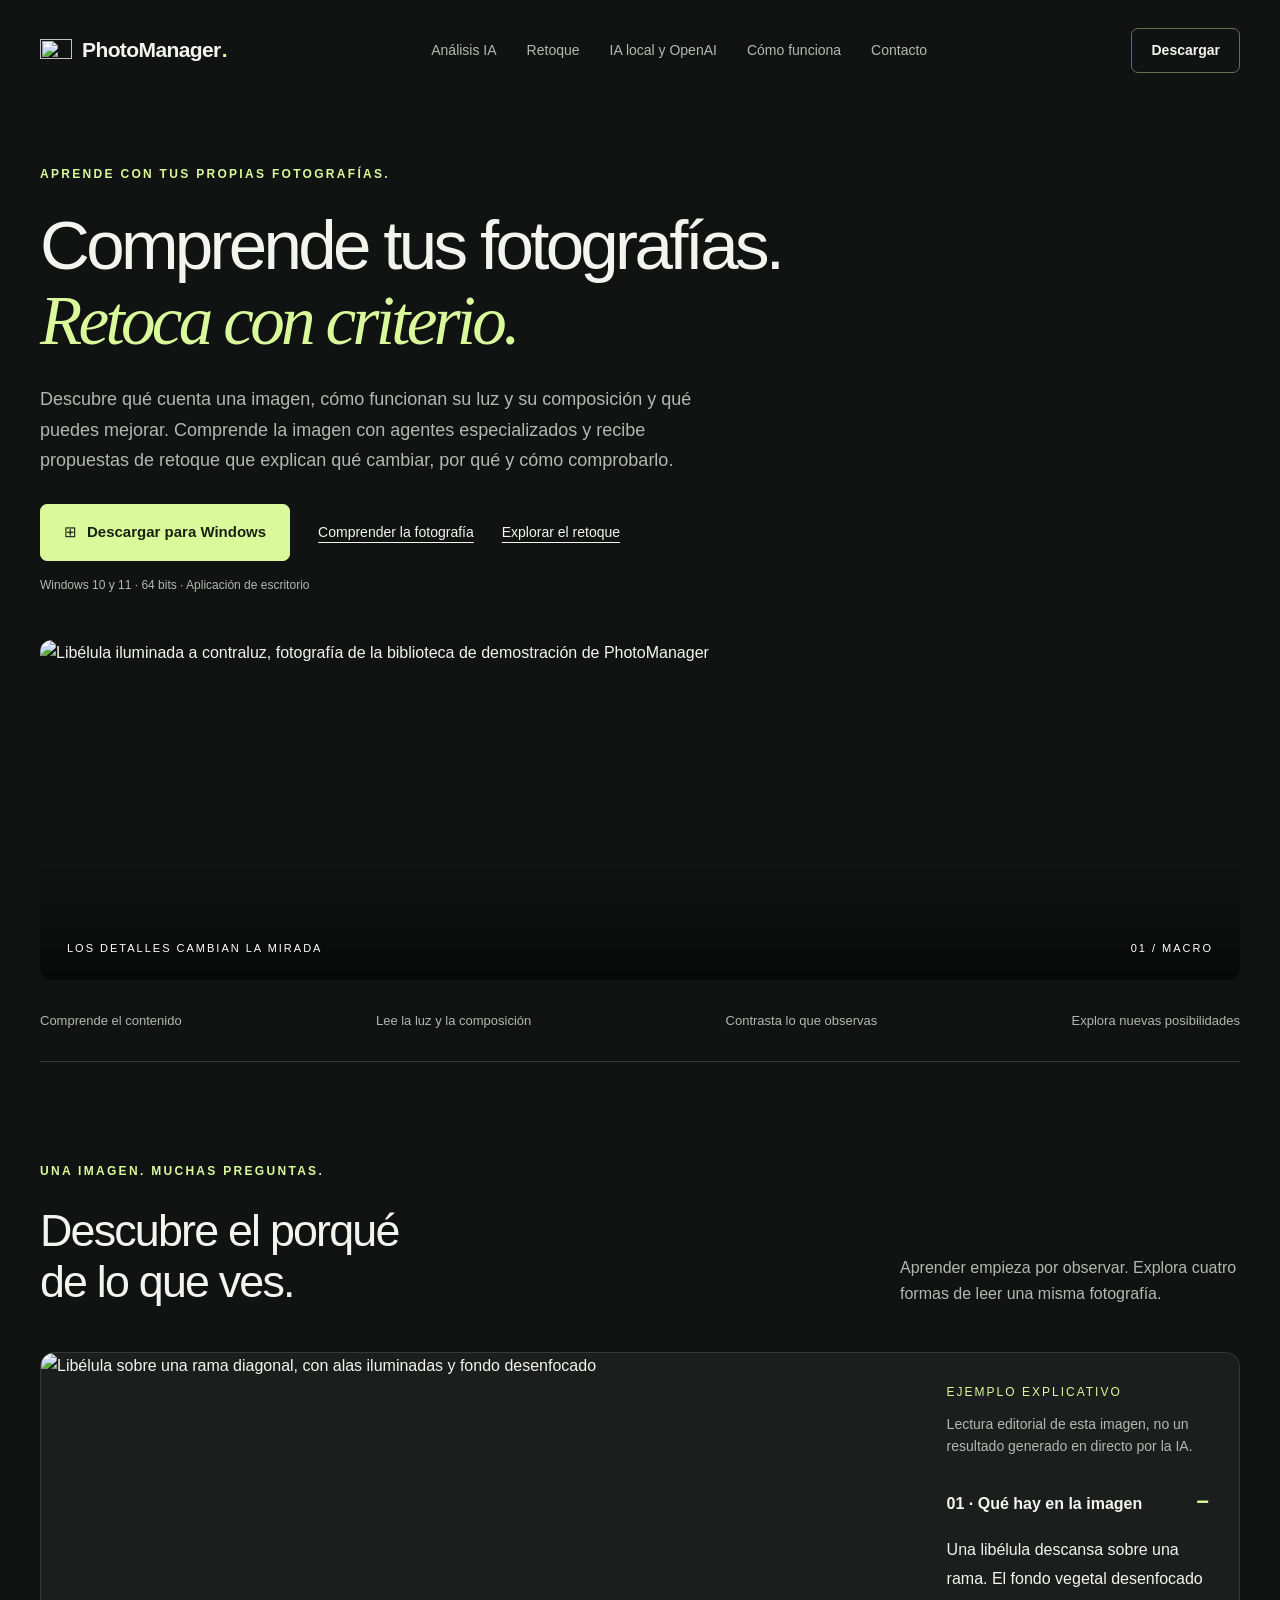
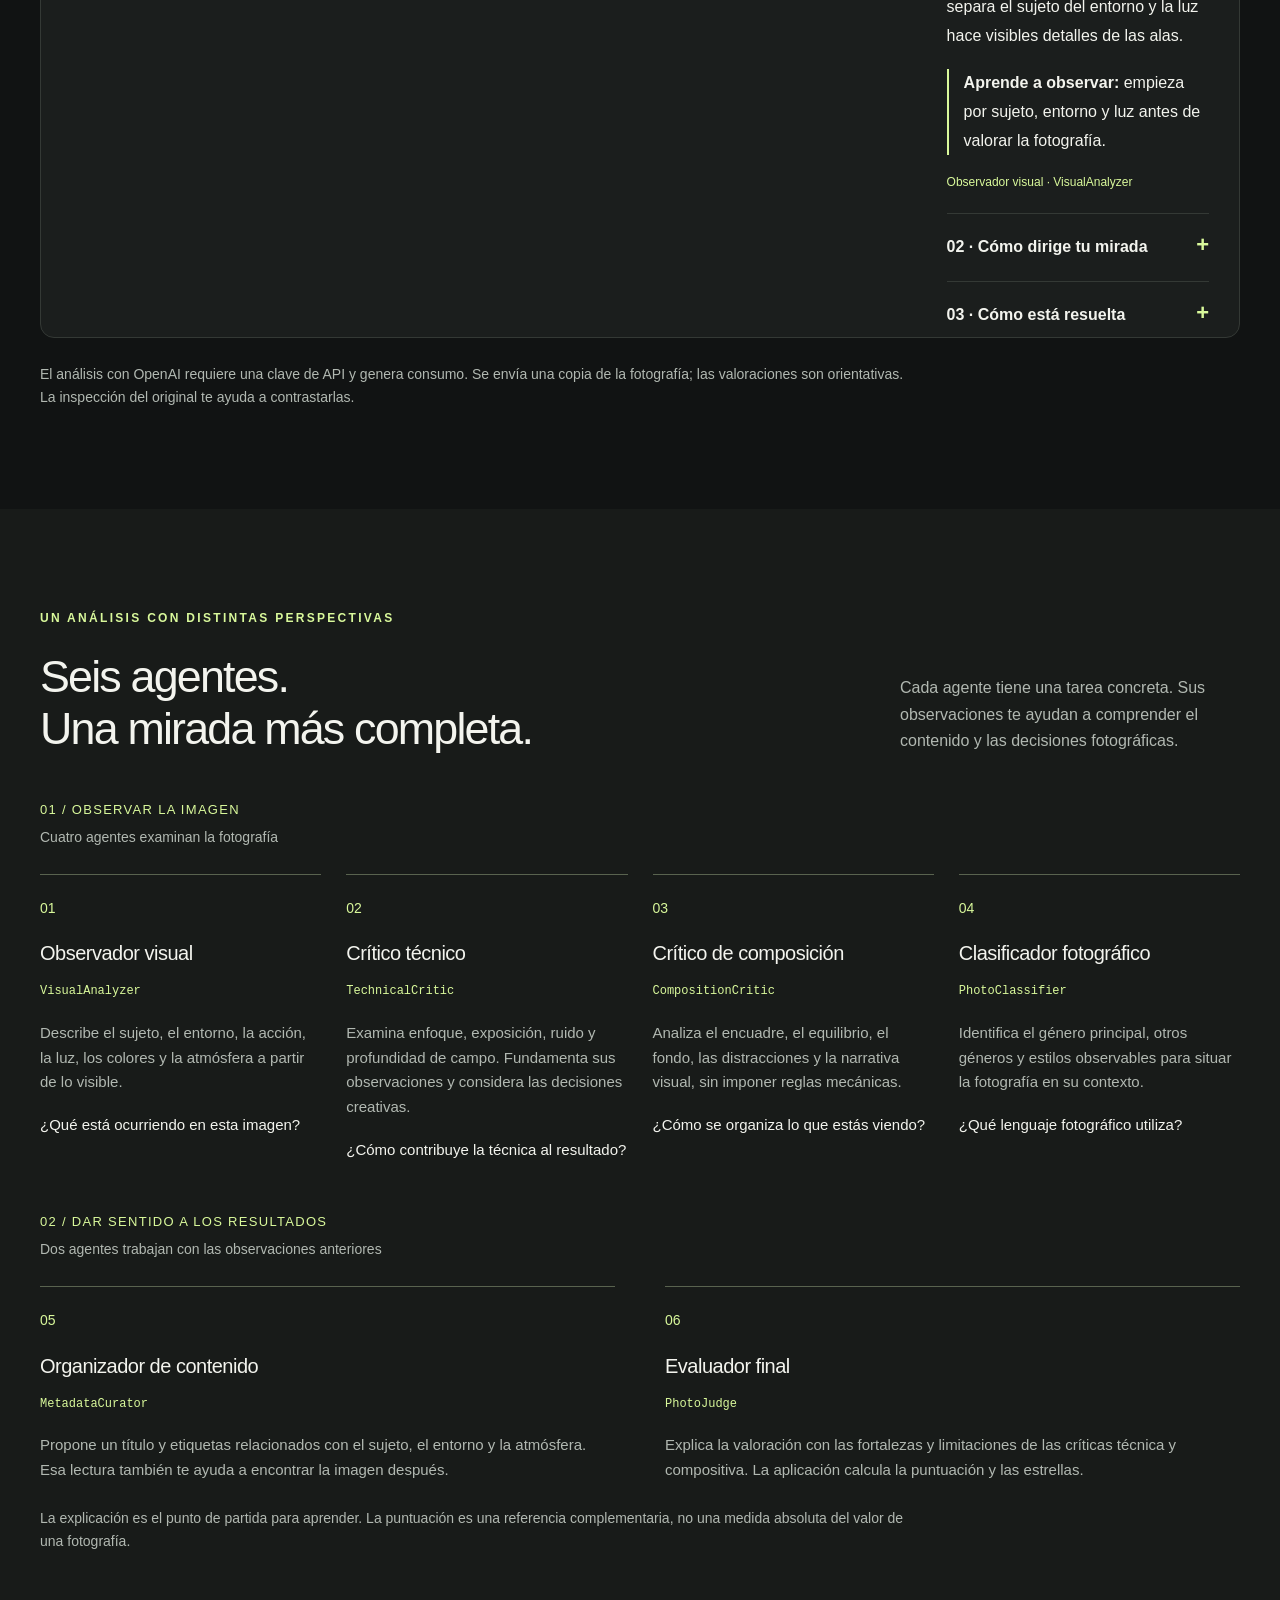
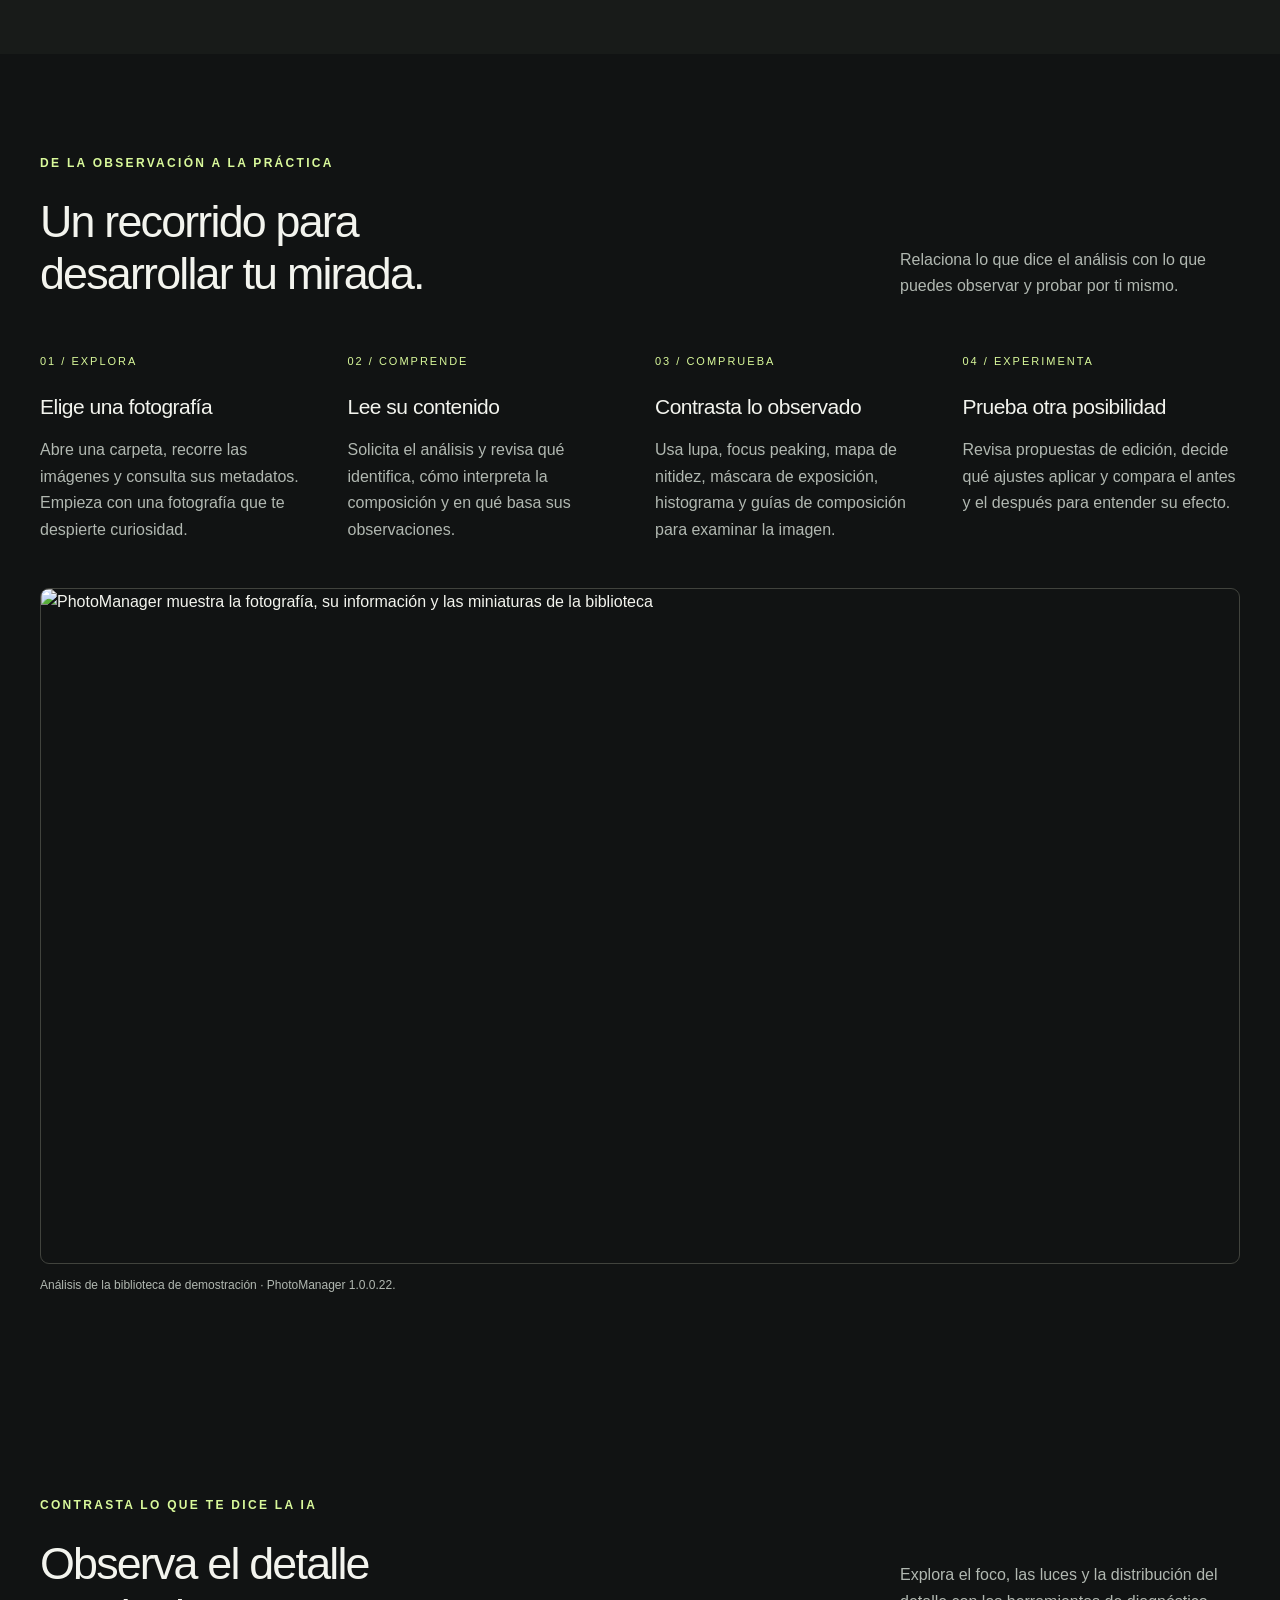
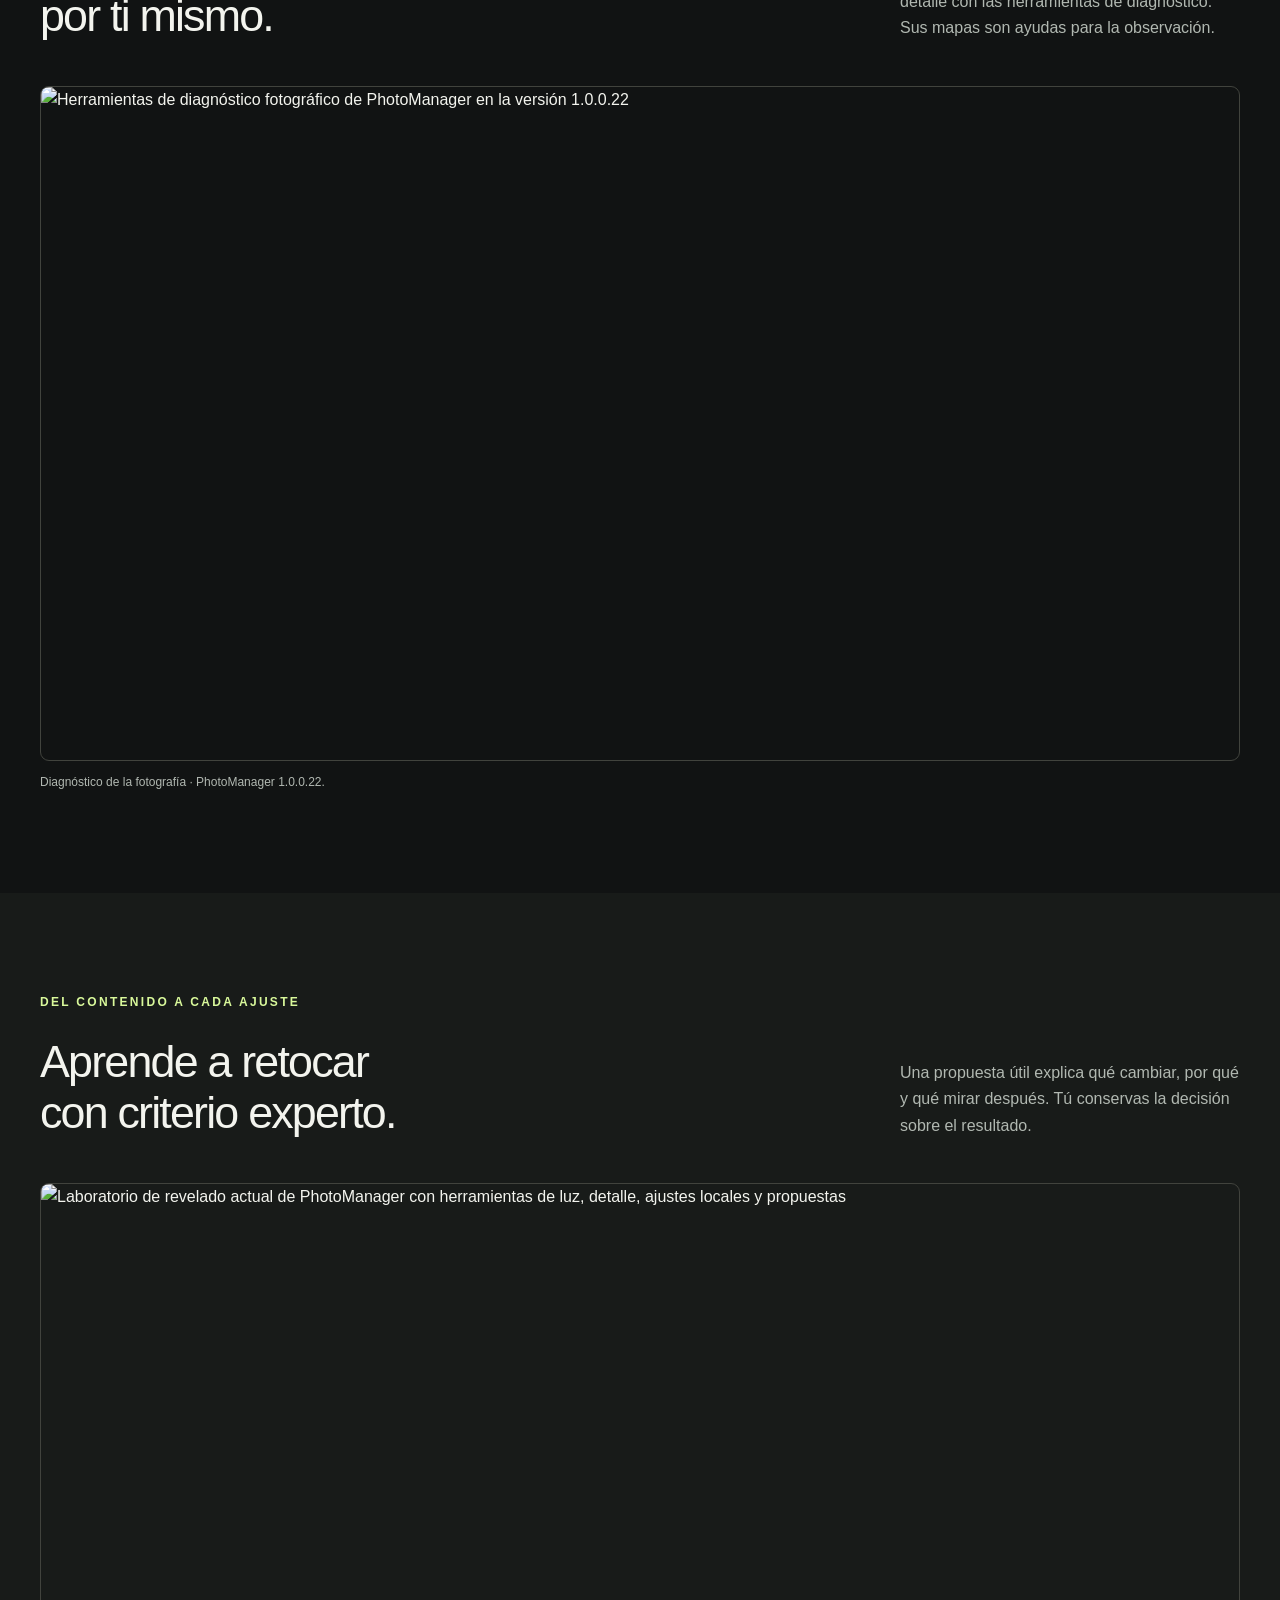
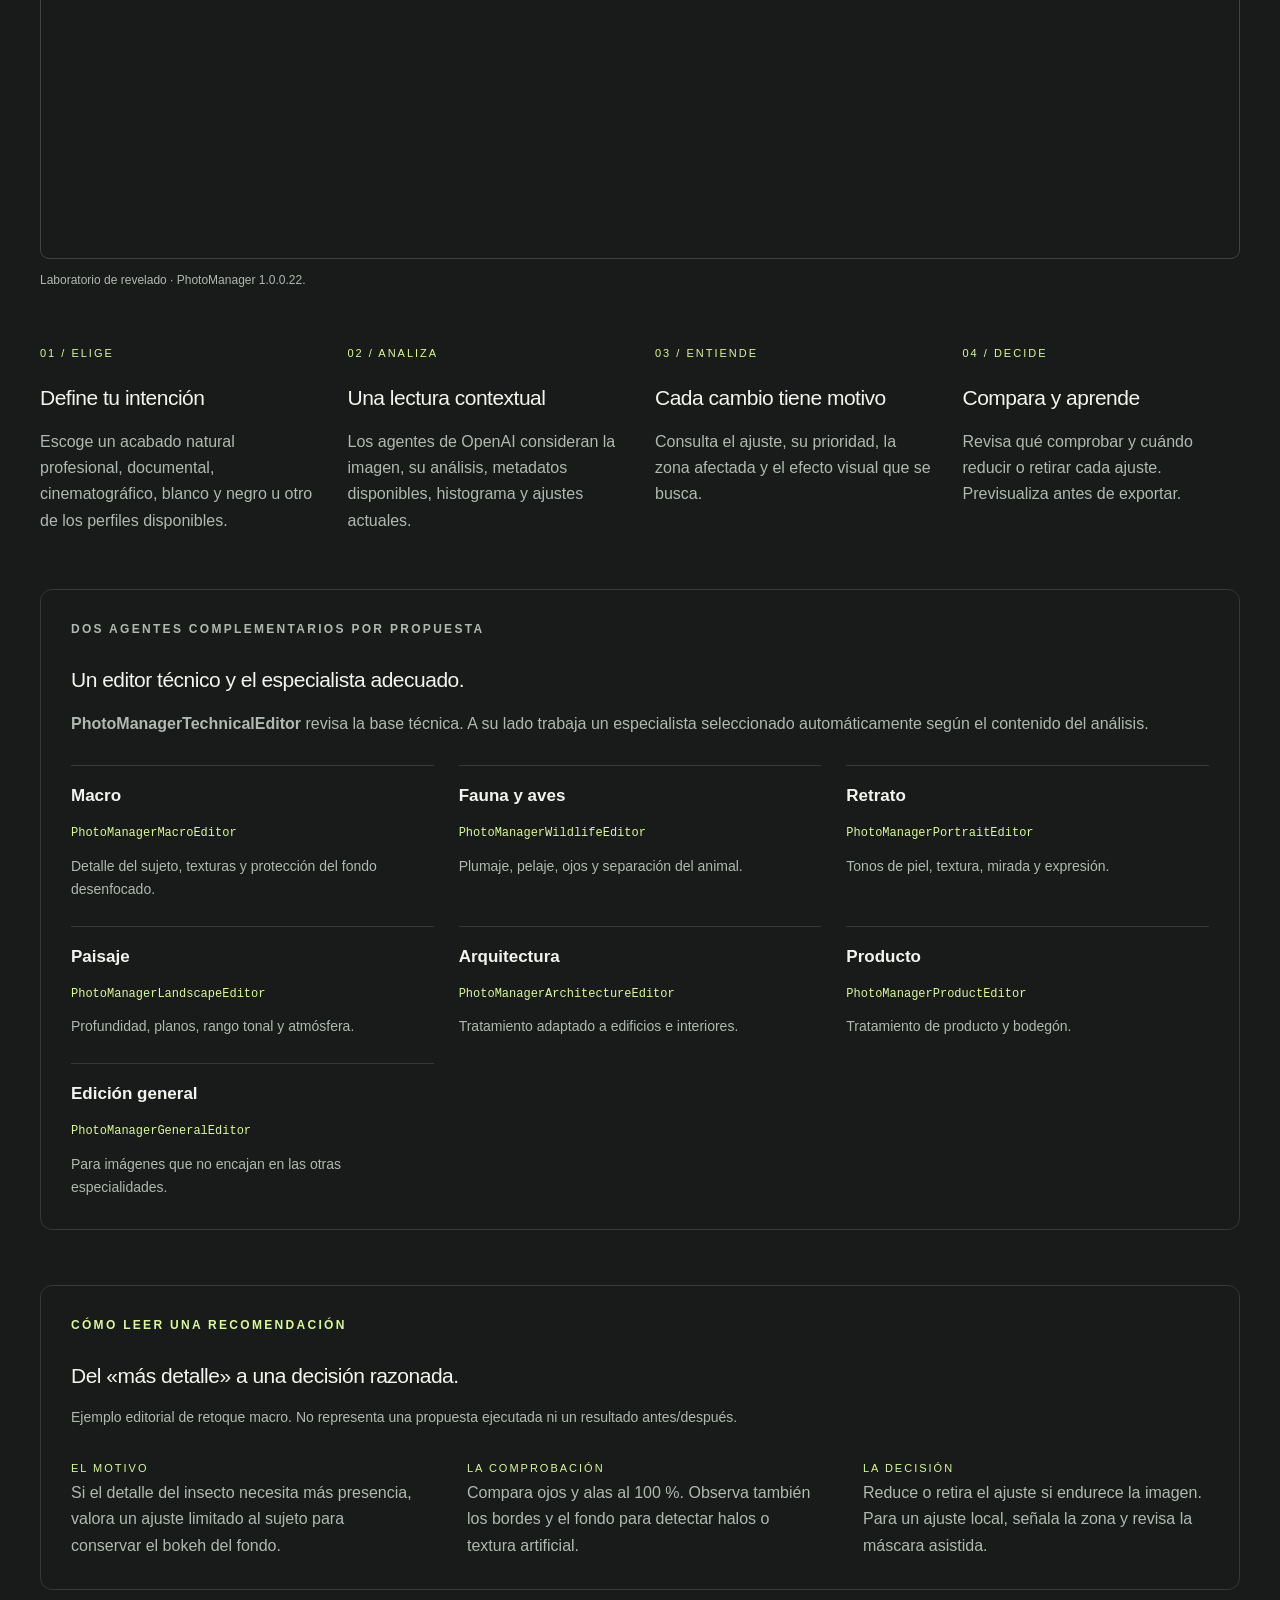
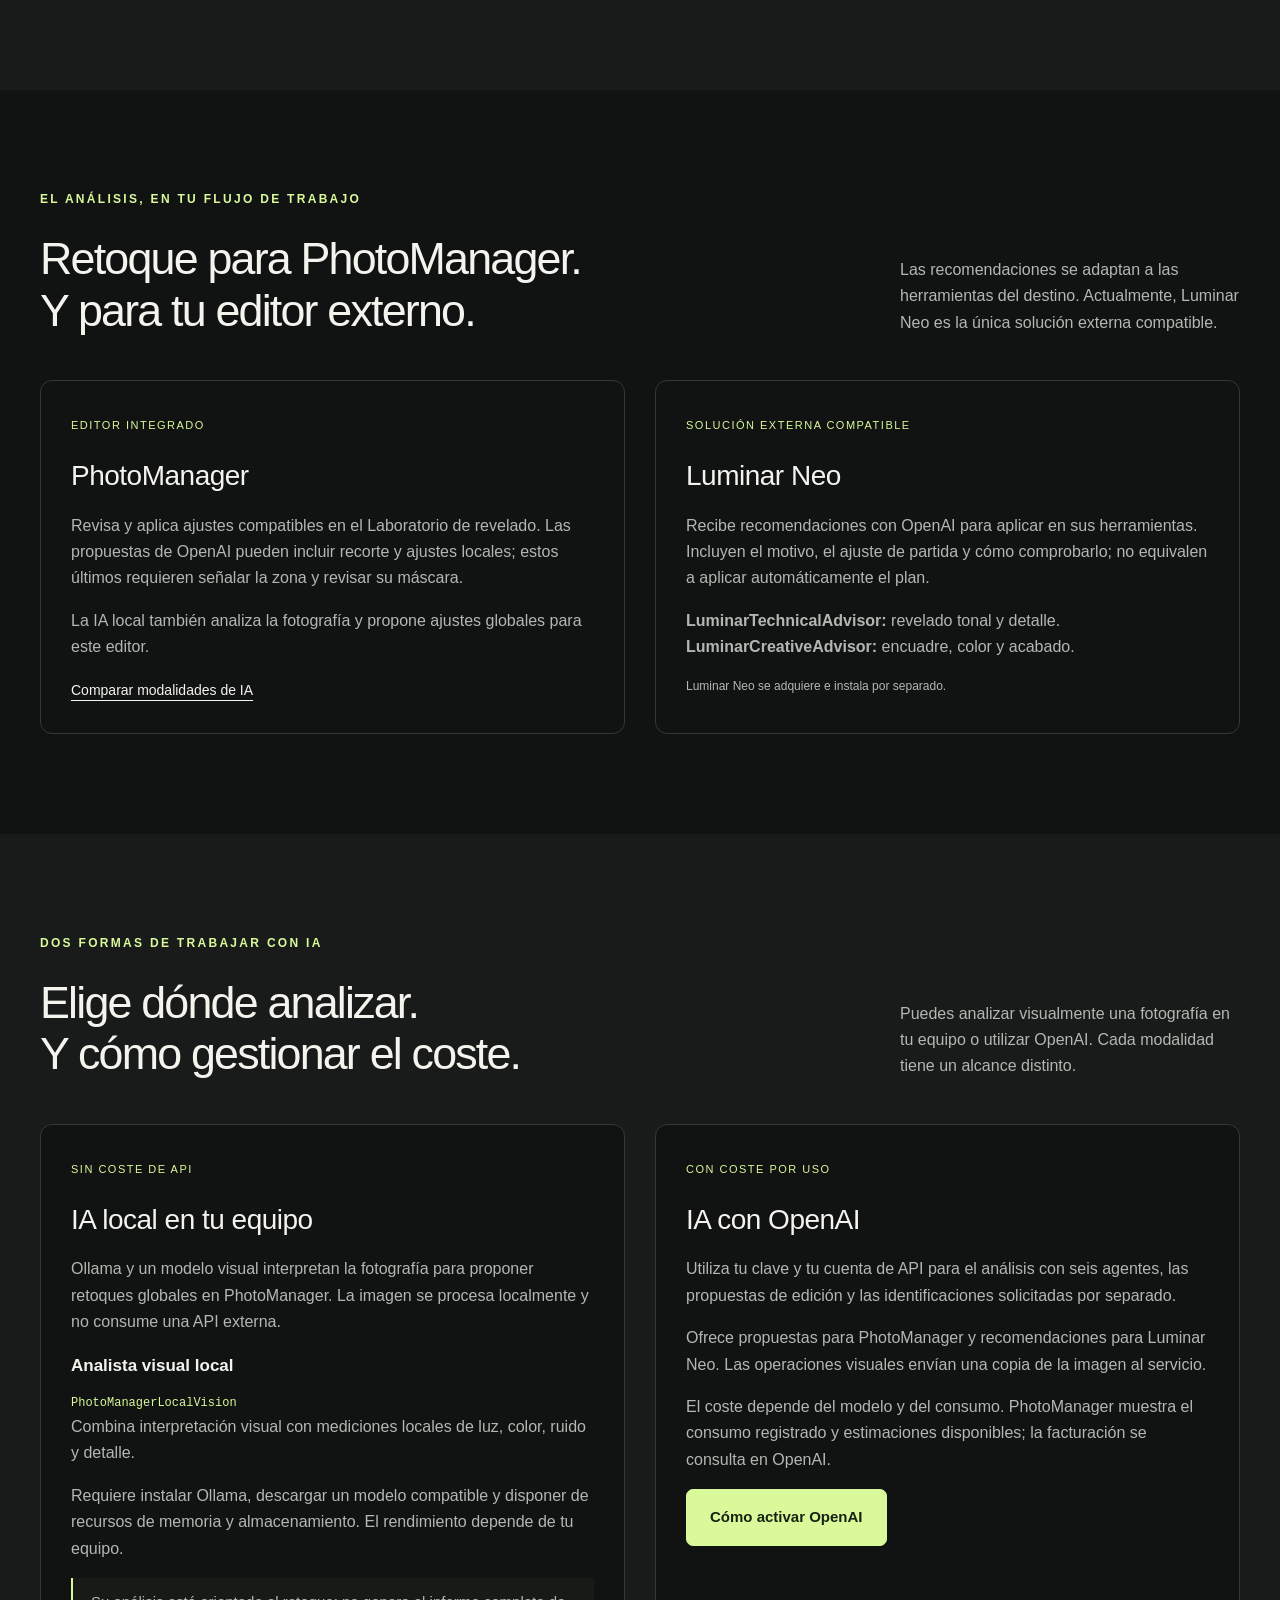
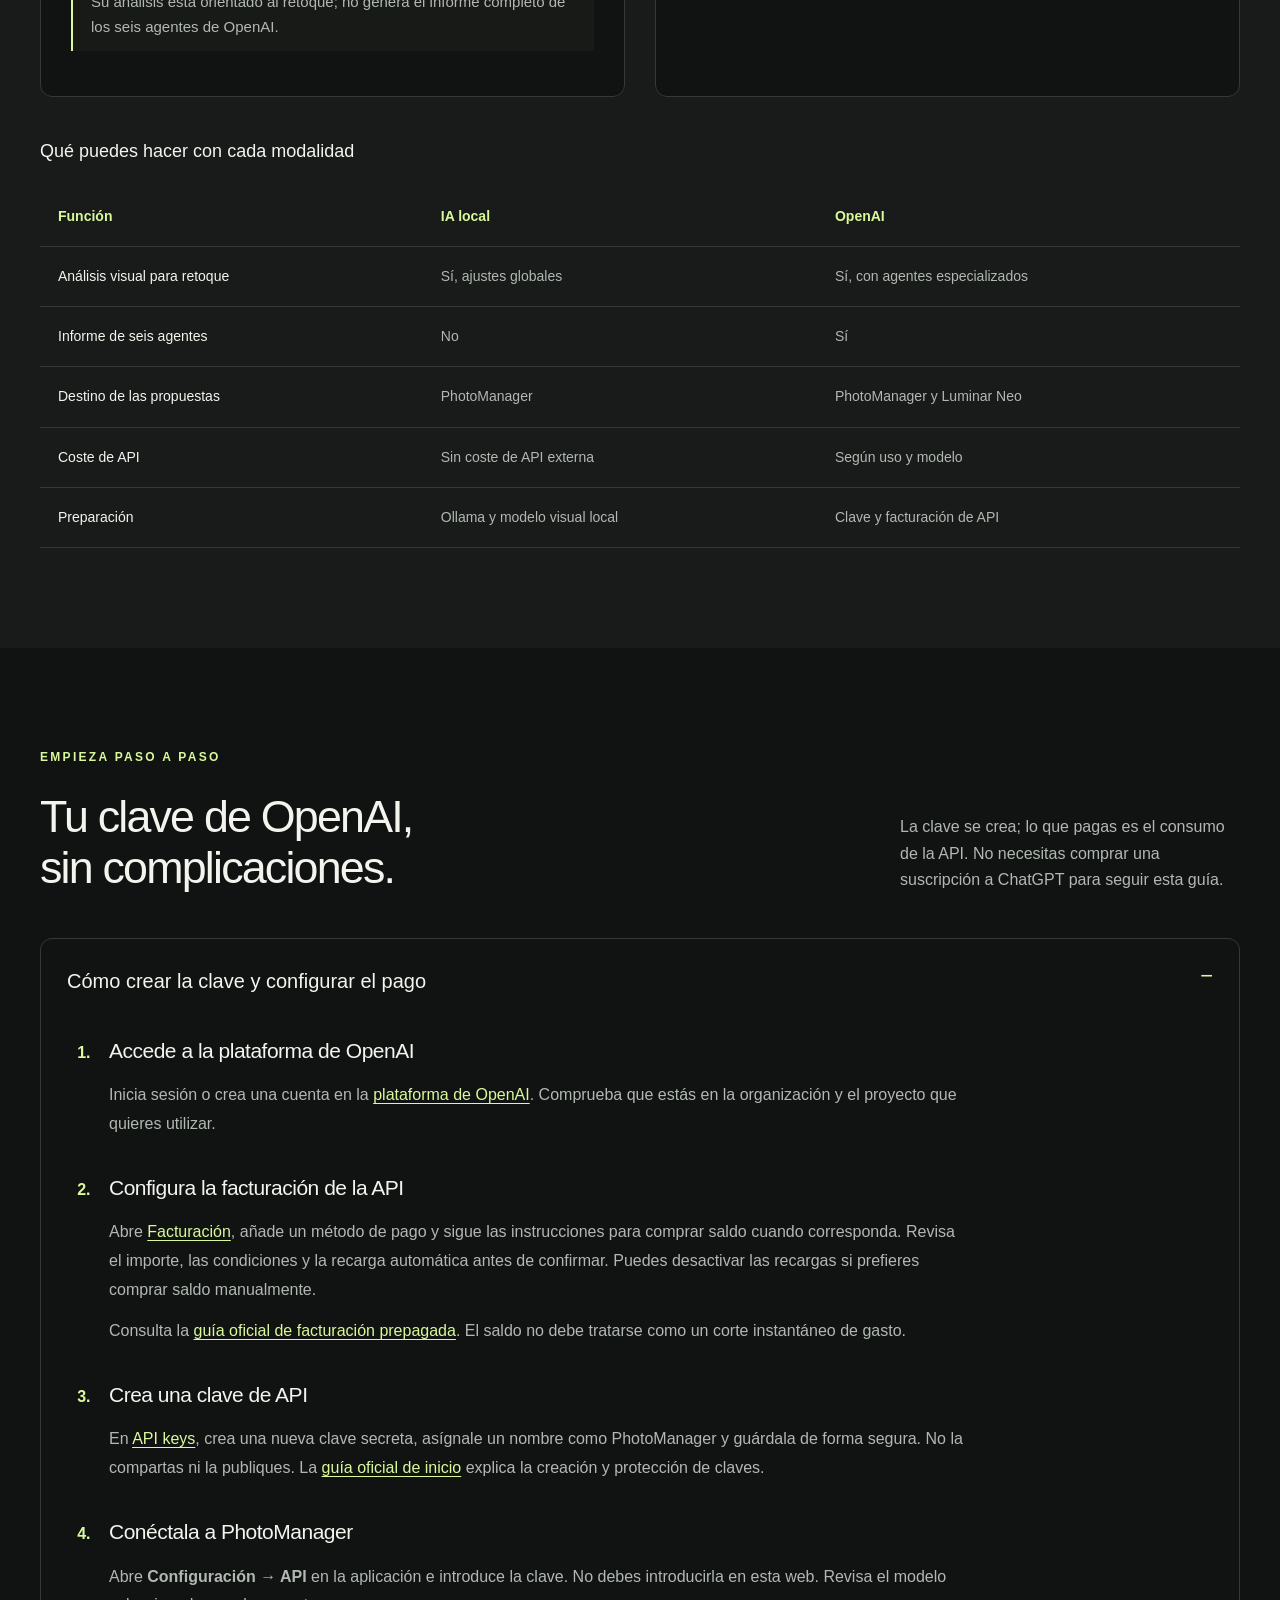
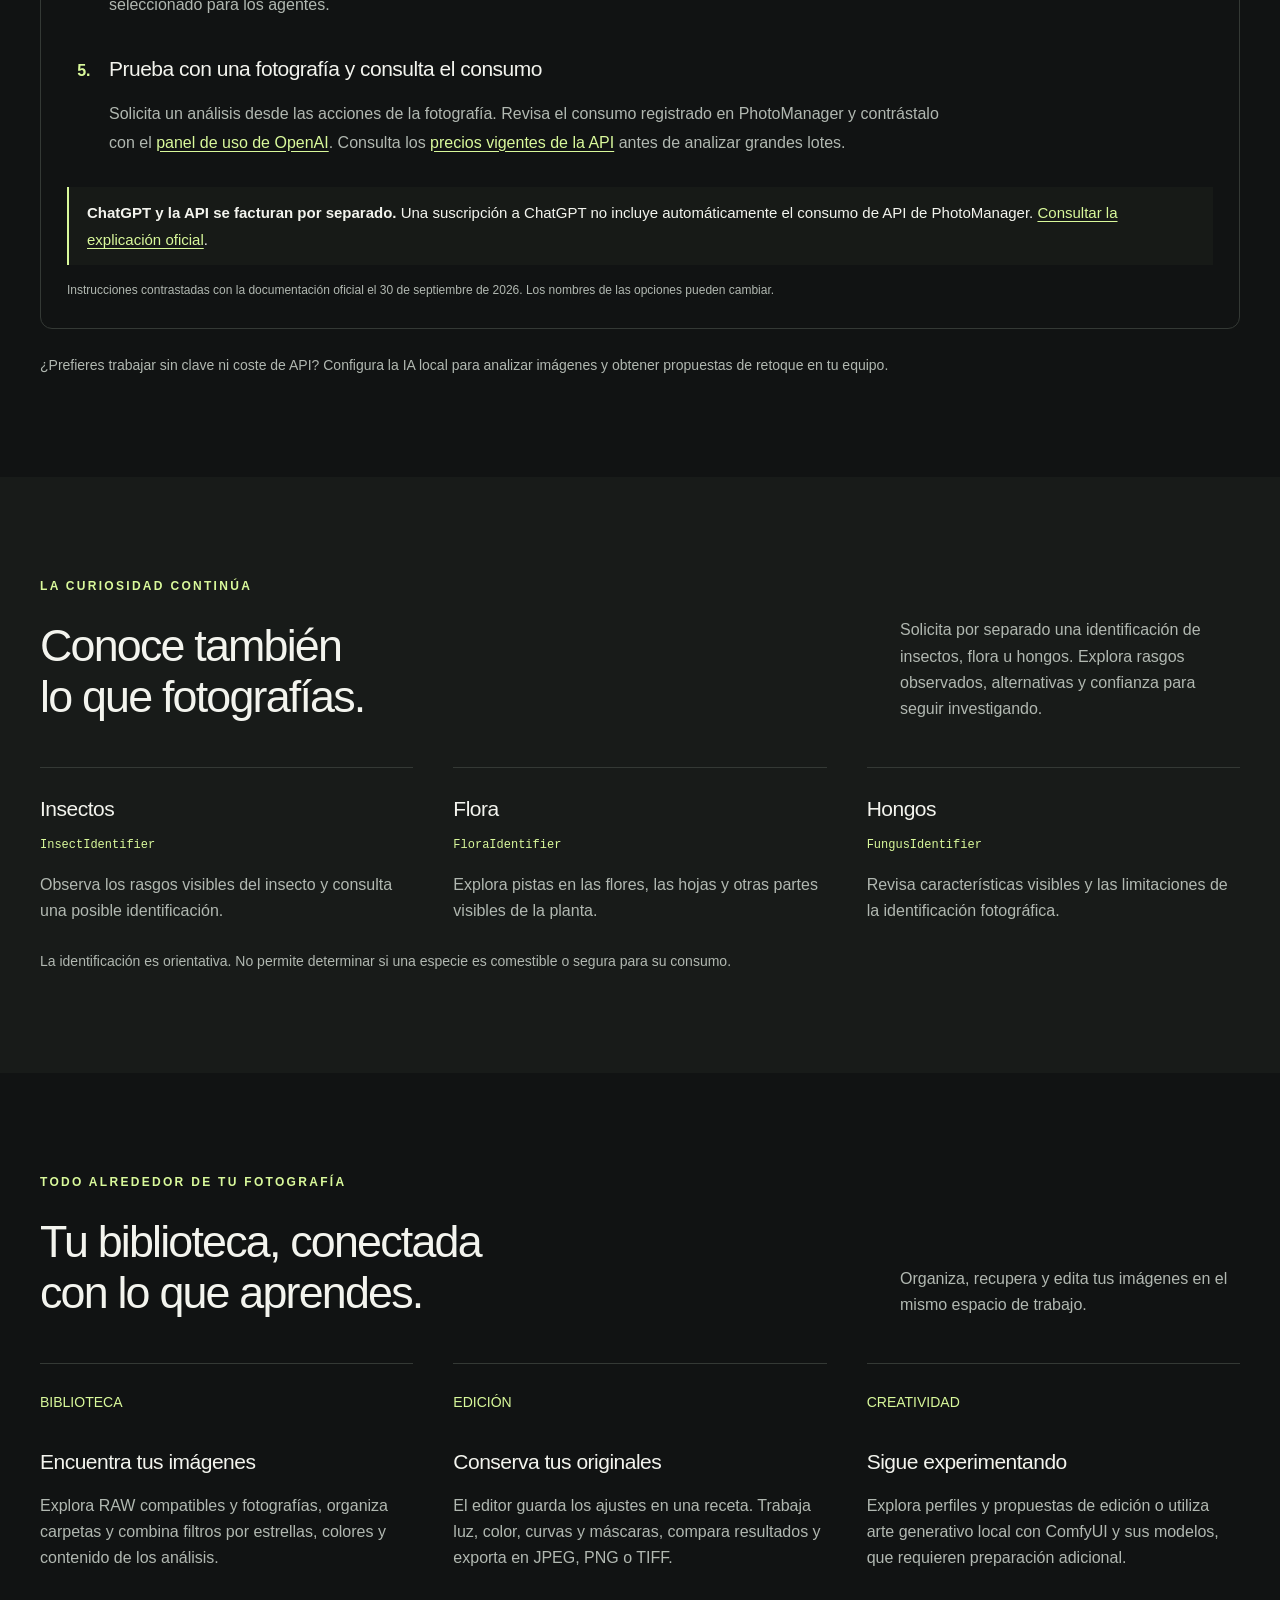
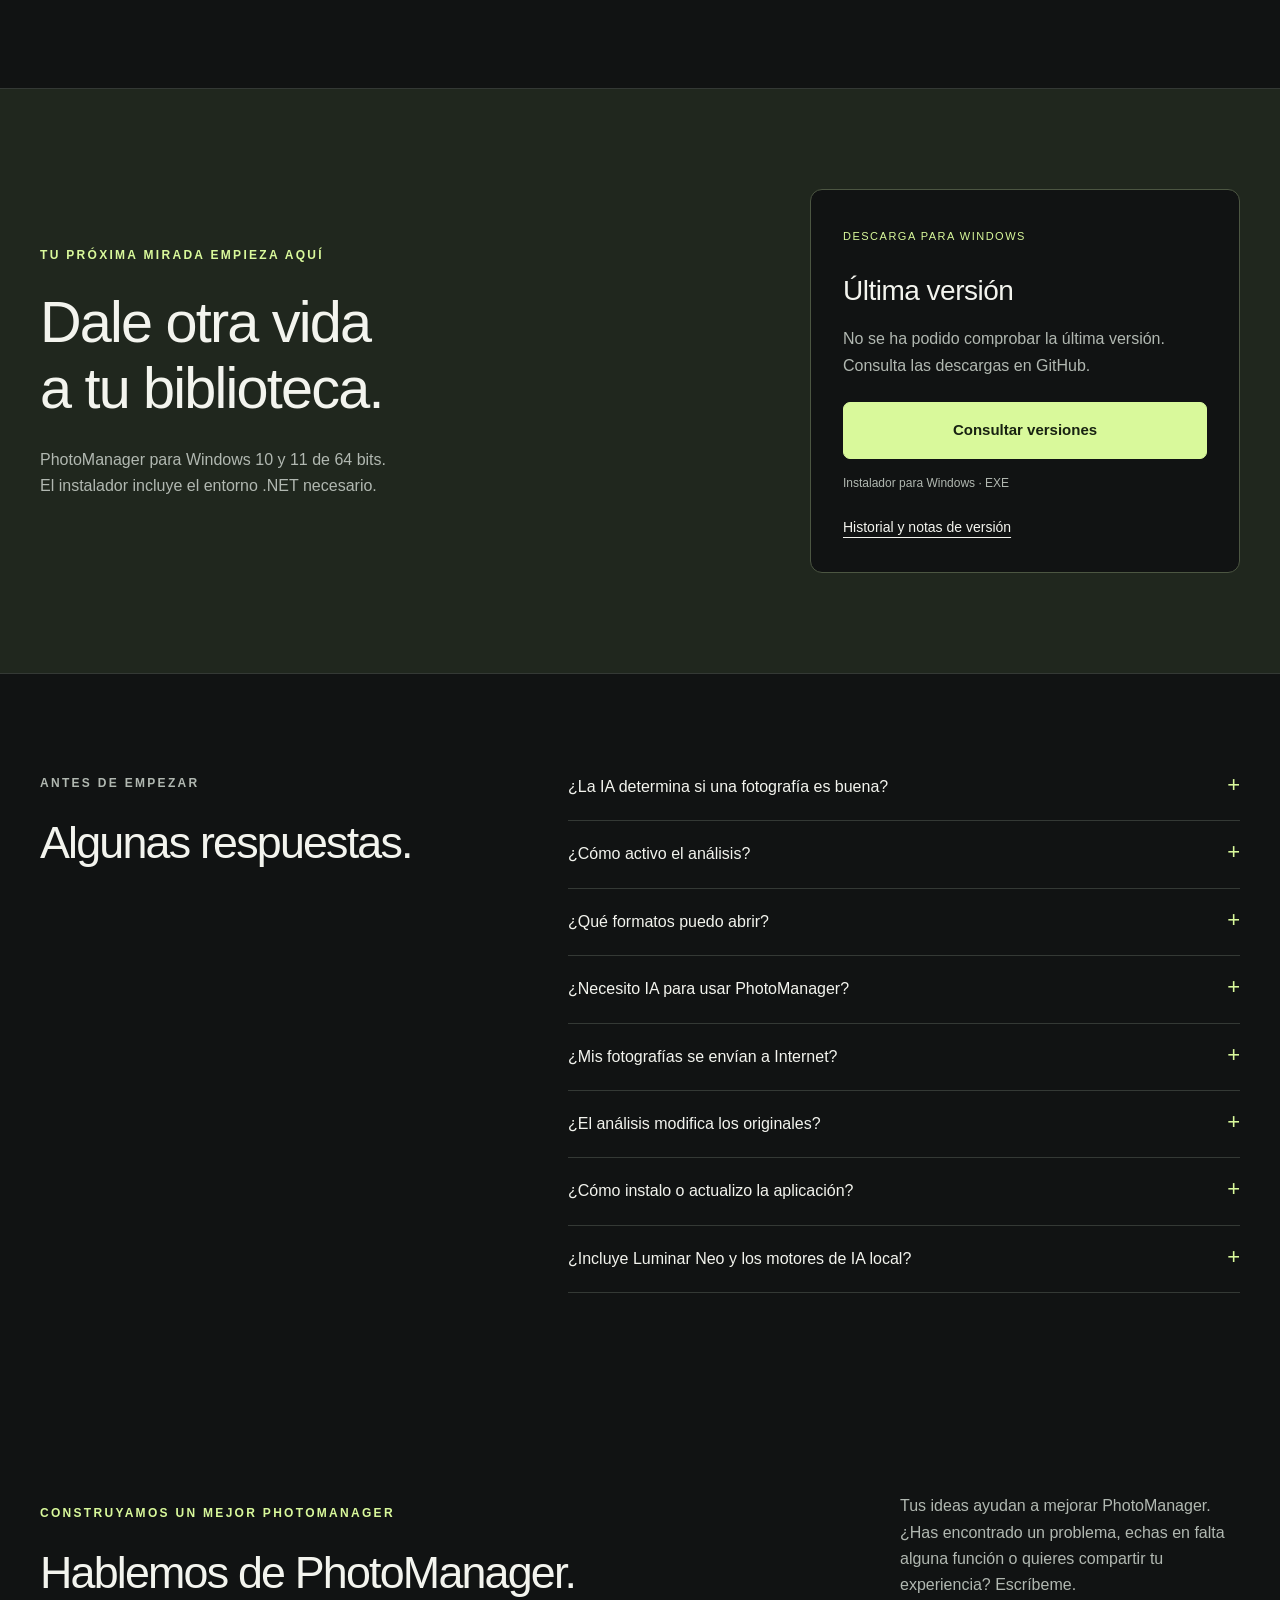
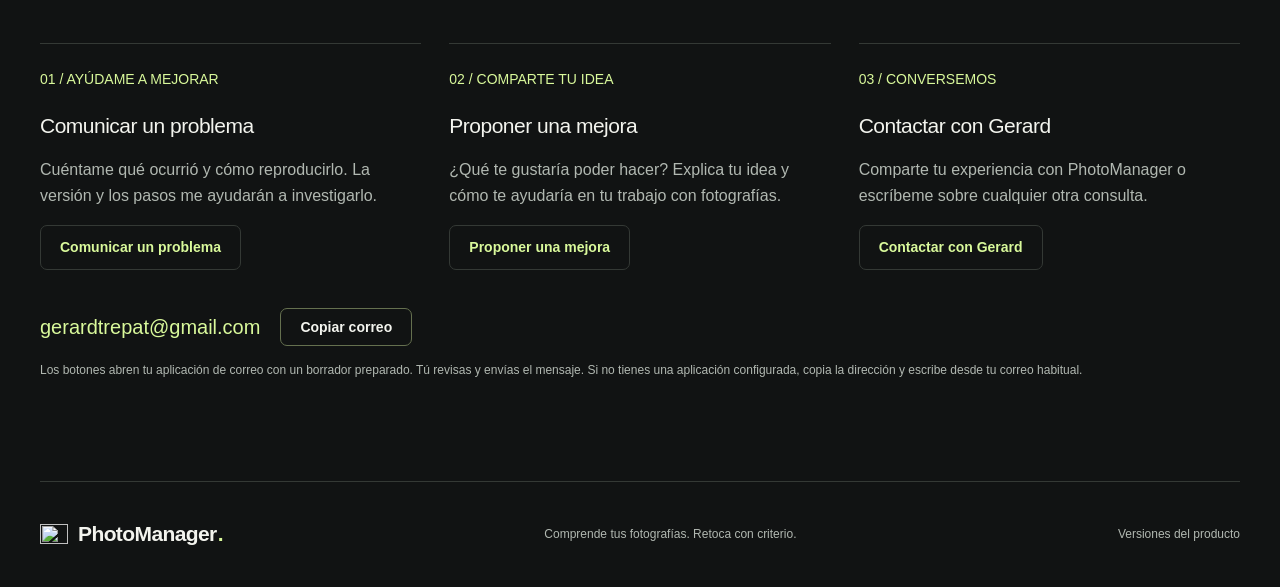
==== docs/index.html @ 55bb1818 "Añadir archivos del sitio PhotoManager Publicar la web estática desde docs mediante GitHub Pages." ====
<!doctype html>
<html lang="es">
<head>
  <meta charset="utf-8"><meta name="viewport" content="width=device-width, initial-scale=1">
  <title>PhotoManager — Comprende tus fotografías. Retoca con criterio.</title>
  <meta name="description" content="Aprende a leer el contenido, la luz y la composición de tus fotografías con seis agentes de IA especializados. Explora PhotoManager para Windows.">
  <meta name="theme-color" content="#111313">
  <link rel="icon" href="assets/favicon.svg" type="image/svg+xml">
  <link rel="stylesheet" href="styles.css"><script src="app.js" defer></script><script src="contact.js" defer></script>
</head>
<body>
<a class="skip" href="#contenido">Saltar al contenido</a>
<header class="header wrap">
  <a class="brand" href="#" aria-label="PhotoManager, inicio"><img src="assets/favicon.svg" width="32" height="32" alt="">PhotoManager<span class="brand-dot">.</span></a>
  <nav aria-label="Navegación principal"><a href="#analisis">Análisis IA</a><a href="#retoque">Retoque</a><a href="#modalidades">IA local y OpenAI</a><a href="#recorrido">Cómo funciona</a><a href="#contacto">Contacto</a></nav>
  <a class="button small" href="#descarga">Descargar</a>
</header>
<main id="contenido">
  <section class="hero wrap">
    <div class="hero-copy"><p class="eyebrow">APRENDE CON TUS PROPIAS FOTOGRAFÍAS.</p>
    <h1>Comprende tus fotografías.<br><em>Retoca con criterio.</em></h1>
    <p class="intro">Descubre qué cuenta una imagen, cómo funcionan su luz y su composición y qué puedes mejorar. Comprende la imagen con agentes especializados y recibe propuestas de retoque que explican qué cambiar, por qué y cómo comprobarlo.</p>
    <div class="actions"><a class="button" href="#descarga"><span aria-hidden="true">⊞</span> Descargar para Windows</a><a class="text-link" href="#analisis">Comprender la fotografía</a><a class="text-link" href="#retoque">Explorar el retoque</a></div>
    <p class="micro">Windows 10 y 11 · 64 bits · Aplicación de escritorio</p></div>
    <figure class="hero-photo"><img src="assets/dragonfly.png" alt="Libélula iluminada a contraluz, fotografía de la biblioteca de demostración de PhotoManager" width="1536" height="1024" fetchpriority="high"><figcaption><span>LOS DETALLES CAMBIAN LA MIRADA</span><span>01 / MACRO</span></figcaption></figure>
  </section>

  <div class="feature-strip wrap"><span>Comprende el contenido</span><span>Lee la luz y la composición</span><span>Contrasta lo que observas</span><span>Explora nuevas posibilidades</span></div>
  <section id="analisis" class="section wrap">
    <div class="section-heading"><div><p class="eyebrow">UNA IMAGEN. MUCHAS PREGUNTAS.</p><h2>Descubre el porqué<br>de lo que ves.</h2></div><p>Aprender empieza por observar. Explora cuatro formas de leer una misma fotografía.</p></div>
    <div class="analysis-demo"><figure class="analysis-photo"><img src="assets/dragonfly.png" alt="Libélula sobre una rama diagonal, con alas iluminadas y fondo desenfocado" width="1536" height="1024" loading="lazy"><figcaption>Biblioteca de demostración · Macro</figcaption></figure>
    <div class="analysis-reading"><p class="example-label">EJEMPLO EXPLICATIVO</p><p class="example-note">Lectura editorial de esta imagen, no un resultado generado en directo por la IA.</p>
    <div class="reading-options">
      <details open><summary>01 · Qué hay en la imagen</summary><div class="reading-body"><p>Una libélula descansa sobre una rama. El fondo vegetal desenfocado separa el sujeto del entorno y la luz hace visibles detalles de las alas.</p><p class="learning"><strong>Aprende a observar:</strong> empieza por sujeto, entorno y luz antes de valorar la fotografía.</p><span class="agent-credit">Observador visual · VisualAnalyzer</span></div></details>
      <details><summary>02 · Cómo dirige tu mirada</summary><div class="reading-body"><p>La rama atraviesa el encuadre en diagonal. El contraste entre el insecto y el fondo suave ayuda a que la mirada se detenga en él; las zonas luminosas del fondo también pueden atraer la atención.</p><p class="learning"><strong>Pregúntate:</strong> ¿qué elemento has mirado primero y qué te ha llevado hasta él?</p><span class="agent-credit">Crítico de composición · CompositionCritic</span></div></details>
      <details><summary>03 · Cómo está resuelta</summary><div class="reading-body"><p>Se aprecia detalle en las alas y una diferencia marcada entre el sujeto y el fondo desenfocado. Para juzgar el foco fino y el ruido, conviene comprobar el original ampliado.</p><p class="learning"><strong>Comprueba:</strong> usa la lupa y el mapa de nitidez para explorar dónde se concentra el detalle.</p><span class="agent-credit">Crítico técnico · TechnicalCritic</span></div></details>
      <details><summary>04 · Qué puedes aprender</summary><div class="reading-body"><p>La separación del sujeto, la diagonal y la iluminación de las alas trabajan juntas. Al revisar otra fotografía, observa cómo cambian esas relaciones con el punto de vista o con un fondo diferente.</p><p class="learning"><strong>Llévalo a tu próxima toma:</strong> prueba otro encuadre y compara el protagonismo del sujeto.</p><span class="agent-credit">Síntesis editorial del ejemplo</span></div></details>
    </div></div></div>
    <p class="analysis-disclosure">El análisis con OpenAI requiere una clave de API y genera consumo. Se envía una copia de la fotografía; las valoraciones son orientativas. La inspección del original te ayuda a contrastarlas.</p>
  </section>
  <section id="agentes" class="workspace section"><div class="wrap">
    <div class="section-heading"><div><p class="eyebrow">UN ANÁLISIS CON DISTINTAS PERSPECTIVAS</p><h2>Seis agentes.<br>Una mirada más completa.</h2></div><p>Cada agente tiene una tarea concreta. Sus observaciones te ayudan a comprender el contenido y las decisiones fotográficas.</p></div>
    <p class="phase-label">01 / OBSERVAR LA IMAGEN <span>Cuatro agentes examinan la fotografía</span></p>
    <div class="agent-grid">
      <article><span class="number">01</span><h3>Observador visual</h3><code>VisualAnalyzer</code><p>Describe el sujeto, el entorno, la acción, la luz, los colores y la atmósfera a partir de lo visible.</p><p class="agent-question">¿Qué está ocurriendo en esta imagen?</p></article>
      <article><span class="number">02</span><h3>Crítico técnico</h3><code>TechnicalCritic</code><p>Examina enfoque, exposición, ruido y profundidad de campo. Fundamenta sus observaciones y considera las decisiones creativas.</p><p class="agent-question">¿Cómo contribuye la técnica al resultado?</p></article>
      <article><span class="number">03</span><h3>Crítico de composición</h3><code>CompositionCritic</code><p>Analiza el encuadre, el equilibrio, el fondo, las distracciones y la narrativa visual, sin imponer reglas mecánicas.</p><p class="agent-question">¿Cómo se organiza lo que estás viendo?</p></article>
      <article><span class="number">04</span><h3>Clasificador fotográfico</h3><code>PhotoClassifier</code><p>Identifica el género principal, otros géneros y estilos observables para situar la fotografía en su contexto.</p><p class="agent-question">¿Qué lenguaje fotográfico utiliza?</p></article>
    </div>
    <p class="phase-label second-phase">02 / DAR SENTIDO A LOS RESULTADOS <span>Dos agentes trabajan con las observaciones anteriores</span></p>
    <div class="agent-grid synthesis">
      <article><span class="number">05</span><h3>Organizador de contenido</h3><code>MetadataCurator</code><p>Propone un título y etiquetas relacionados con el sujeto, el entorno y la atmósfera. Esa lectura también te ayuda a encontrar la imagen después.</p></article>
      <article><span class="number">06</span><h3>Evaluador final</h3><code>PhotoJudge</code><p>Explica la valoración con las fortalezas y limitaciones de las críticas técnica y compositiva. La aplicación calcula la puntuación y las estrellas.</p></article>
    </div><p class="agent-footnote">La explicación es el punto de partida para aprender. La puntuación es una referencia complementaria, no una medida absoluta del valor de una fotografía.</p>
  </div></section>
  <section id="recorrido" class="section wrap">
    <div class="section-heading"><div><p class="eyebrow">DE LA OBSERVACIÓN A LA PRÁCTICA</p><h2>Un recorrido para<br>desarrollar tu mirada.</h2></div><p>Relaciona lo que dice el análisis con lo que puedes observar y probar por ti mismo.</p></div>
    <div class="steps learning-steps"><article><span>01 / EXPLORA</span><h3>Elige una fotografía</h3><p>Abre una carpeta, recorre las imágenes y consulta sus metadatos. Empieza con una fotografía que te despierte curiosidad.</p></article><article><span>02 / COMPRENDE</span><h3>Lee su contenido</h3><p>Solicita el análisis y revisa qué identifica, cómo interpreta la composición y en qué basa sus observaciones.</p></article><article><span>03 / COMPRUEBA</span><h3>Contrasta lo observado</h3><p>Usa lupa, focus peaking, mapa de nitidez, máscara de exposición, histograma y guías de composición para examinar la imagen.</p></article><article><span>04 / EXPERIMENTA</span><h3>Prueba otra posibilidad</h3><p>Revisa propuestas de edición, decide qué ajustes aplicar y compara el antes y el después para entender su efecto.</p></article></div>
    <figure class="app-shot learning-shot"><img src="assets/application.png" width="1600" height="900" loading="lazy" alt="PhotoManager muestra la fotografía, su información y las miniaturas de la biblioteca"><figcaption>Análisis de la biblioteca de demostración · PhotoManager 1.0.0.22.</figcaption></figure>
  </section>

<section class="section wrap"><div class="section-heading"><div><p class="eyebrow">CONTRASTA LO QUE TE DICE LA IA</p><h2>Observa el detalle<br>por ti mismo.</h2></div><p>Explora el foco, las luces y la distribución del detalle con las herramientas de diagnóstico. Sus mapas son ayudas para la observación.</p></div><figure class="app-shot"><img src="assets/diagnostics.png" width="1600" height="900" loading="lazy" alt="Herramientas de diagnóstico fotográfico de PhotoManager en la versión 1.0.0.22"><figcaption>Diagnóstico de la fotografía · PhotoManager 1.0.0.22.</figcaption></figure></section><section id="retoque" class="section workspace"><div class="wrap">
    <div class="section-heading"><div><p class="eyebrow">DEL CONTENIDO A CADA AJUSTE</p><h2>Aprende a retocar<br>con criterio experto.</h2></div><p>Una propuesta útil explica qué cambiar, por qué y qué mirar después. Tú conservas la decisión sobre el resultado.</p></div>
    <figure class="app-shot"><img src="assets/editor.png" width="1600" height="900" loading="lazy" alt="Laboratorio de revelado actual de PhotoManager con herramientas de luz, detalle, ajustes locales y propuestas"><figcaption>Laboratorio de revelado · PhotoManager 1.0.0.22.</figcaption></figure>
    <div class="steps learning-steps"><article><span>01 / ELIGE</span><h3>Define tu intención</h3><p>Escoge un acabado natural profesional, documental, cinematográfico, blanco y negro u otro de los perfiles disponibles.</p></article><article><span>02 / ANALIZA</span><h3>Una lectura contextual</h3><p>Los agentes de OpenAI consideran la imagen, su análisis, metadatos disponibles, histograma y ajustes actuales.</p></article><article><span>03 / ENTIENDE</span><h3>Cada cambio tiene motivo</h3><p>Consulta el ajuste, su prioridad, la zona afectada y el efecto visual que se busca.</p></article><article><span>04 / DECIDE</span><h3>Compara y aprende</h3><p>Revisa qué comprobar y cuándo reducir o retirar cada ajuste. Previsualiza antes de exportar.</p></article></div>
    <div class="editor-team"><p class="eyebrow">DOS AGENTES COMPLEMENTARIOS POR PROPUESTA</p><h3>Un editor técnico y el especialista adecuado.</h3><p><strong>PhotoManagerTechnicalEditor</strong> revisa la base técnica. A su lado trabaja un especialista seleccionado automáticamente según el contenido del análisis.</p><div class="specialist-grid">
    <article><h4>Macro</h4><code>PhotoManagerMacroEditor</code><p>Detalle del sujeto, texturas y protección del fondo desenfocado.</p></article><article><h4>Fauna y aves</h4><code>PhotoManagerWildlifeEditor</code><p>Plumaje, pelaje, ojos y separación del animal.</p></article><article><h4>Retrato</h4><code>PhotoManagerPortraitEditor</code><p>Tonos de piel, textura, mirada y expresión.</p></article><article><h4>Paisaje</h4><code>PhotoManagerLandscapeEditor</code><p>Profundidad, planos, rango tonal y atmósfera.</p></article><article><h4>Arquitectura</h4><code>PhotoManagerArchitectureEditor</code><p>Tratamiento adaptado a edificios e interiores.</p></article><article><h4>Producto</h4><code>PhotoManagerProductEditor</code><p>Tratamiento de producto y bodegón.</p></article><article><h4>Edición general</h4><code>PhotoManagerGeneralEditor</code><p>Para imágenes que no encajan en las otras especialidades.</p></article></div></div>
    <div class="retouch-example"><p class="eyebrow">CÓMO LEER UNA RECOMENDACIÓN</p><h3>Del «más detalle» a una decisión razonada.</h3><p class="example-note">Ejemplo editorial de retoque macro. No representa una propuesta ejecutada ni un resultado antes/después.</p><div class="steps"><article><span>EL MOTIVO</span><p>Si el detalle del insecto necesita más presencia, valora un ajuste limitado al sujeto para conservar el bokeh del fondo.</p></article><article><span>LA COMPROBACIÓN</span><p>Compara ojos y alas al 100 %. Observa también los bordes y el fondo para detectar halos o textura artificial.</p></article><article><span>LA DECISIÓN</span><p>Reduce o retira el ajuste si endurece la imagen. Para un ajuste local, señala la zona y revisa la máscara asistida.</p></article></div></div>
  </div></section>
  <section id="destinos" class="section wrap"><div class="section-heading"><div><p class="eyebrow">EL ANÁLISIS, EN TU FLUJO DE TRABAJO</p><h2>Retoque para PhotoManager.<br>Y para tu editor externo.</h2></div><p>Las recomendaciones se adaptan a las herramientas del destino. Actualmente, Luminar Neo es la única solución externa compatible.</p></div><div class="destination-grid"><article><span class="tag">EDITOR INTEGRADO</span><h3>PhotoManager</h3><p>Revisa y aplica ajustes compatibles en el Laboratorio de revelado. Las propuestas de OpenAI pueden incluir recorte y ajustes locales; estos últimos requieren señalar la zona y revisar su máscara.</p><p>La IA local también analiza la fotografía y propone ajustes globales para este editor.</p><a class="text-link" href="#modalidades">Comparar modalidades de IA</a></article><article><span class="tag">SOLUCIÓN EXTERNA COMPATIBLE</span><h3>Luminar Neo</h3><p>Recibe recomendaciones con OpenAI para aplicar en sus herramientas. Incluyen el motivo, el ajuste de partida y cómo comprobarlo; no equivalen a aplicar automáticamente el plan.</p><p><strong>LuminarTechnicalAdvisor:</strong> revelado tonal y detalle.<br><strong>LuminarCreativeAdvisor:</strong> encuadre, color y acabado.</p><p class="micro">Luminar Neo se adquiere e instala por separado.</p></article></div></section>
  <section id="modalidades" class="section workspace"><div class="wrap"><div class="section-heading"><div><p class="eyebrow">DOS FORMAS DE TRABAJAR CON IA</p><h2>Elige dónde analizar.<br>Y cómo gestionar el coste.</h2></div><p>Puedes analizar visualmente una fotografía en tu equipo o utilizar OpenAI. Cada modalidad tiene un alcance distinto.</p></div>
    <div class="destination-grid"><article><span class="tag">SIN COSTE DE API</span><h3>IA local en tu equipo</h3><p>Ollama y un modelo visual interpretan la fotografía para proponer retoques globales en PhotoManager. La imagen se procesa localmente y no consume una API externa.</p><h4>Analista visual local</h4><code>PhotoManagerLocalVision</code><p>Combina interpretación visual con mediciones locales de luz, color, ruido y detalle.</p><p>Requiere instalar Ollama, descargar un modelo compatible y disponer de recursos de memoria y almacenamiento. El rendimiento depende de tu equipo.</p><p class="scope-note">Su análisis está orientado al retoque; no genera el informe completo de los seis agentes de OpenAI.</p></article><article><span class="tag">CON COSTE POR USO</span><h3>IA con OpenAI</h3><p>Utiliza tu clave y tu cuenta de API para el análisis con seis agentes, las propuestas de edición y las identificaciones solicitadas por separado.</p><p>Ofrece propuestas para PhotoManager y recomendaciones para Luminar Neo. Las operaciones visuales envían una copia de la imagen al servicio.</p><p>El coste depende del modelo y del consumo. PhotoManager muestra el consumo registrado y estimaciones disponibles; la facturación se consulta en OpenAI.</p><a class="button" href="#guia-openai">Cómo activar OpenAI</a></article></div>
    <div class="comparison-scroll" tabindex="0" role="region" aria-label="Comparación de IA local y OpenAI"><table><caption>Qué puedes hacer con cada modalidad</caption><thead><tr><th scope="col">Función</th><th scope="col">IA local</th><th scope="col">OpenAI</th></tr></thead><tbody><tr><th scope="row">Análisis visual para retoque</th><td>Sí, ajustes globales</td><td>Sí, con agentes especializados</td></tr><tr><th scope="row">Informe de seis agentes</th><td>No</td><td>Sí</td></tr><tr><th scope="row">Destino de las propuestas</th><td>PhotoManager</td><td>PhotoManager y Luminar Neo</td></tr><tr><th scope="row">Coste de API</th><td>Sin coste de API externa</td><td>Según uso y modelo</td></tr><tr><th scope="row">Preparación</th><td>Ollama y modelo visual local</td><td>Clave y facturación de API</td></tr></tbody></table></div>
  </div></section>
  <section id="guia-openai" class="section wrap"><div class="section-heading"><div><p class="eyebrow">EMPIEZA PASO A PASO</p><h2>Tu clave de OpenAI,<br>sin complicaciones.</h2></div><p>La clave se crea; lo que pagas es el consumo de la API. No necesitas comprar una suscripción a ChatGPT para seguir esta guía.</p></div>
    <details class="setup-guide" open><summary>Cómo crear la clave y configurar el pago</summary><ol class="setup-steps">
    <li><h3>Accede a la plataforma de OpenAI</h3><p>Inicia sesión o crea una cuenta en la <a href="https://platform.openai.com/">plataforma de OpenAI</a>. Comprueba que estás en la organización y el proyecto que quieres utilizar.</p></li>
    <li><h3>Configura la facturación de la API</h3><p>Abre <a href="https://platform.openai.com/settings/organization/billing/overview">Facturación</a>, añade un método de pago y sigue las instrucciones para comprar saldo cuando corresponda. Revisa el importe, las condiciones y la recarga automática antes de confirmar. Puedes desactivar las recargas si prefieres comprar saldo manualmente.</p><p>Consulta la <a href="https://help.openai.com/es-es/articles/8264644-setting-up-and-managing-prepaid-api-billing">guía oficial de facturación prepagada</a>. El saldo no debe tratarse como un corte instantáneo de gasto.</p></li>
    <li><h3>Crea una clave de API</h3><p>En <a href="https://platform.openai.com/api-keys">API keys</a>, crea una nueva clave secreta, asígnale un nombre como PhotoManager y guárdala de forma segura. No la compartas ni la publiques. La <a href="https://developers.openai.com/api/docs/quickstart">guía oficial de inicio</a> explica la creación y protección de claves.</p></li>
    <li><h3>Conéctala a PhotoManager</h3><p>Abre <strong>Configuración → API</strong> en la aplicación e introduce la clave. No debes introducirla en esta web. Revisa el modelo seleccionado para los agentes.</p></li>
    <li><h3>Prueba con una fotografía y consulta el consumo</h3><p>Solicita un análisis desde las acciones de la fotografía. Revisa el consumo registrado en PhotoManager y contrástalo con el <a href="https://platform.openai.com/usage">panel de uso de OpenAI</a>. Consulta los <a href="https://developers.openai.com/api/docs/pricing">precios vigentes de la API</a> antes de analizar grandes lotes.</p></li></ol>
    <p class="scope-note"><strong>ChatGPT y la API se facturan por separado.</strong> Una suscripción a ChatGPT no incluye automáticamente el consumo de API de PhotoManager. <a href="https://help.openai.com/en/articles/9039756-managing-billing-for-chatgpt-and-the-api-platform">Consultar la explicación oficial</a>.</p>
    <p class="micro">Instrucciones contrastadas con la documentación oficial el 30 de septiembre de 2026. Los nombres de las opciones pueden cambiar.</p></details>
    <p class="analysis-disclosure">¿Prefieres trabajar sin clave ni coste de API? Configura la IA local para analizar imágenes y obtener propuestas de retoque en tu equipo.</p>
  </section>
  <section class="species section workspace"><div class="wrap"><div class="section-heading"><div><p class="eyebrow">LA CURIOSIDAD CONTINÚA</p><h2>Conoce también<br>lo que fotografías.</h2></div><p>Solicita por separado una identificación de insectos, flora u hongos. Explora rasgos observados, alternativas y confianza para seguir investigando.</p></div><div class="species-grid"><article><h3>Insectos</h3><code>InsectIdentifier</code><p>Observa los rasgos visibles del insecto y consulta una posible identificación.</p></article><article><h3>Flora</h3><code>FloraIdentifier</code><p>Explora pistas en las flores, las hojas y otras partes visibles de la planta.</p></article><article><h3>Hongos</h3><code>FungusIdentifier</code><p>Revisa características visibles y las limitaciones de la identificación fotográfica.</p></article></div><p class="agent-footnote">La identificación es orientativa. No permite determinar si una especie es comestible o segura para su consumo.</p></div></section>
  <section id="funciones" class="section wrap"><div class="section-heading"><div><p class="eyebrow">TODO ALREDEDOR DE TU FOTOGRAFÍA</p><h2>Tu biblioteca, conectada<br>con lo que aprendes.</h2></div><p>Organiza, recupera y edita tus imágenes en el mismo espacio de trabajo.</p></div><div class="features"><article><span class="number">BIBLIOTECA</span><h3>Encuentra tus imágenes</h3><p>Explora RAW compatibles y fotografías, organiza carpetas y combina filtros por estrellas, colores y contenido de los análisis.</p></article><article><span class="number">EDICIÓN</span><h3>Conserva tus originales</h3><p>El editor guarda los ajustes en una receta. Trabaja luz, color, curvas y máscaras, compara resultados y exporta en JPEG, PNG o TIFF.</p></article><article><span class="number">CREATIVIDAD</span><h3>Sigue experimentando</h3><p>Explora perfiles y propuestas de edición o utiliza arte generativo local con ComfyUI y sus modelos, que requieren preparación adicional.</p></article></div></section>
  <section id="descarga" class="download section"><div class="wrap download-inner"><div><p class="eyebrow">TU PRÓXIMA MIRADA EMPIEZA AQUÍ</p><h2>Dale otra vida<br>a tu biblioteca.</h2><p>PhotoManager para Windows 10 y 11 de 64 bits.<br>El instalador incluye el entorno .NET necesario.</p></div><div class="download-card"><span class="tag">DESCARGA PARA WINDOWS</span><h3 id="release-title">Última versión</h3><p id="release-status" role="status" aria-live="polite">Consultando la disponibilidad del instalador…</p><a class="button" id="download-link" href="https://github.com/GTREPAT/PhotoManager.Downloads/releases">Consultar versiones</a><p id="release-meta" class="micro">Instalador para Windows · EXE</p><a class="text-link" href="https://github.com/GTREPAT/PhotoManager.Downloads/releases">Historial y notas de versión</a><noscript><p>Consulta las versiones en GitHub para descargar el último instalador disponible.</p></noscript></div></div></section>
  <section id="preguntas" class="section wrap faq"><div><p class="eyebrow">ANTES DE EMPEZAR</p><h2>Algunas respuestas.</h2></div><div>
    <details><summary>¿La IA determina si una fotografía es buena?</summary><p>Ofrece una lectura orientativa con observaciones y argumentos. Puede equivocarse y no sustituye tu criterio. Examina una copia reducida, por lo que no equivale a inspeccionar el original al 100%.</p></details>
    <details><summary>¿Cómo activo el análisis?</summary><p>Configura tu clave en Configuración &gt; API y solicita el análisis desde las acciones de la fotografía. Utiliza tu cuenta de OpenAI y genera consumo de API; puedes consultar el consumo registrado en la aplicación. <a href="#guia-openai">Ver la guía de clave y facturación</a>.</p></details>
    <details><summary>¿Qué formatos puedo abrir?</summary><p>JPEG, PNG, WebP, TIFF y BMP, además de formatos RAW como DNG, CR2/CR3, NEF, ARW, RAF, ORF, RW2 y PEF. La compatibilidad RAW depende de la cámara y de la compresión. HEIC/HEIF no tiene soporte fiable actualmente.</p></details>
    <details><summary>¿Necesito IA para usar PhotoManager?</summary><p>No. Puedes explorar fotografías, consultar metadatos y filtrar por nombre sin una clave de OpenAI. Puedes asignar estrellas y etiquetas de color manualmente. Los filtros basados en géneros y etiquetas del análisis requieren resultados guardados.</p></details>
    <details><summary>¿Mis fotografías se envían a Internet?</summary><p>La visualización y la lectura de metadatos se realizan localmente. Cuando solicitas un análisis con OpenAI, se envía una copia de la imagen a ese servicio. Las funciones locales con Ollama y ComfyUI procesan la fotografía en tu equipo cuando están configuradas con sus motores locales.</p></details>
    <details><summary>¿El análisis modifica los originales?</summary><p>El visor abre los originales para lectura y el análisis se guarda en un archivo JSON junto a la fotografía. El análisis no se escribe dentro de la imagen original.</p></details>
    <details><summary>¿Cómo instalo o actualizo la aplicación?</summary><p>Descarga y ejecuta el instalador. Se instala para tu usuario, sin permisos de administrador. Para actualizar, cierra PhotoManager y ejecuta el nuevo instalador. Los instaladores sin firma pueden mostrar una advertencia de Windows.</p></details>
    <details><summary>¿Incluye Luminar Neo y los motores de IA local?</summary><p>No. Luminar Neo es una aplicación independiente. Ollama, ComfyUI y sus modelos requieren preparación adicional; PhotoManager incluye opciones para ayudarte a configurarlos.</p></details>
  </div></section>
<section id="contacto" class="section wrap contact"><div class="section-heading"><div><p class="eyebrow">CONSTRUYAMOS UN MEJOR PHOTOMANAGER</p><h2>Hablemos de PhotoManager.</h2></div><p>Tus ideas ayudan a mejorar PhotoManager. ¿Has encontrado un problema, echas en falta alguna función o quieres compartir tu experiencia? Escríbeme.</p></div>
<div class="contact-options"><article><span class="number">01 / AYÚDAME A MEJORAR</span><h3>Comunicar un problema</h3><p>Cuéntame qué ocurrió y cómo reproducirlo. La versión y los pasos me ayudarán a investigarlo.</p><a class="button small" href="mailto:gerardtrepat@gmail.com?subject=%5BPhotoManager%5D%20Problema%20encontrado&amp;body=Hola%20Gerard%2C%0A%0AVersi%C3%B3n%20de%20PhotoManager%3A%0AVersi%C3%B3n%20de%20Windows%3A%0A%0AQu%C3%A9%20intentaba%20hacer%3A%0A%0APasos%20para%20reproducir%20el%20problema%3A%0A1.%20%0A2.%20%0A%0AQu%C3%A9%20esperaba%20que%20ocurriera%3A%0A%0AQu%C3%A9%20ocurri%C3%B3%20(y%20mensaje%20de%20error%2C%20si%20aparece)%3A%0A%0AGracias%2C%0A">Comunicar un problema</a></article>
<article><span class="number">02 / COMPARTE TU IDEA</span><h3>Proponer una mejora</h3><p>¿Qué te gustaría poder hacer? Explica tu idea y cómo te ayudaría en tu trabajo con fotografías.</p><a class="button small" href="mailto:gerardtrepat@gmail.com?subject=%5BPhotoManager%5D%20Idea%20o%20sugerencia&amp;body=Hola%20Gerard%2C%0A%0AMi%20idea%20o%20sugerencia%3A%0A%0AEn%20qu%C3%A9%20situaci%C3%B3n%20la%20utilizar%C3%ADa%3A%0A%0AC%C3%B3mo%20me%20ayudar%C3%ADa%3A%0A%0AGracias%2C%0A">Proponer una mejora</a></article>
<article><span class="number">03 / CONVERSEMOS</span><h3>Contactar con Gerard</h3><p>Comparte tu experiencia con PhotoManager o escríbeme sobre cualquier otra consulta.</p><a class="button small" href="mailto:gerardtrepat@gmail.com?subject=%5BPhotoManager%5D%20Contacto&amp;body=Hola%20Gerard%2C%0A%0AMe%20gustar%C3%ADa%20comentarte%20lo%20siguiente%3A%0A%0A">Contactar con Gerard</a></article></div>
<div class="contact-address"><a href="mailto:gerardtrepat@gmail.com">gerardtrepat@gmail.com</a><button class="button small" type="button" id="copy-email" hidden>Copiar correo</button><span id="copy-status" role="status" aria-live="polite"></span></div><p class="micro">Los botones abren tu aplicación de correo con un borrador preparado. Tú revisas y envías el mensaje. Si no tienes una aplicación configurada, copia la dirección y escribe desde tu correo habitual.</p></section></main>
<footer class="wrap"><a class="brand" href="#"><img src="assets/favicon.svg" width="28" height="28" alt="">PhotoManager<span class="brand-dot">.</span></a><p>Comprende tus fotografías. Retoca con criterio.</p><a href="https://github.com/GTREPAT/PhotoManager.Downloads/releases">Versiones del producto</a></footer>
</body></html>
---- docs/styles.css ----
@charset "UTF-8";
:root{color-scheme:dark;--bg:#111313;--surface:#1b1e1d;--text:#f3f4ee;--muted:#b1b8b1;--accent:#d9f99b;--line:#343935;font-family:Inter,"Segoe UI",Arial,sans-serif;font-synthesis:none}*{box-sizing:border-box}html{scroll-behavior:smooth;scroll-padding-top:30px}body{margin:0;background:var(--bg);color:var(--text);font-size:16px;line-height:1.65}a{color:inherit;text-decoration:none}a,button,summary{-webkit-tap-highlight-color:transparent}a:focus-visible,summary:focus-visible{outline:3px solid var(--accent);outline-offset:6px}img{display:block;max-width:100%;height:auto}.wrap{width:min(1240px,calc(100% - 80px));margin:auto}.header{display:flex;align-items:center;justify-content:space-between;gap:24px;padding-block:28px}.brand{display:flex;align-items:center;gap:10px;font-size:21px;font-weight:650;letter-spacing:-.6px}.brand-dot{color:var(--accent);margin-left:-9px}.header nav{display:flex;gap:30px;font-size:14px;color:var(--muted)}nav a:hover,.text-link:hover,footer>a:hover{color:var(--accent)}.button{display:inline-flex;align-items:center;justify-content:center;gap:10px;padding:15px 23px;background:var(--accent);color:#182211;border:1px solid var(--accent);border-radius:7px;font-weight:650;font-size:15px;transition:background .2s,transform .2s}.button:hover{background:#e7ffc0;transform:translateY(-2px)}.button.small{padding:10px 19px;font-size:14px;background:transparent;color:var(--text);border-color:#65704f}.hero{padding-top:64px}.hero-copy{position:relative;max-width:820px}.eyebrow{font-size:12px;font-weight:650;letter-spacing:2.3px;color:var(--accent);margin:0 0 23px}h1,h2,h3,p,figure{margin-top:0}h1{font-size:clamp(44px,5.7vw,78px);font-weight:500;line-height:1.08;letter-spacing:-3.7px;margin-bottom:26px}h1 em{font-family:Georgia,serif;font-weight:400;color:var(--accent)}.intro{font-size:18px;color:var(--muted);max-width:590px;line-height:1.7;margin-bottom:28px}.actions{display:flex;align-items:center;gap:28px;flex-wrap:wrap}.text-link{font-size:14px;text-decoration:underline;text-underline-offset:5px}.micro{font-size:12px;color:var(--muted);margin:15px 0 0}.hero-photo{margin:44px 0 0;position:relative;border-radius:12px;overflow:hidden;height:450px}.hero-photo>img{height:100%;width:100%;object-fit:cover;object-position:center 47%}.hero-photo:after{content:"";position:absolute;inset:65% 0 0;background:linear-gradient(transparent,#0009)}.hero-photo figcaption{position:absolute;bottom:22px;left:27px;right:27px;display:flex;justify-content:space-between;font-size:11px;letter-spacing:2px;z-index:1;color:white}.feature-strip{display:flex;justify-content:space-between;gap:20px;padding-block:30px;border-bottom:1px solid var(--line);font-size:13px;color:var(--muted)}.section{padding-block:100px}.section-heading{display:flex;justify-content:space-between;align-items:end;gap:50px;margin-bottom:44px}h2{font-size:clamp(32px,3.5vw,48px);font-weight:500;letter-spacing:-1.8px;line-height:1.15;margin-bottom:0}.section-heading>p{max-width:340px;color:var(--muted);margin-bottom:0}.features{display:grid;grid-template-columns:repeat(3,1fr);gap:40px}.features article{border-top:1px solid var(--line);padding-top:25px}.number{color:var(--accent);font-size:14px}h3{font-size:21px;font-weight:500;letter-spacing:-.5px;margin-bottom:13px}.features h3{margin-top:30px}.features p,.steps p,.creative p,.download p,.faq p{color:var(--muted)}.tag{font-size:11px;letter-spacing:1.5px;color:var(--accent)}.workspace{background:#181b19}.app-shot{margin:0}.app-shot img{border:1px solid #41433d;border-radius:9px}.app-shot figcaption{color:var(--muted);font-size:12px;margin-top:12px}.steps{display:grid;grid-template-columns:repeat(3,1fr);gap:50px;margin-top:48px}.steps span{font-size:11px;letter-spacing:2px;color:var(--accent)}.steps h3{margin-top:16px}.steps p{margin-bottom:0}.creative{display:grid;grid-template-columns:1.1fr 1fr;gap:80px;align-items:center}.creative>img{aspect-ratio:1.1;object-fit:cover;border-radius:9px}.creative h2{margin-bottom:25px}.creative .eyebrow,.download .eyebrow{color:var(--accent)}details{border-bottom:1px solid var(--line);padding:20px 0}summary{cursor:pointer;list-style:none;display:flex;justify-content:space-between;gap:22px;font-size:16px}summary::-webkit-details-marker{display:none}summary:after{content:"+";color:var(--accent);font-size:22px;line-height:1}details[open] summary:after{content:"−"}details p{font-size:14px;margin:18px 0 0;line-height:1.8}.download{border-block:1px solid var(--line);background:#20271e}.download-inner{display:grid;grid-template-columns:1fr 430px;align-items:center;gap:80px}.download h2{font-size:clamp(38px,4.5vw,60px);margin-bottom:25px}.download-card{background:var(--bg);border:1px solid #4c5642;border-radius:12px;padding:32px}.download-card h3{font-size:28px;margin:20px 0 12px}.download-card .button{width:100%;margin-top:7px}.download-card .text-link{display:inline-block;margin-top:22px}.faq{display:grid;grid-template-columns:.8fr 1.2fr;gap:80px}.faq details:first-child{padding-top:0}footer{border-top:1px solid var(--line);padding-block:35px;display:flex;align-items:center;justify-content:space-between;gap:25px}footer p,footer>a:last-child{font-size:12px;color:var(--muted);margin:0}.skip{position:absolute;top:-100px;left:20px;padding:10px;background:var(--accent);color:black;z-index:5}.skip:focus{top:10px}@media(min-width:1100px){.hero-copy:after{content:"PHOTOGRAPHY\A MEETS POSSIBILITY";white-space:pre;position:absolute;left:105%;bottom:20px;font-size:10px;letter-spacing:2px;color:var(--muted);line-height:2;border-left:1px solid var(--line);padding-left:22px}}@media(max-width:850px){.wrap{width:calc(100% - 40px)}.header nav{gap:15px}.hero{padding-top:35px}h1{letter-spacing:-2px}.hero-photo{height:340px}.section{padding-block:65px}.section-heading{display:block}.section-heading>p{margin-top:22px;max-width:500px}.features{gap:24px}.creative{gap:35px}.download-inner{grid-template-columns:1fr 1fr;gap:35px}.faq{gap:35px;grid-template-columns:1fr 1.3fr}.feature-strip{flex-wrap:wrap}.feature-strip span{flex:1 1 40%}footer{flex-wrap:wrap}}@media(max-width:600px){.header{padding-block:20px}.header nav{display:none}.brand{font-size:19px}.header .small{padding:9px 13px}.hero-photo{height:310px;margin-top:32px}.hero-photo figcaption{font-size:9px;left:16px;right:16px;letter-spacing:1px}.hero-photo figcaption span:first-child{max-width:170px}.intro{font-size:16px}.actions{gap:20px}.features,.steps,.creative,.download-inner,.faq{grid-template-columns:1fr}.features{gap:34px}.features h3{margin-top:17px}.steps{gap:28px}.creative>img{aspect-ratio:1.3}.download-card{padding:25px}.faq{gap:36px}footer{align-items:start;flex-direction:column;gap:14px}.feature-strip{font-size:12px;gap:14px}.app-shot{overflow:hidden}h2{letter-spacing:-1px}}@media(prefers-reduced-motion:reduce){html{scroll-behavior:auto}*,*:before,*:after{transition:none!important}}

/* Learning-led product narrative */
.hero-copy{max-width:1050px}.hero-copy:after{display:none}.hero h1{font-size:clamp(42px,5.4vw,73px)}.hero .intro{max-width:660px}.hero-photo{height:340px}.analysis-demo{display:grid;grid-template-columns:1.1fr 1fr;border:1px solid var(--line);border-radius:14px;overflow:hidden;background:var(--surface)}.analysis-photo{margin:0;position:relative;min-height:510px}.analysis-photo img{width:100%;height:100%;object-fit:cover}.analysis-photo figcaption{position:absolute;bottom:0;left:0;right:0;background:linear-gradient(transparent,#000c);padding:45px 24px 20px;font-size:13px;color:white}.analysis-reading{padding:30px}.example-label{font-size:12px;letter-spacing:2px;color:var(--accent);margin-bottom:10px}.example-note{font-size:14px;color:var(--muted);line-height:1.6}.reading-options summary{font-weight:600}.reading-options details:last-child{border-bottom:0}.reading-body p{font-size:16px}.reading-body .learning{border-left:2px solid var(--accent);padding-left:15px;color:var(--text)}.agent-credit{display:block;color:var(--accent);font-size:12px;margin-top:18px}.analysis-disclosure,.agent-footnote{font-size:14px;color:var(--muted);max-width:880px;margin:25px 0 0}.phase-label{font-size:13px;letter-spacing:1.3px;color:var(--accent);margin-bottom:25px}.phase-label span{display:block;font-size:14px;letter-spacing:0;color:var(--muted);margin-top:6px}.agent-grid{display:grid;grid-template-columns:repeat(4,1fr);gap:25px}.agent-grid article{border-top:1px solid #59634f;padding-top:20px}.agent-grid h3{margin:16px 0 6px;font-size:20px}.agent-grid code,.species-grid code{font-size:12px;color:var(--accent);overflow-wrap:anywhere}.agent-grid article>p{font-size:15px;color:var(--muted);margin:18px 0 0}.agent-grid article .agent-question{font-size:15px;color:var(--text)}.second-phase{margin-top:48px}.synthesis{grid-template-columns:1fr 1fr;gap:50px}.learning-steps{grid-template-columns:repeat(4,1fr);gap:30px}.learning-shot{margin-top:45px}.creative{padding-top:20px}.creative details p{overflow-wrap:anywhere}.species-grid{display:grid;grid-template-columns:repeat(3,1fr);gap:40px}.species-grid article{border-top:1px solid var(--line);padding-top:24px}.species-grid h3{margin-bottom:4px}.species-grid p{color:var(--muted);margin:15px 0 0}@media(max-width:950px){.agent-grid,.learning-steps{grid-template-columns:repeat(2,1fr)}.analysis-demo{grid-template-columns:1fr}.analysis-photo{min-height:0;height:340px}.analysis-photo img{object-position:center 45%}.hero h1{letter-spacing:-2px}}@media(max-width:600px){.hero h1{font-size:42px}.hero-photo{height:260px}.analysis-reading{padding:22px}.analysis-photo{height:270px}.agent-grid,.learning-steps,.species-grid{grid-template-columns:1fr}.synthesis{gap:25px}.hero h1{overflow-wrap:normal}.agent-grid{gap:30px}.hero .actions{gap:18px}.creative{padding-top:0}.phase-label{line-height:1.7}}

/* Editing destinations and AI onboarding */
.editor-team,.retouch-example{margin-top:55px;padding:30px;border:1px solid var(--line);border-radius:12px}.editor-team>p,.retouch-example p{color:var(--muted)}.specialist-grid{display:grid;grid-template-columns:repeat(3,1fr);gap:25px;margin-top:28px}.specialist-grid article{border-top:1px solid var(--line);padding-top:16px}h4{font-size:17px;font-weight:550;margin:0 0 8px}.specialist-grid code,.destination-grid code{font-size:12px;color:var(--accent);overflow-wrap:anywhere}.specialist-grid p{font-size:14px;color:var(--muted);margin:10px 0 0}.destination-grid{display:grid;grid-template-columns:1fr 1fr;gap:30px}.destination-grid>article{padding:30px;border:1px solid var(--line);border-radius:12px;background:var(--bg)}.destination-grid h3{font-size:28px;margin-top:16px}.destination-grid p{color:var(--muted)}.scope-note{border-left:2px solid var(--accent);padding:12px 18px;background:#d9f99b08;font-size:15px}.comparison-scroll{overflow:auto;margin-top:40px}.comparison-scroll:focus-visible{outline:2px solid var(--accent)}table{width:100%;border-collapse:collapse;text-align:left;min-width:560px;font-size:14px}caption{text-align:left;font-size:18px;margin-bottom:20px}th,td{padding:18px;border-bottom:1px solid var(--line)}thead th{color:var(--accent)}tbody th{font-weight:500}td{color:var(--muted)}.setup-guide{border:1px solid var(--line);border-radius:12px;padding:26px}.setup-guide>summary{font-size:20px}.setup-steps{padding-left:28px;max-width:900px}.setup-steps li{padding:20px 0 12px 14px}.setup-steps li::marker{color:var(--accent);font-weight:700}.setup-steps p{font-size:16px;color:var(--muted);margin-top:12px}.setup-guide a,.faq a{color:var(--accent);text-decoration:underline;text-underline-offset:3px}.retouch-example .steps{margin-top:25px}.retouch-example .eyebrow{color:var(--accent)}@media(max-width:800px){.specialist-grid{grid-template-columns:1fr 1fr}.destination-grid{grid-template-columns:1fr}.header nav{gap:12px;font-size:12px}}@media(max-width:600px){.specialist-grid{grid-template-columns:1fr}.editor-team,.retouch-example,.destination-grid>article,.setup-guide{padding:22px}.setup-steps{padding-left:18px}.setup-steps li{padding-left:4px}}

.contact-options{display:grid;grid-template-columns:repeat(3,1fr);gap:28px}.contact-options article{display:flex;flex-direction:column;align-items:flex-start;border-top:1px solid var(--line);padding-top:24px}.contact-options h3{margin-top:18px}.contact-options p{color:var(--muted);flex:1}.contact-options .small{background:transparent;color:var(--accent);border-color:var(--line)}.contact-address{display:flex;align-items:center;flex-wrap:wrap;gap:20px;margin-top:38px}.contact-address>a{color:var(--accent);font-size:20px;overflow-wrap:anywhere}.contact-address button{font-family:inherit;cursor:pointer}.contact-address button[hidden]{display:none}#copy-status{font-size:14px;color:var(--muted)}button:focus-visible{outline:3px solid var(--accent);outline-offset:5px}@media(max-width:700px){.contact-options{grid-template-columns:1fr}.contact-address>a{font-size:18px}}
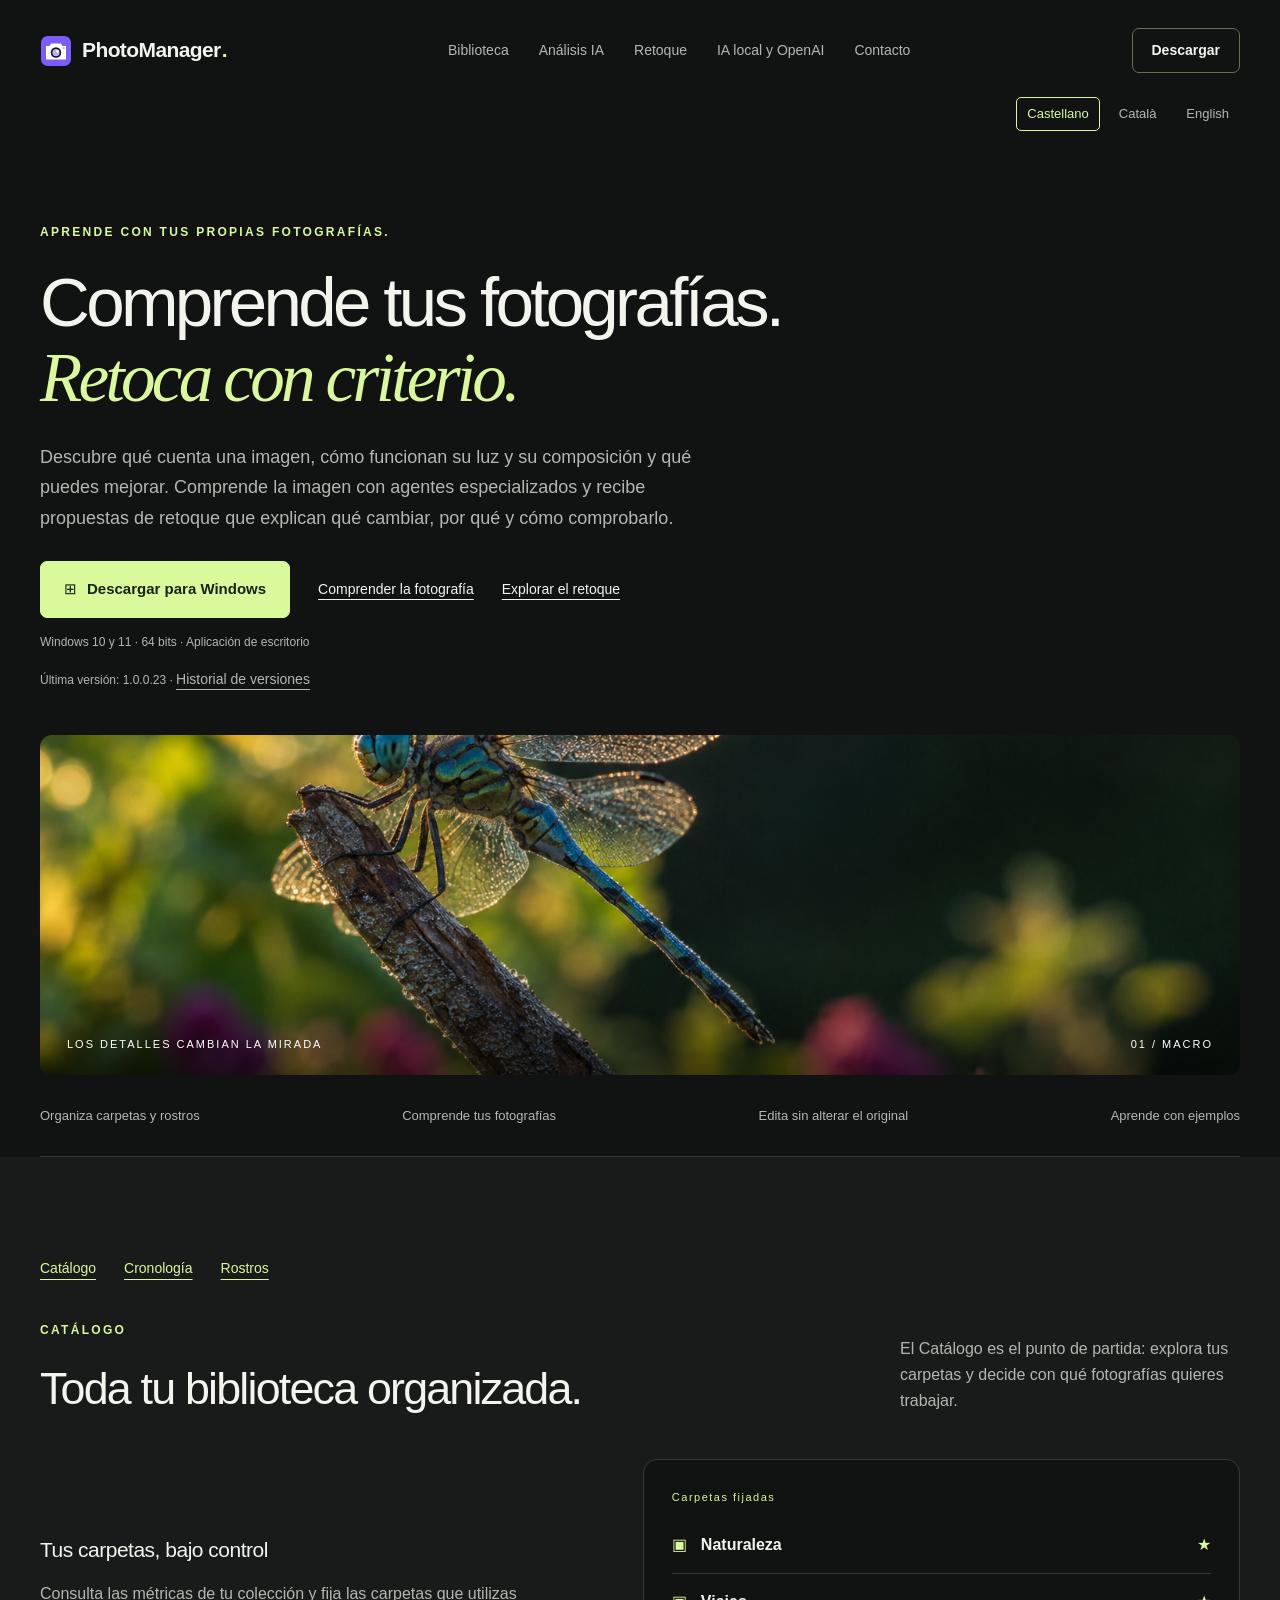
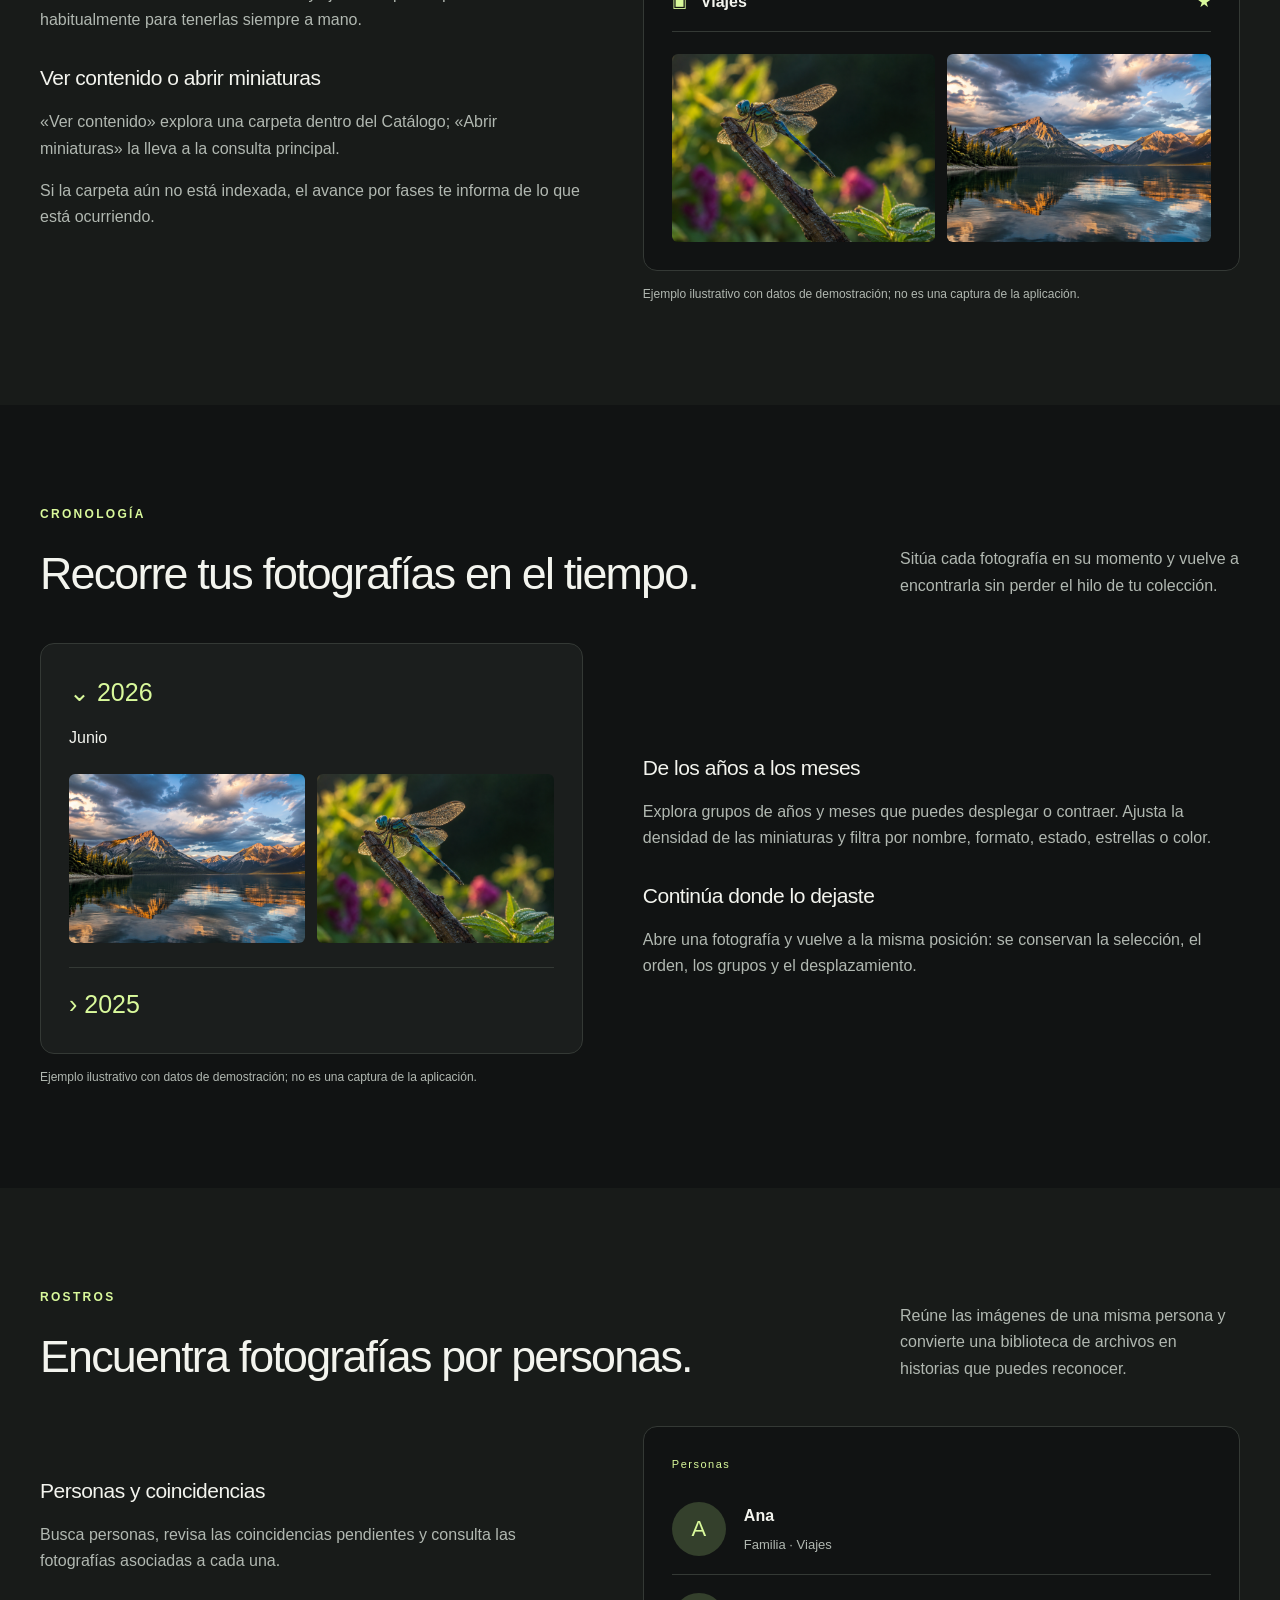
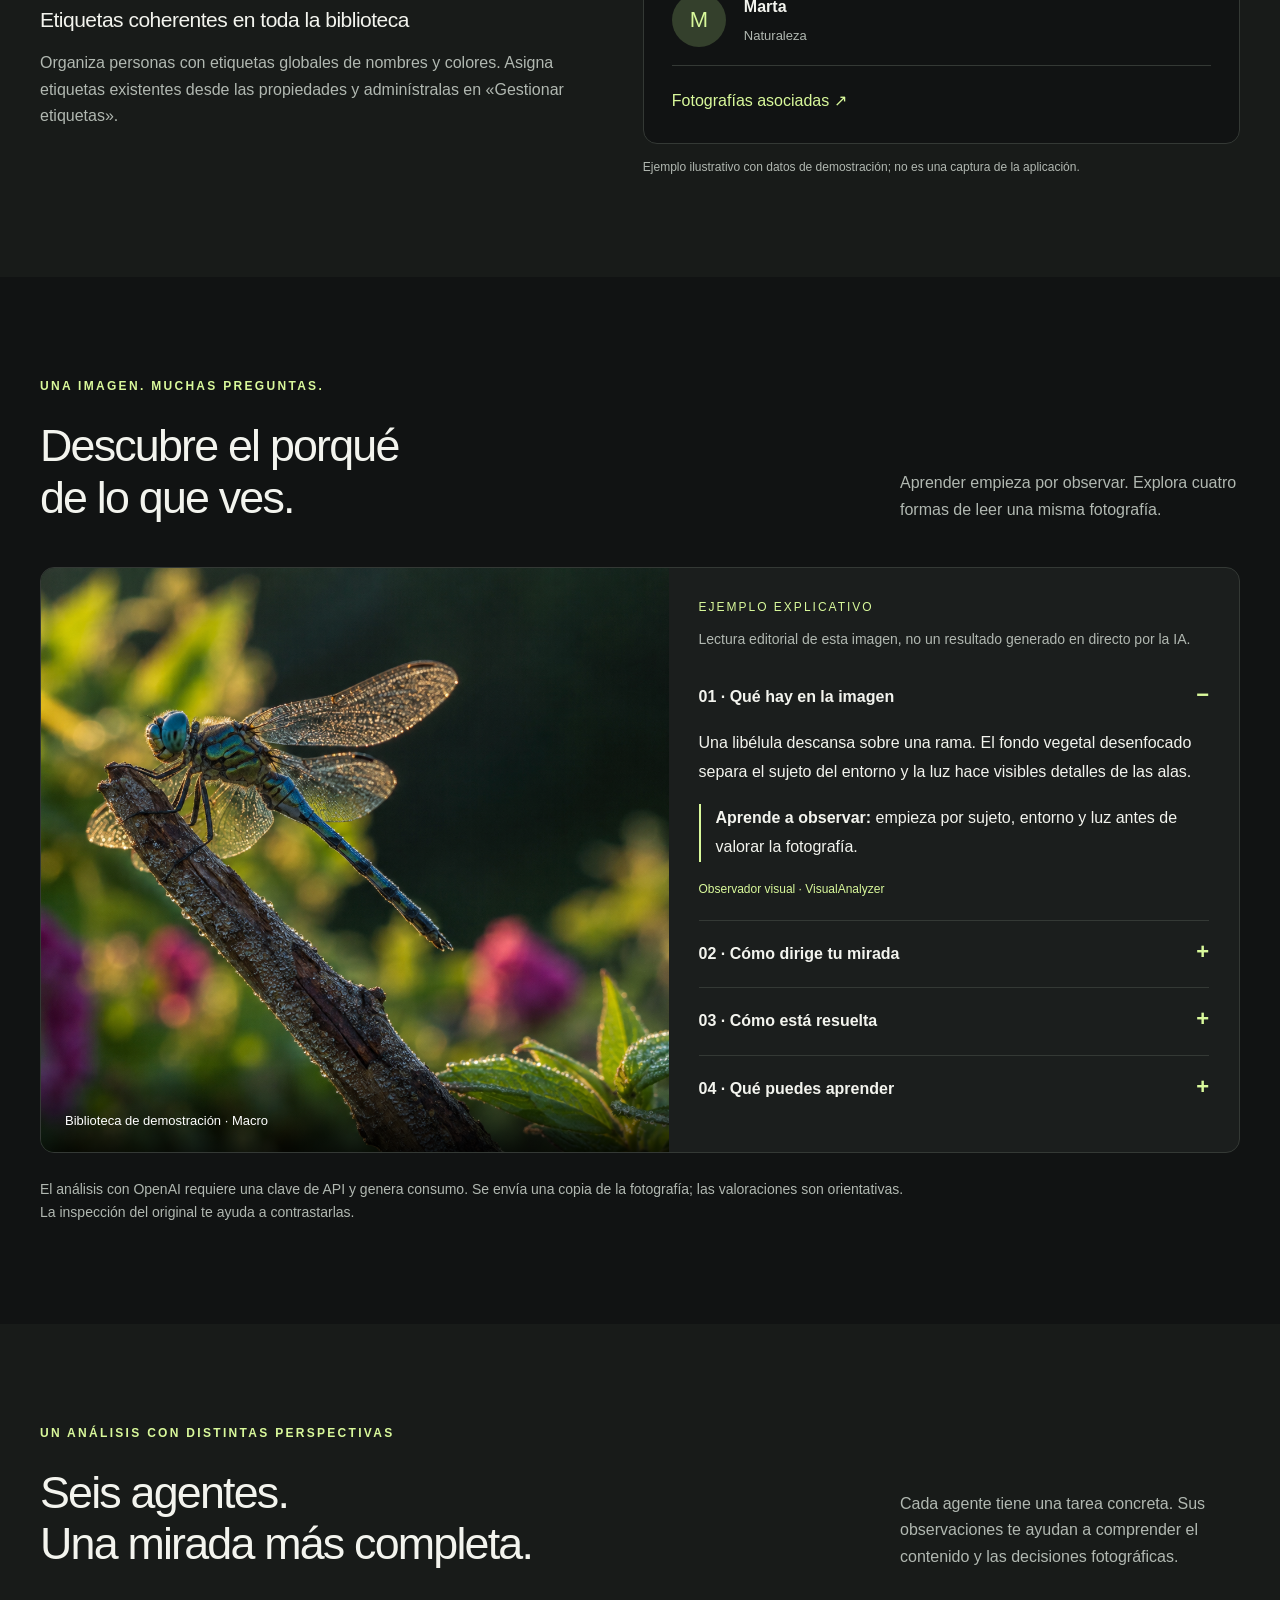
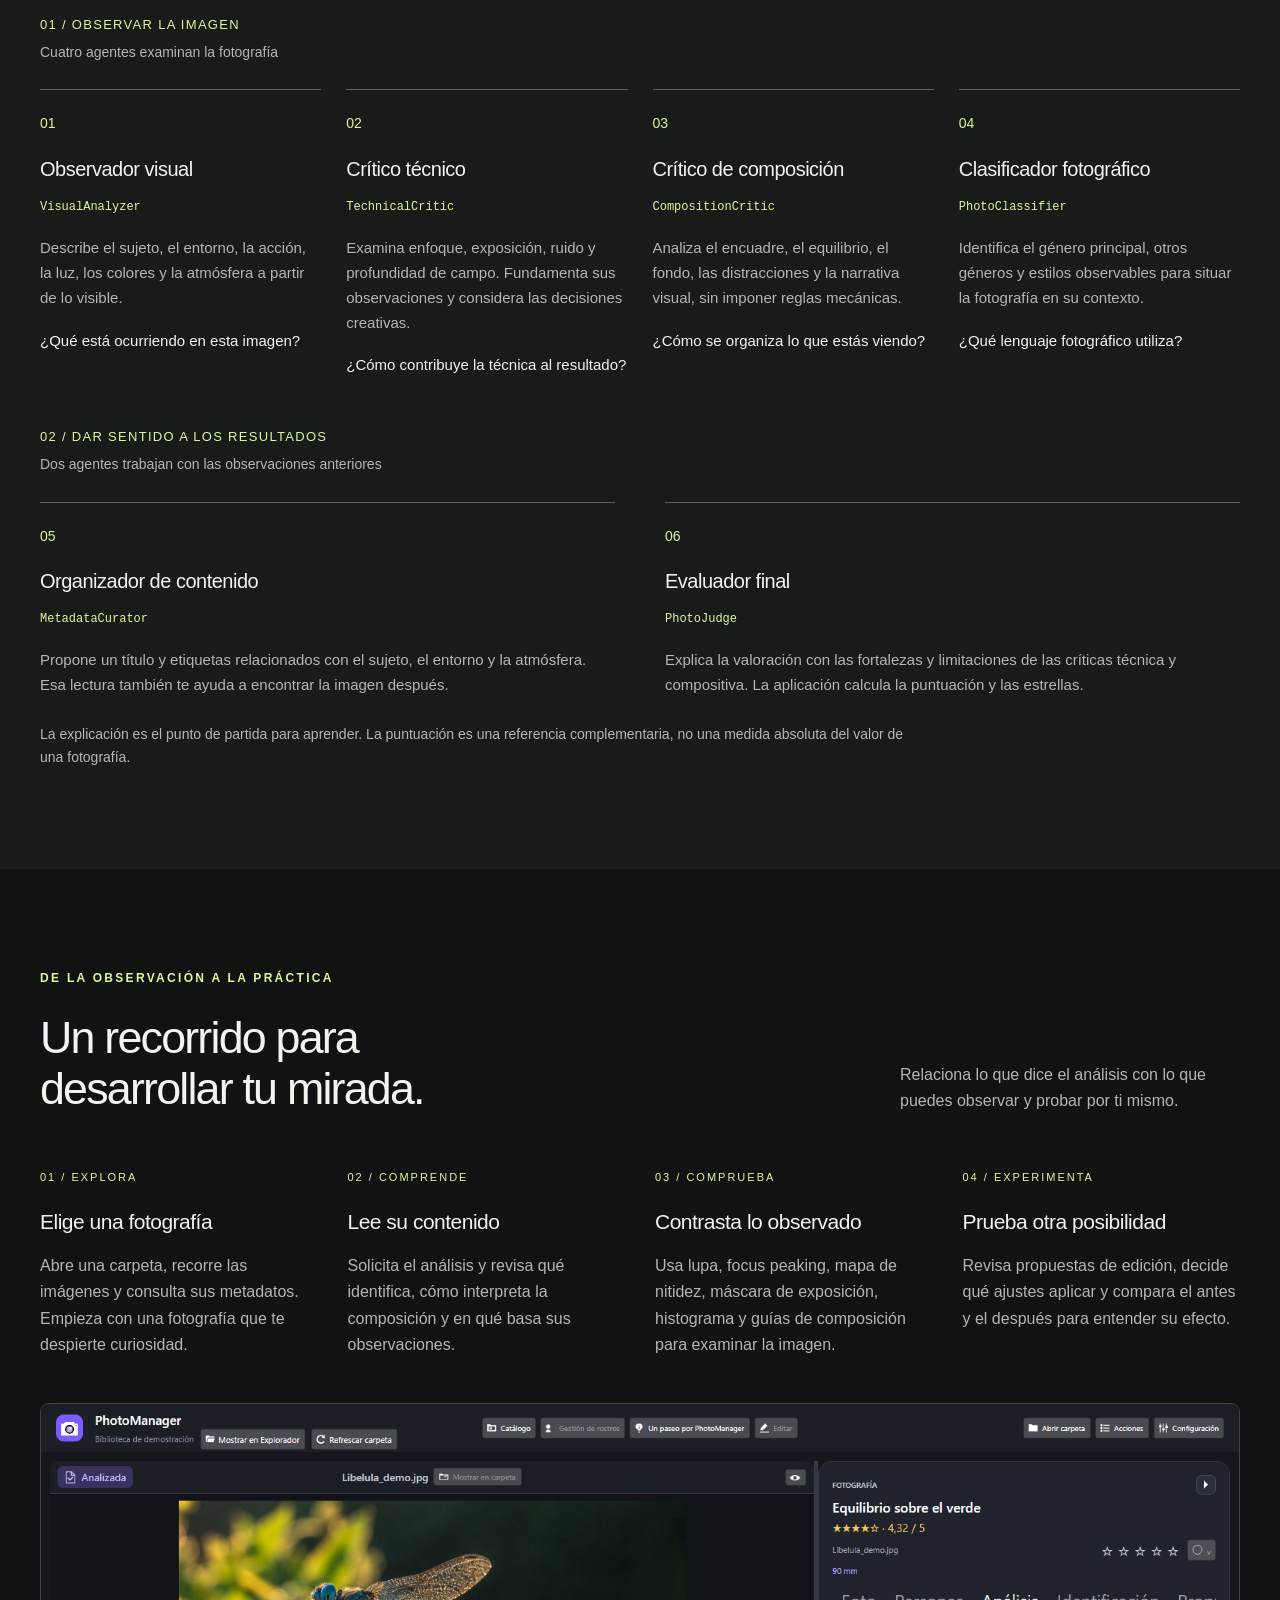
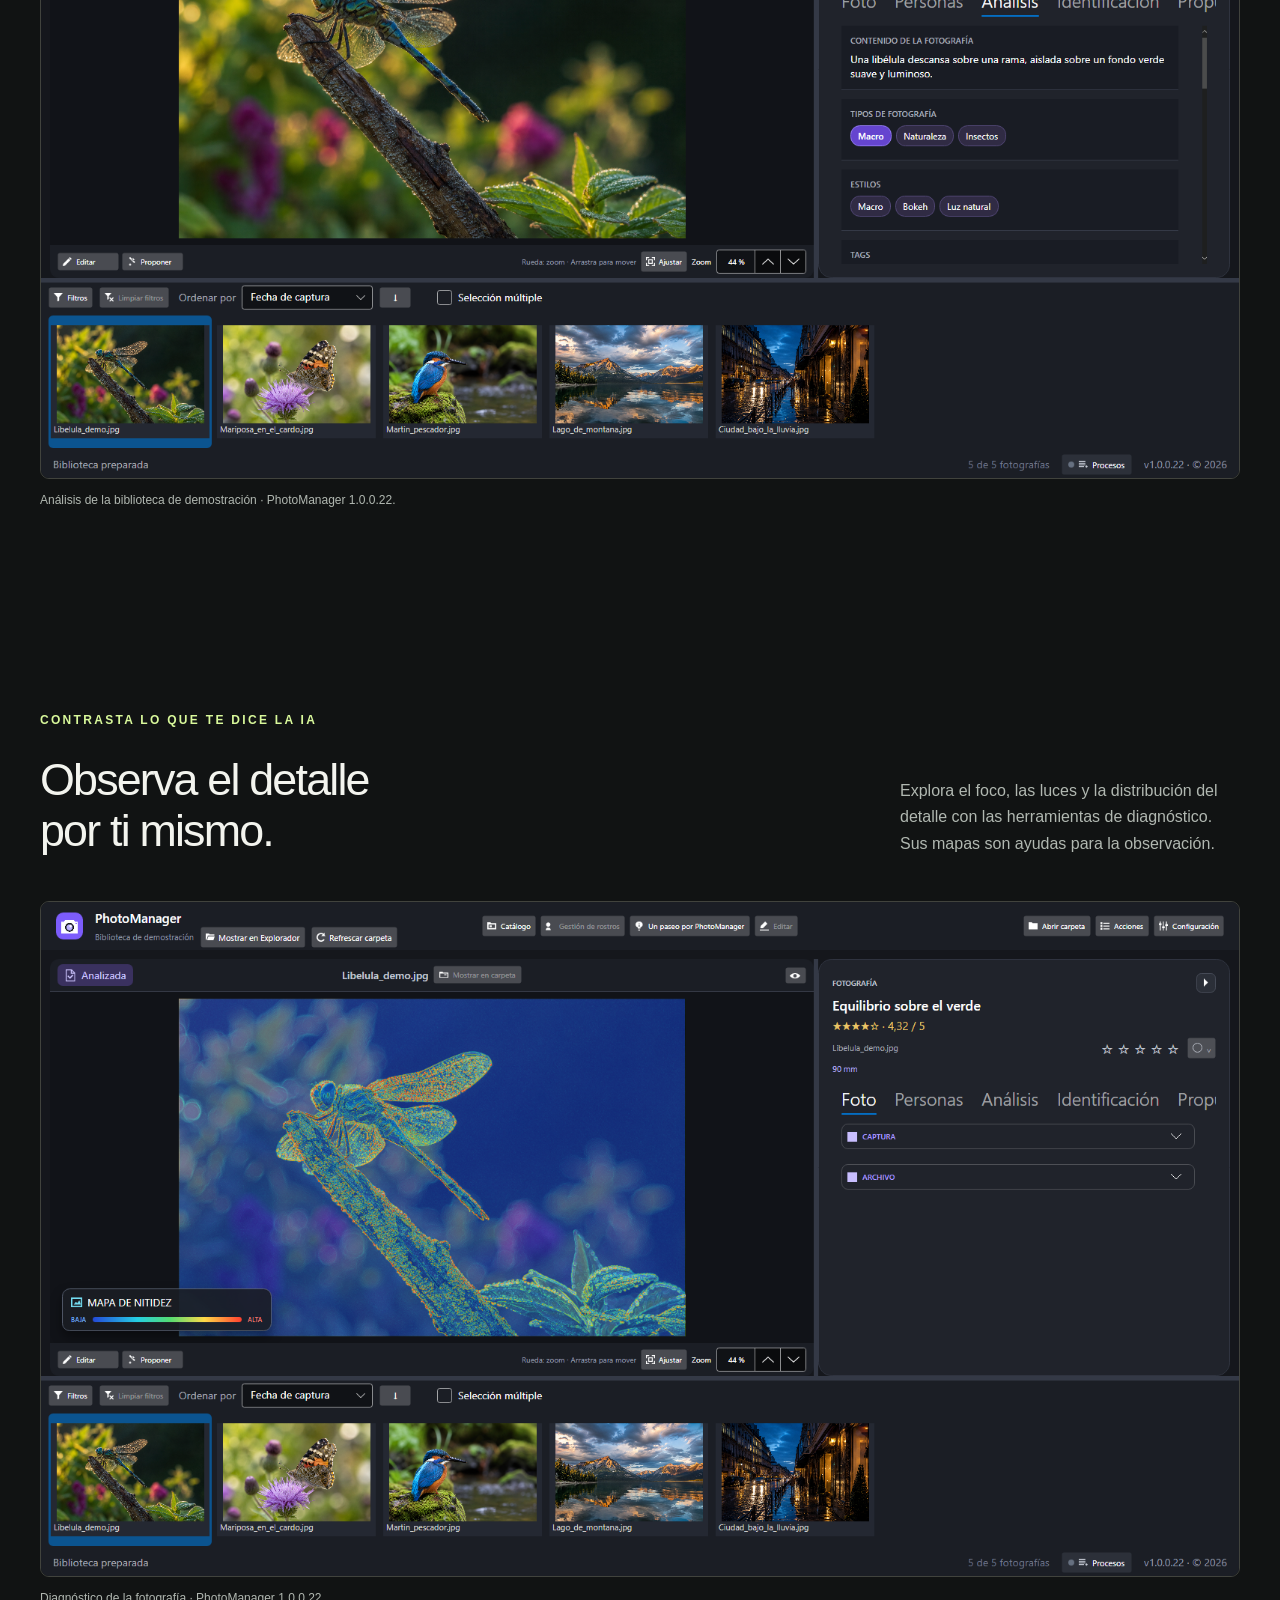
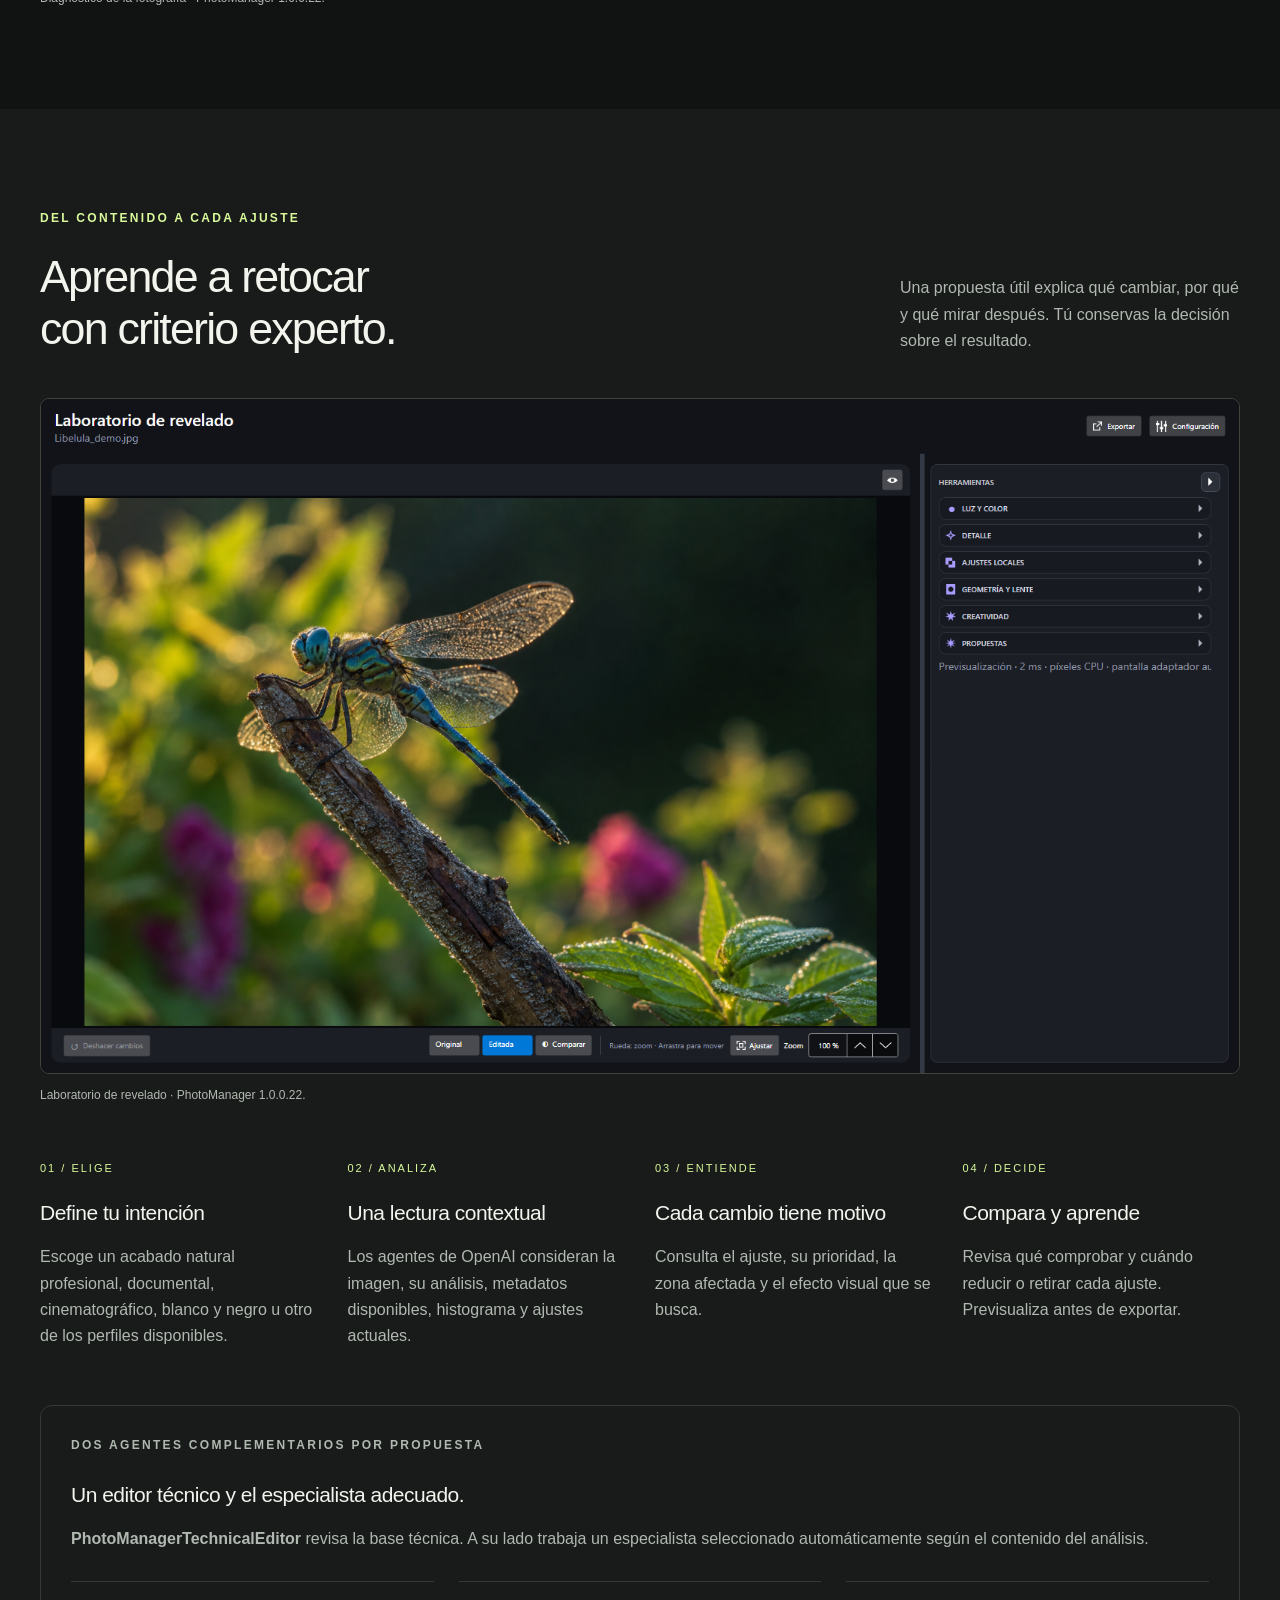
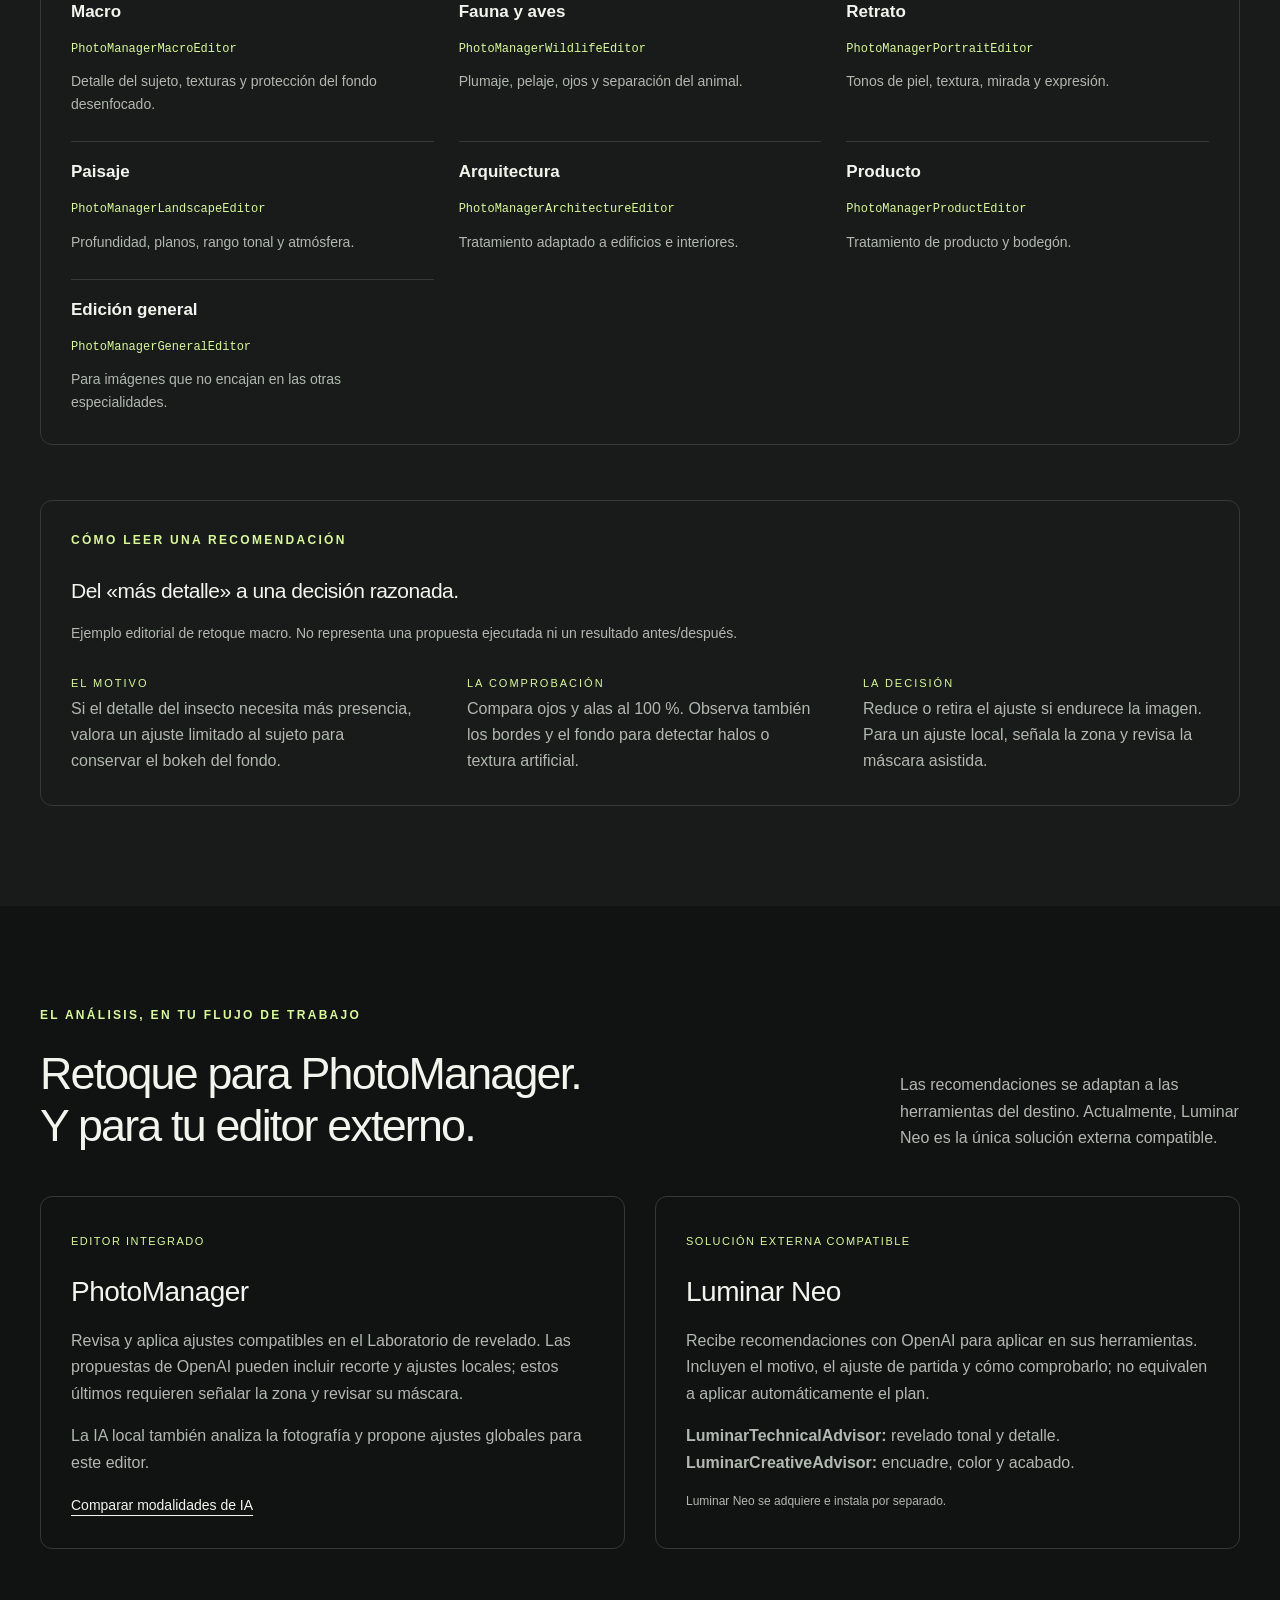
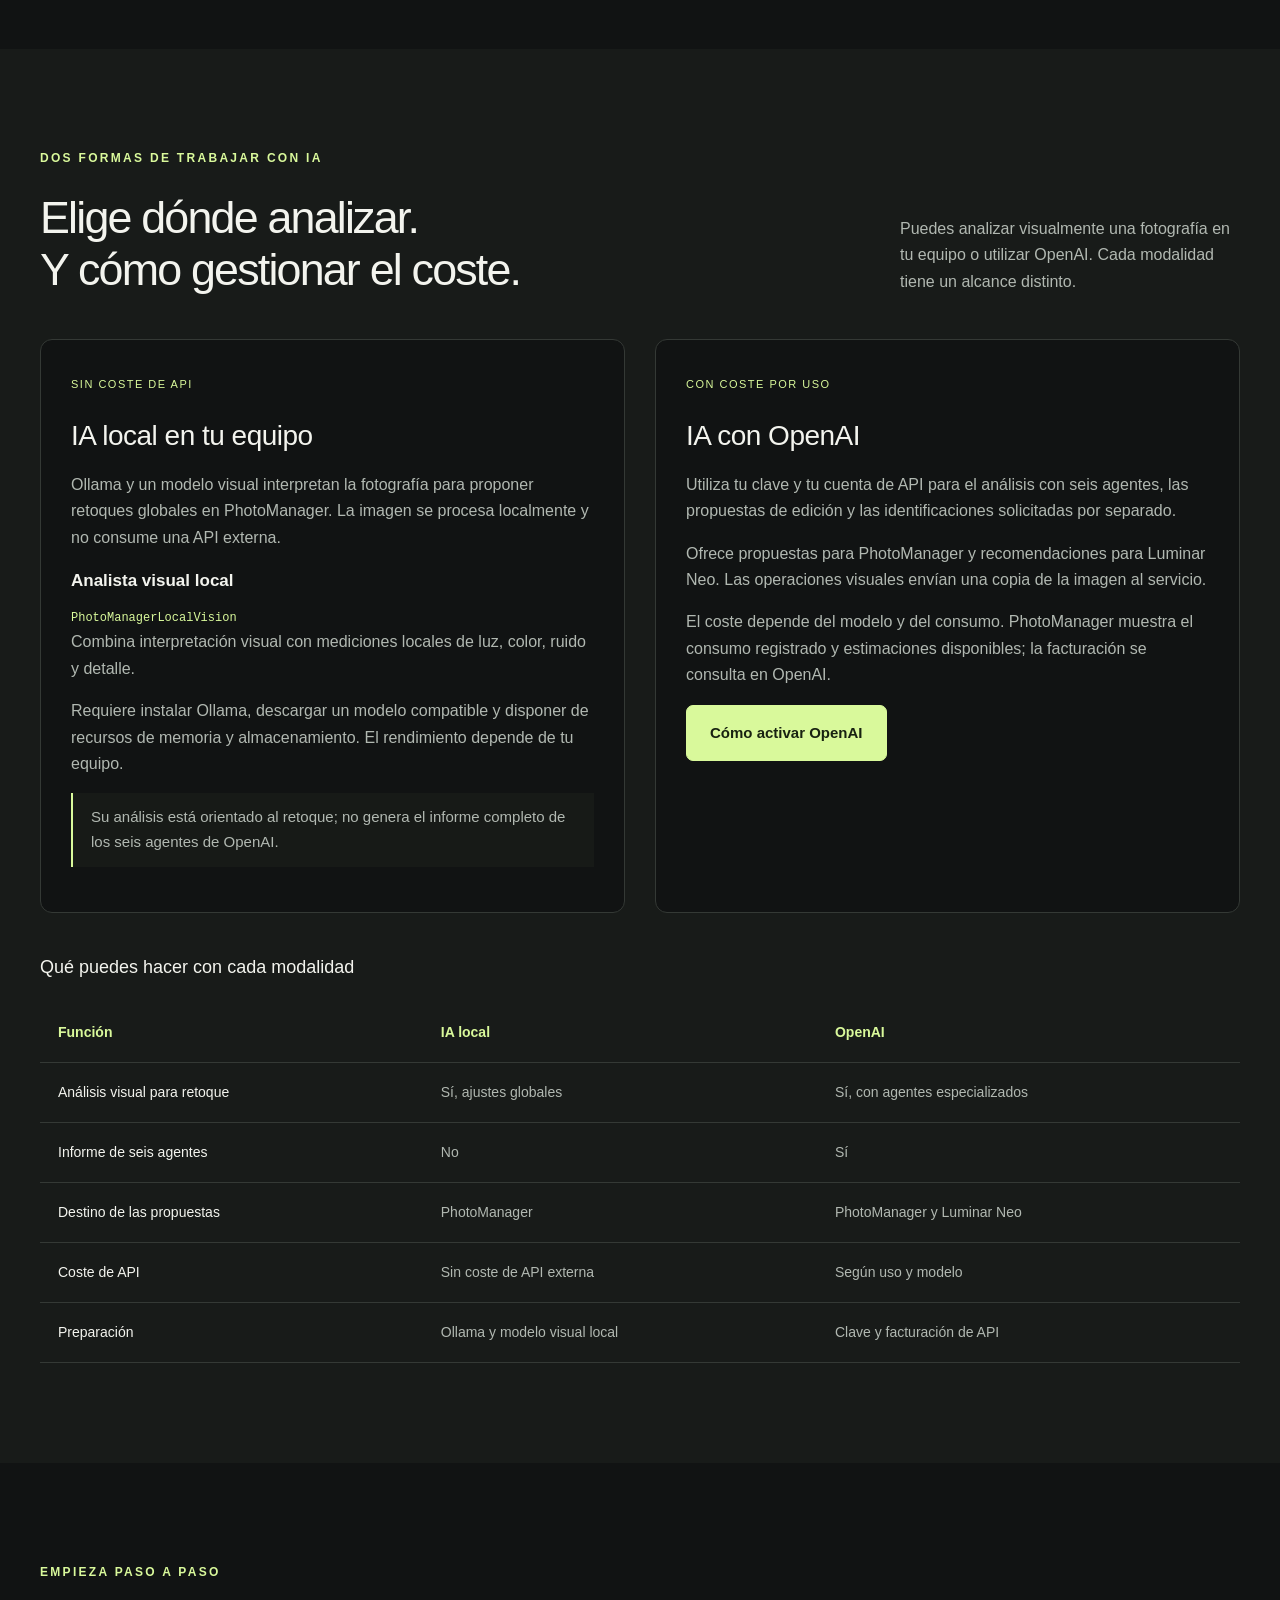
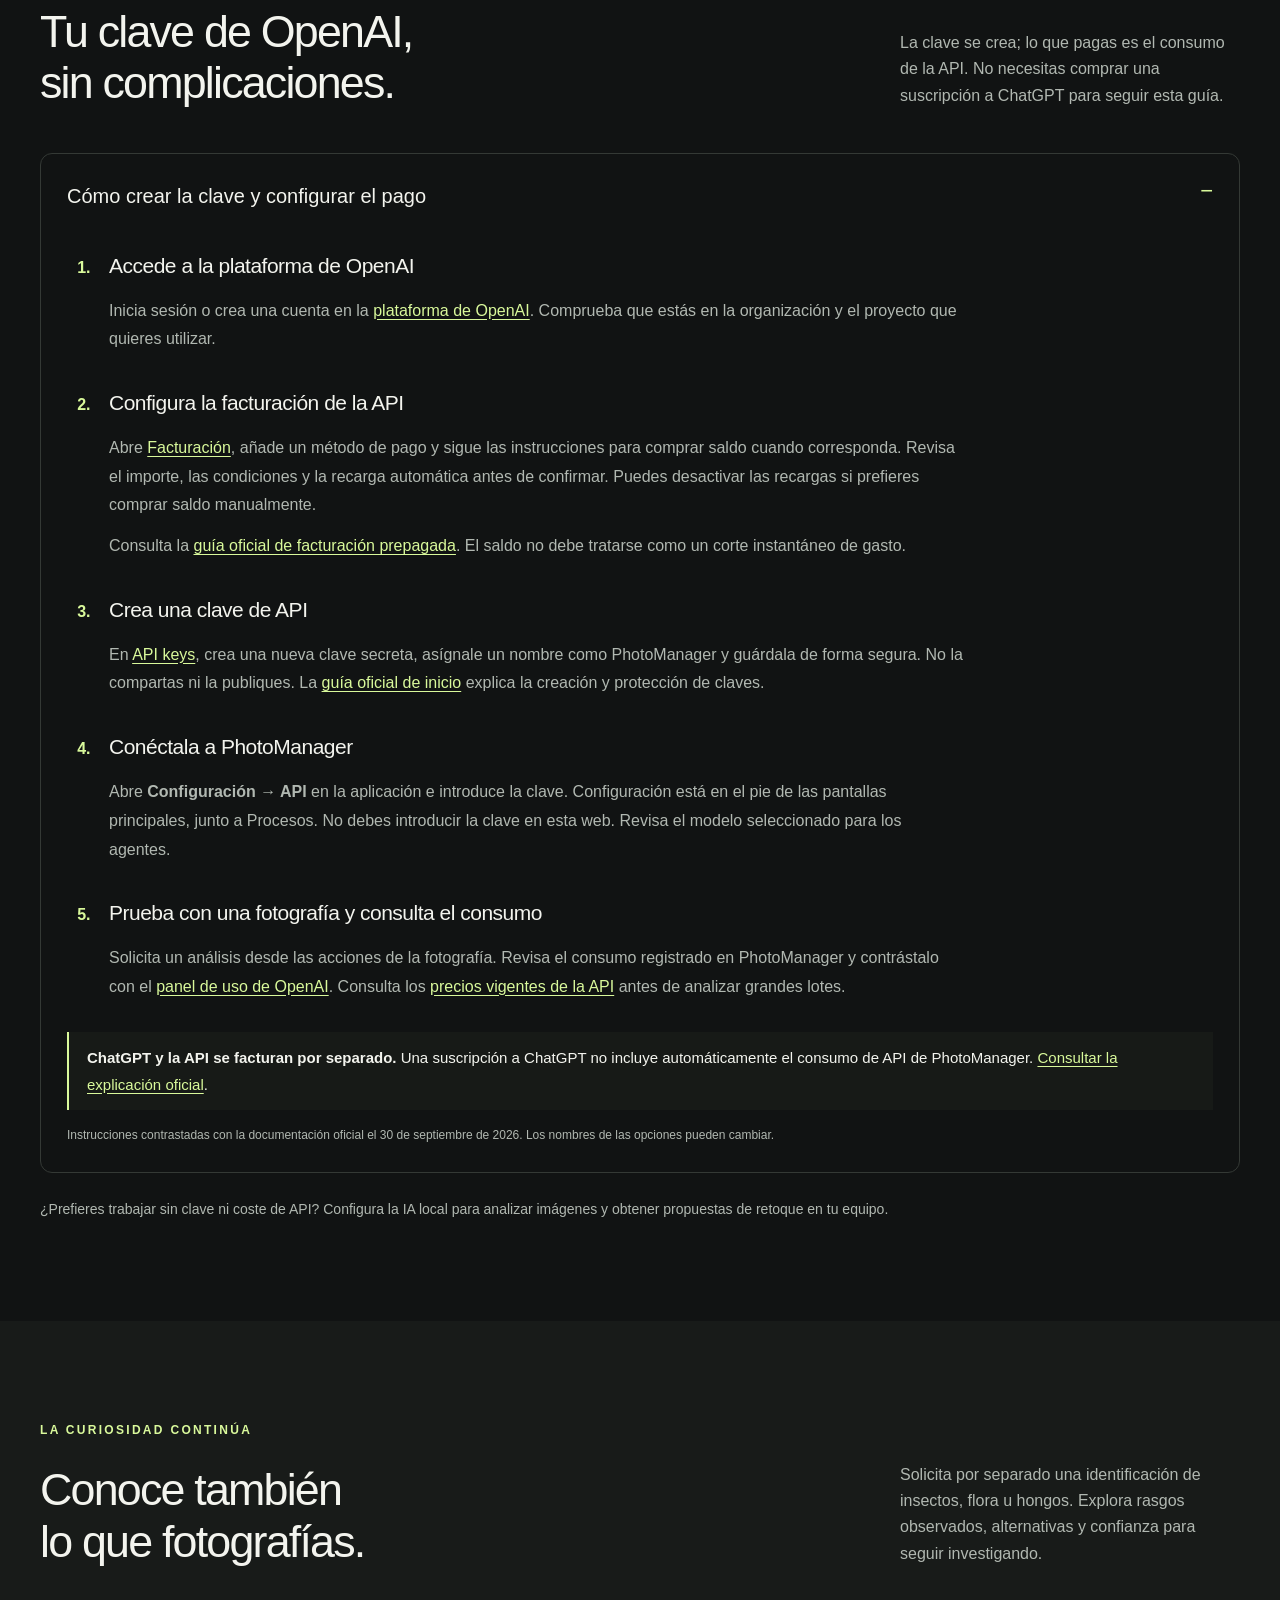
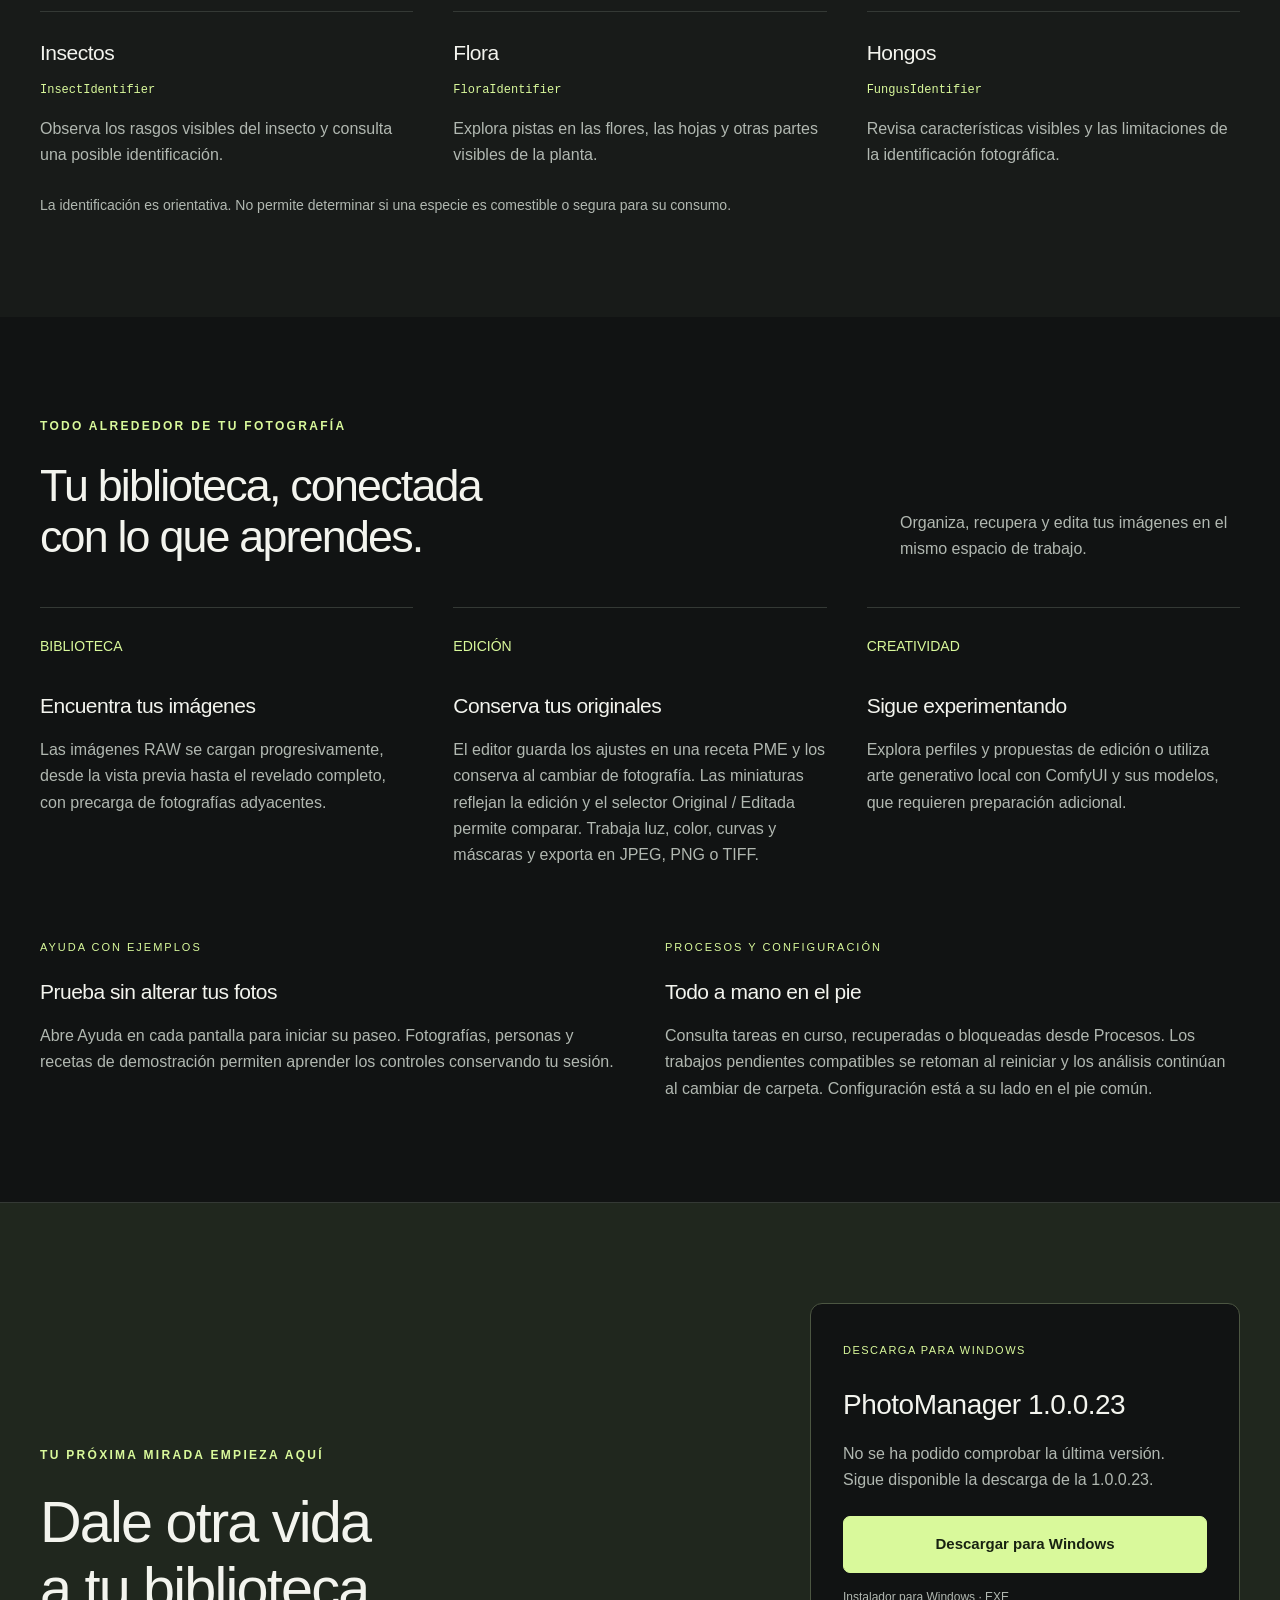
==== commit 03db7592: "Publica la web trilingüe y la guía de instalación Generada desde PhotoManager.Web master (be3dce1). " ====
--- a/docs/index.html
+++ b/docs/index.html
@@ -3,17 +3,26 @@
 <head>
   <meta charset="utf-8"><meta name="viewport" content="width=device-width, initial-scale=1">
   <title>PhotoManager — Comprende tus fotografías. Retoca con criterio.</title>
-  <meta name="description" content="Aprende a leer el contenido, la luz y la composición de tus fotografías con seis agentes de IA especializados. Explora PhotoManager para Windows.">
+  <meta name="description" content="Organiza tus fotografías con Catálogo y Rostros, aprende con paseos guiados y retoca conservando los originales. Descubre las novedades de PhotoManager 1.0.0.23 para Windows.">
   <meta name="theme-color" content="#111313">
   <link rel="icon" href="assets/favicon.svg" type="image/svg+xml">
-  <link rel="stylesheet" href="styles.css"><script src="app.js" defer></script><script src="contact.js" defer></script>
+  <link rel="stylesheet" href="styles.css">
+  <link rel="canonical" href="https://gtrepat.github.io/PhotoManager.Downloads/">
+  <link rel="alternate" hreflang="es" href="https://gtrepat.github.io/PhotoManager.Downloads/">
+  <link rel="alternate" hreflang="ca" href="https://gtrepat.github.io/PhotoManager.Downloads/ca/">
+  <link rel="alternate" hreflang="en" href="https://gtrepat.github.io/PhotoManager.Downloads/en/">
+  <link rel="alternate" hreflang="x-default" href="https://gtrepat.github.io/PhotoManager.Downloads/">
+  <script id="site-messages" type="application/json">{"language":"Idioma","interfaceNote":"Los nombres de los controles de la aplicación se muestran en castellano para que puedas encontrarlos.","unavailable":"No se ha podido consultar la versión publicada. Puedes descargar la 1.0.0.23 con el botón.","missing":"La versión consultada todavía no incluye instalador. Sigue disponible la descarga de la 1.0.0.23.","error":"No se ha podido comprobar la última versión. Sigue disponible la descarga de la 1.0.0.23.","download":"Descargar para Windows","latest":"Última versión estable disponible.","latestTitle":"Última versión","copied":"Correo copiado.","copyError":"No se pudo copiar. Selecciona la dirección y cópiala manualmente.","dateLocale":"es-ES","repository":"GTREPAT/PhotoManager.Downloads"}</script>
+  <script src="i18n.js" defer></script>
+  <script src="app.js" defer></script><script src="contact.js" defer></script>
 </head>
 <body>
 <a class="skip" href="#contenido">Saltar al contenido</a>
 <header class="header wrap">
   <a class="brand" href="#" aria-label="PhotoManager, inicio"><img src="assets/favicon.svg" width="32" height="32" alt="">PhotoManager<span class="brand-dot">.</span></a>
-  <nav aria-label="Navegación principal"><a href="#analisis">Análisis IA</a><a href="#retoque">Retoque</a><a href="#modalidades">IA local y OpenAI</a><a href="#recorrido">Cómo funciona</a><a href="#contacto">Contacto</a></nav>
+  <nav aria-label="Navegación principal"><a href="#biblioteca">Biblioteca</a><a href="#analisis">Análisis IA</a><a href="#retoque">Retoque</a><a href="#modalidades">IA local y OpenAI</a><a href="#contacto">Contacto</a></nav>
   <a class="button small" href="#descarga">Descargar</a>
+  <nav class="language-switch" aria-label="Idioma"><a href="index.html" lang="es" hreflang="es" data-language="es" aria-current="page">Castellano</a><a href="ca/index.html" lang="ca" hreflang="ca" data-language="ca">Català</a><a href="en/index.html" lang="en" hreflang="en" data-language="en">English</a></nav>
 </header>
 <main id="contenido">
   <section class="hero wrap">
@@ -21,11 +30,34 @@
     <h1>Comprende tus fotografías.<br><em>Retoca con criterio.</em></h1>
     <p class="intro">Descubre qué cuenta una imagen, cómo funcionan su luz y su composición y qué puedes mejorar. Comprende la imagen con agentes especializados y recibe propuestas de retoque que explican qué cambiar, por qué y cómo comprobarlo.</p>
     <div class="actions"><a class="button" href="#descarga"><span aria-hidden="true">⊞</span> Descargar para Windows</a><a class="text-link" href="#analisis">Comprender la fotografía</a><a class="text-link" href="#retoque">Explorar el retoque</a></div>
-    <p class="micro">Windows 10 y 11 · 64 bits · Aplicación de escritorio</p></div>
+    <p class="micro">Windows 10 y 11 · 64 bits · Aplicación de escritorio</p><p class="micro">Última versión: 1.0.0.23 · <a class="text-link" href="versiones.html">Historial de versiones</a></p></div>
     <figure class="hero-photo"><img src="assets/dragonfly.png" alt="Libélula iluminada a contraluz, fotografía de la biblioteca de demostración de PhotoManager" width="1536" height="1024" fetchpriority="high"><figcaption><span>LOS DETALLES CAMBIAN LA MIRADA</span><span>01 / MACRO</span></figcaption></figure>
   </section>
 
-  <div class="feature-strip wrap"><span>Comprende el contenido</span><span>Lee la luz y la composición</span><span>Contrasta lo que observas</span><span>Explora nuevas posibilidades</span></div>
+  <div class="feature-strip wrap"><span>Organiza carpetas y rostros</span><span>Comprende tus fotografías</span><span>Edita sin alterar el original</span><span>Aprende con ejemplos</span></div>
+
+  <section id="biblioteca" class="section workspace"><div class="wrap">
+    <nav class="library-nav" aria-label="Explorar la biblioteca"><a href="#biblioteca">Catálogo</a><a href="#cronologia">Cronología</a><a href="#rostros">Rostros</a></nav>
+    <div class="section-heading"><div><p class="eyebrow">CATÁLOGO</p><h2>Toda tu biblioteca organizada.</h2></div><p>El Catálogo es el punto de partida: explora tus carpetas y decide con qué fotografías quieres trabajar.</p></div>
+    <div class="library-block">
+      <div class="library-copy"><h3>Tus carpetas, bajo control</h3><p>Consulta las métricas de tu colección y fija las carpetas que utilizas habitualmente para tenerlas siempre a mano.</p><h3>Ver contenido o abrir miniaturas</h3><p>«Ver contenido» explora una carpeta dentro del Catálogo; «Abrir miniaturas» la lleva a la consulta principal.</p><p>Si la carpeta aún no está indexada, el avance por fases te informa de lo que está ocurriendo.</p></div>
+      <figure class="library-visual"><div class="library-demo"><p class="tag">Carpetas fijadas</p><div class="folder-demo"><span aria-hidden="true">▣</span><strong>Naturaleza</strong><span aria-hidden="true">★</span></div><div class="folder-demo"><span aria-hidden="true">▣</span><strong>Viajes</strong><span aria-hidden="true">★</span></div><div class="demo-photos"><img src="assets/dragonfly.png" alt="Libélula en una fotografía de demostración" width="1536" height="1024" loading="lazy"><img src="assets/landscape.png" alt="Lago y montañas en una fotografía de demostración" loading="lazy"></div></div><figcaption>Ejemplo ilustrativo con datos de demostración; no es una captura de la aplicación.</figcaption></figure>
+    </div>
+  </div></section>
+  <section id="cronologia" class="section wrap">
+    <div class="section-heading"><div><p class="eyebrow">CRONOLOGÍA</p><h2>Recorre tus fotografías en el tiempo.</h2></div><p>Sitúa cada fotografía en su momento y vuelve a encontrarla sin perder el hilo de tu colección.</p></div>
+    <div class="library-block library-block-reverse">
+      <div class="library-copy"><h3>De los años a los meses</h3><p>Explora grupos de años y meses que puedes desplegar o contraer. Ajusta la densidad de las miniaturas y filtra por nombre, formato, estado, estrellas o color.</p><h3>Continúa donde lo dejaste</h3><p>Abre una fotografía y vuelve a la misma posición: se conservan la selección, el orden, los grupos y el desplazamiento.</p></div>
+      <figure class="library-visual"><div class="library-demo timeline-demo"><p class="demo-year"><span aria-hidden="true">⌄</span> 2026</p><p>Junio</p><div class="demo-photos"><img src="assets/landscape.png" alt="Lago y montañas en una fotografía de demostración" loading="lazy"><img src="assets/dragonfly.png" alt="Libélula en una fotografía de demostración" width="1536" height="1024" loading="lazy"></div><p class="demo-year"><span aria-hidden="true">›</span> 2025</p></div><figcaption>Ejemplo ilustrativo con datos de demostración; no es una captura de la aplicación.</figcaption></figure>
+    </div>
+  </section>
+  <section id="rostros" class="section workspace"><div class="wrap">
+    <div class="section-heading"><div><p class="eyebrow">ROSTROS</p><h2>Encuentra fotografías por personas.</h2></div><p>Reúne las imágenes de una misma persona y convierte una biblioteca de archivos en historias que puedes reconocer.</p></div>
+    <div class="library-block">
+      <div class="library-copy"><h3>Personas y coincidencias</h3><p>Busca personas, revisa las coincidencias pendientes y consulta las fotografías asociadas a cada una.</p><h3>Etiquetas coherentes en toda la biblioteca</h3><p>Organiza personas con etiquetas globales de nombres y colores. Asigna etiquetas existentes desde las propiedades y adminístralas en «Gestionar etiquetas».</p></div>
+      <figure class="library-visual"><div class="library-demo"><p class="tag">Personas</p><div class="person-demo"><span class="demo-avatar" aria-hidden="true">A</span><div><strong>Ana</strong><p>Familia · Viajes</p></div></div><div class="person-demo"><span class="demo-avatar" aria-hidden="true">M</span><div><strong>Marta</strong><p>Naturaleza</p></div></div><p class="demo-related">Fotografías asociadas <span aria-hidden="true">↗</span></p></div><figcaption>Ejemplo ilustrativo con datos de demostración; no es una captura de la aplicación.</figcaption></figure>
+    </div>
+  </div></section>
   <section id="analisis" class="section wrap">
     <div class="section-heading"><div><p class="eyebrow">UNA IMAGEN. MUCHAS PREGUNTAS.</p><h2>Descubre el porqué<br>de lo que ves.</h2></div><p>Aprender empieza por observar. Explora cuatro formas de leer una misma fotografía.</p></div>
     <div class="analysis-demo"><figure class="analysis-photo"><img src="assets/dragonfly.png" alt="Libélula sobre una rama diagonal, con alas iluminadas y fondo desenfocado" width="1536" height="1024" loading="lazy"><figcaption>Biblioteca de demostración · Macro</figcaption></figure>
@@ -61,7 +93,7 @@
 
 <section class="section wrap"><div class="section-heading"><div><p class="eyebrow">CONTRASTA LO QUE TE DICE LA IA</p><h2>Observa el detalle<br>por ti mismo.</h2></div><p>Explora el foco, las luces y la distribución del detalle con las herramientas de diagnóstico. Sus mapas son ayudas para la observación.</p></div><figure class="app-shot"><img src="assets/diagnostics.png" width="1600" height="900" loading="lazy" alt="Herramientas de diagnóstico fotográfico de PhotoManager en la versión 1.0.0.22"><figcaption>Diagnóstico de la fotografía · PhotoManager 1.0.0.22.</figcaption></figure></section><section id="retoque" class="section workspace"><div class="wrap">
     <div class="section-heading"><div><p class="eyebrow">DEL CONTENIDO A CADA AJUSTE</p><h2>Aprende a retocar<br>con criterio experto.</h2></div><p>Una propuesta útil explica qué cambiar, por qué y qué mirar después. Tú conservas la decisión sobre el resultado.</p></div>
-    <figure class="app-shot"><img src="assets/editor.png" width="1600" height="900" loading="lazy" alt="Laboratorio de revelado actual de PhotoManager con herramientas de luz, detalle, ajustes locales y propuestas"><figcaption>Laboratorio de revelado · PhotoManager 1.0.0.22.</figcaption></figure>
+    <figure class="app-shot"><img src="assets/editor.png" width="1600" height="900" loading="lazy" alt="Laboratorio de revelado de PhotoManager 1.0.0.22 con herramientas de luz, detalle, ajustes locales y propuestas"><figcaption>Laboratorio de revelado · PhotoManager 1.0.0.22.</figcaption></figure>
     <div class="steps learning-steps"><article><span>01 / ELIGE</span><h3>Define tu intención</h3><p>Escoge un acabado natural profesional, documental, cinematográfico, blanco y negro u otro de los perfiles disponibles.</p></article><article><span>02 / ANALIZA</span><h3>Una lectura contextual</h3><p>Los agentes de OpenAI consideran la imagen, su análisis, metadatos disponibles, histograma y ajustes actuales.</p></article><article><span>03 / ENTIENDE</span><h3>Cada cambio tiene motivo</h3><p>Consulta el ajuste, su prioridad, la zona afectada y el efecto visual que se busca.</p></article><article><span>04 / DECIDE</span><h3>Compara y aprende</h3><p>Revisa qué comprobar y cuándo reducir o retirar cada ajuste. Previsualiza antes de exportar.</p></article></div>
     <div class="editor-team"><p class="eyebrow">DOS AGENTES COMPLEMENTARIOS POR PROPUESTA</p><h3>Un editor técnico y el especialista adecuado.</h3><p><strong>PhotoManagerTechnicalEditor</strong> revisa la base técnica. A su lado trabaja un especialista seleccionado automáticamente según el contenido del análisis.</p><div class="specialist-grid">
     <article><h4>Macro</h4><code>PhotoManagerMacroEditor</code><p>Detalle del sujeto, texturas y protección del fondo desenfocado.</p></article><article><h4>Fauna y aves</h4><code>PhotoManagerWildlifeEditor</code><p>Plumaje, pelaje, ojos y separación del animal.</p></article><article><h4>Retrato</h4><code>PhotoManagerPortraitEditor</code><p>Tonos de piel, textura, mirada y expresión.</p></article><article><h4>Paisaje</h4><code>PhotoManagerLandscapeEditor</code><p>Profundidad, planos, rango tonal y atmósfera.</p></article><article><h4>Arquitectura</h4><code>PhotoManagerArchitectureEditor</code><p>Tratamiento adaptado a edificios e interiores.</p></article><article><h4>Producto</h4><code>PhotoManagerProductEditor</code><p>Tratamiento de producto y bodegón.</p></article><article><h4>Edición general</h4><code>PhotoManagerGeneralEditor</code><p>Para imágenes que no encajan en las otras especialidades.</p></article></div></div>
@@ -77,23 +109,44 @@
     <li><h3>Accede a la plataforma de OpenAI</h3><p>Inicia sesión o crea una cuenta en la <a href="https://platform.openai.com/">plataforma de OpenAI</a>. Comprueba que estás en la organización y el proyecto que quieres utilizar.</p></li>
     <li><h3>Configura la facturación de la API</h3><p>Abre <a href="https://platform.openai.com/settings/organization/billing/overview">Facturación</a>, añade un método de pago y sigue las instrucciones para comprar saldo cuando corresponda. Revisa el importe, las condiciones y la recarga automática antes de confirmar. Puedes desactivar las recargas si prefieres comprar saldo manualmente.</p><p>Consulta la <a href="https://help.openai.com/es-es/articles/8264644-setting-up-and-managing-prepaid-api-billing">guía oficial de facturación prepagada</a>. El saldo no debe tratarse como un corte instantáneo de gasto.</p></li>
     <li><h3>Crea una clave de API</h3><p>En <a href="https://platform.openai.com/api-keys">API keys</a>, crea una nueva clave secreta, asígnale un nombre como PhotoManager y guárdala de forma segura. No la compartas ni la publiques. La <a href="https://developers.openai.com/api/docs/quickstart">guía oficial de inicio</a> explica la creación y protección de claves.</p></li>
-    <li><h3>Conéctala a PhotoManager</h3><p>Abre <strong>Configuración → API</strong> en la aplicación e introduce la clave. No debes introducirla en esta web. Revisa el modelo seleccionado para los agentes.</p></li>
+    <li><h3>Conéctala a PhotoManager</h3><p>Abre <strong>Configuración → API</strong> en la aplicación e introduce la clave. Configuración está en el pie de las pantallas principales, junto a Procesos. No debes introducir la clave en esta web. Revisa el modelo seleccionado para los agentes.</p></li>
     <li><h3>Prueba con una fotografía y consulta el consumo</h3><p>Solicita un análisis desde las acciones de la fotografía. Revisa el consumo registrado en PhotoManager y contrástalo con el <a href="https://platform.openai.com/usage">panel de uso de OpenAI</a>. Consulta los <a href="https://developers.openai.com/api/docs/pricing">precios vigentes de la API</a> antes de analizar grandes lotes.</p></li></ol>
     <p class="scope-note"><strong>ChatGPT y la API se facturan por separado.</strong> Una suscripción a ChatGPT no incluye automáticamente el consumo de API de PhotoManager. <a href="https://help.openai.com/en/articles/9039756-managing-billing-for-chatgpt-and-the-api-platform">Consultar la explicación oficial</a>.</p>
     <p class="micro">Instrucciones contrastadas con la documentación oficial el 30 de septiembre de 2026. Los nombres de las opciones pueden cambiar.</p></details>
     <p class="analysis-disclosure">¿Prefieres trabajar sin clave ni coste de API? Configura la IA local para analizar imágenes y obtener propuestas de retoque en tu equipo.</p>
   </section>
   <section class="species section workspace"><div class="wrap"><div class="section-heading"><div><p class="eyebrow">LA CURIOSIDAD CONTINÚA</p><h2>Conoce también<br>lo que fotografías.</h2></div><p>Solicita por separado una identificación de insectos, flora u hongos. Explora rasgos observados, alternativas y confianza para seguir investigando.</p></div><div class="species-grid"><article><h3>Insectos</h3><code>InsectIdentifier</code><p>Observa los rasgos visibles del insecto y consulta una posible identificación.</p></article><article><h3>Flora</h3><code>FloraIdentifier</code><p>Explora pistas en las flores, las hojas y otras partes visibles de la planta.</p></article><article><h3>Hongos</h3><code>FungusIdentifier</code><p>Revisa características visibles y las limitaciones de la identificación fotográfica.</p></article></div><p class="agent-footnote">La identificación es orientativa. No permite determinar si una especie es comestible o segura para su consumo.</p></div></section>
-  <section id="funciones" class="section wrap"><div class="section-heading"><div><p class="eyebrow">TODO ALREDEDOR DE TU FOTOGRAFÍA</p><h2>Tu biblioteca, conectada<br>con lo que aprendes.</h2></div><p>Organiza, recupera y edita tus imágenes en el mismo espacio de trabajo.</p></div><div class="features"><article><span class="number">BIBLIOTECA</span><h3>Encuentra tus imágenes</h3><p>Explora RAW compatibles y fotografías, organiza carpetas y combina filtros por estrellas, colores y contenido de los análisis.</p></article><article><span class="number">EDICIÓN</span><h3>Conserva tus originales</h3><p>El editor guarda los ajustes en una receta. Trabaja luz, color, curvas y máscaras, compara resultados y exporta en JPEG, PNG o TIFF.</p></article><article><span class="number">CREATIVIDAD</span><h3>Sigue experimentando</h3><p>Explora perfiles y propuestas de edición o utiliza arte generativo local con ComfyUI y sus modelos, que requieren preparación adicional.</p></article></div></section>
-  <section id="descarga" class="download section"><div class="wrap download-inner"><div><p class="eyebrow">TU PRÓXIMA MIRADA EMPIEZA AQUÍ</p><h2>Dale otra vida<br>a tu biblioteca.</h2><p>PhotoManager para Windows 10 y 11 de 64 bits.<br>El instalador incluye el entorno .NET necesario.</p></div><div class="download-card"><span class="tag">DESCARGA PARA WINDOWS</span><h3 id="release-title">Última versión</h3><p id="release-status" role="status" aria-live="polite">Consultando la disponibilidad del instalador…</p><a class="button" id="download-link" href="https://github.com/GTREPAT/PhotoManager.Downloads/releases">Consultar versiones</a><p id="release-meta" class="micro">Instalador para Windows · EXE</p><a class="text-link" href="https://github.com/GTREPAT/PhotoManager.Downloads/releases">Historial y notas de versión</a><noscript><p>Consulta las versiones en GitHub para descargar el último instalador disponible.</p></noscript></div></div></section>
+  <section id="funciones" class="section wrap"><div class="section-heading"><div><p class="eyebrow">TODO ALREDEDOR DE TU FOTOGRAFÍA</p><h2>Tu biblioteca, conectada<br>con lo que aprendes.</h2></div><p>Organiza, recupera y edita tus imágenes en el mismo espacio de trabajo.</p></div><div class="features"><article><span class="number">BIBLIOTECA</span><h3>Encuentra tus imágenes</h3><p>Las imágenes RAW se cargan progresivamente, desde la vista previa hasta el revelado completo, con precarga de fotografías adyacentes.</p></article><article><span class="number">EDICIÓN</span><h3>Conserva tus originales</h3><p>El editor guarda los ajustes en una receta PME y los conserva al cambiar de fotografía. Las miniaturas reflejan la edición y el selector Original / Editada permite comparar. Trabaja luz, color, curvas y máscaras y exporta en JPEG, PNG o TIFF.</p></article><article><span class="number">CREATIVIDAD</span><h3>Sigue experimentando</h3><p>Explora perfiles y propuestas de edición o utiliza arte generativo local con ComfyUI y sus modelos, que requieren preparación adicional.</p></article></div>
+    <div class="steps library-support"><article><span>AYUDA CON EJEMPLOS</span><h3>Prueba sin alterar tus fotos</h3><p>Abre Ayuda en cada pantalla para iniciar su paseo. Fotografías, personas y recetas de demostración permiten aprender los controles conservando tu sesión.</p></article><article><span>PROCESOS Y CONFIGURACIÓN</span><h3>Todo a mano en el pie</h3><p>Consulta tareas en curso, recuperadas o bloqueadas desde Procesos. Los trabajos pendientes compatibles se retoman al reiniciar y los análisis continúan al cambiar de carpeta. Configuración está a su lado en el pie común.</p></article></div>
+</section>
+  <section id="descarga" class="download section"><div class="wrap download-inner"><div><p class="eyebrow">TU PRÓXIMA MIRADA EMPIEZA AQUÍ</p><h2>Dale otra vida<br>a tu biblioteca.</h2><p>PhotoManager para Windows 10 y 11 de 64 bits.<br>El instalador incluye el entorno .NET necesario.</p></div><div class="download-card"><span class="tag">DESCARGA PARA WINDOWS</span><h3 id="release-title">PhotoManager 1.0.0.23</h3><p id="release-status" role="status" aria-live="polite">PhotoManager 1.0.0.23 disponible para descargar.</p><a class="button" id="download-link" aria-describedby="unsigned-notice" href="https://github.com/GTREPAT/PhotoManager.Downloads/releases/download/v1.0.0.23/PhotoManager-Setup-1.0.0.23.exe">Descargar para Windows</a><p id="release-meta" class="micro">Instalador para Windows · EXE</p><p id="unsigned-notice" class="unsigned-notice">La versión 1.0.0.23 no tiene firma digital. El navegador o Windows pueden mostrar advertencias al descargarla o abrirla.</p><a class="text-link installation-link" href="#instalacion">Cómo descargar e instalar</a><a class="text-link" href="versiones.html">Historial de versiones · Cambios de la 1.0.0.23</a><a class="text-link" href="https://github.com/GTREPAT/PhotoManager.Downloads/releases">Instaladores en GitHub</a><noscript><p>El botón descarga directamente PhotoManager 1.0.0.23; no necesita JavaScript.</p></noscript></div></div></section>
+  <section id="instalacion" class="section wrap installation-guide" aria-labelledby="installation-title">
+    <div class="section-heading"><div><p class="eyebrow">INSTALACIÓN EN WINDOWS</p><h2 id="installation-title">De la descarga al primer inicio.</h2></div><p>Guía para la versión 1.0.0.23. Comprueba siempre el origen del instalador antes de continuar.</p></div>
+    <div class="installation-safety"><h3>Cuándo detenerte</h3><p>La falta de firma no demuestra que un archivo sea seguro. Si el antivirus detecta malware, el origen no coincide o el aviso es diferente, cancela y consulta antes de continuar. No desactives el antivirus, SmartScreen ni Smart App Control. Si no existe la opción de continuar, puede haber un bloqueo de Smart App Control o una política del equipo: contacta con el administrador o con nosotros.</p><a class="text-link" href="#contacto">Pedir ayuda con la instalación</a></div>
+    <ol class="setup-steps installation-steps">
+      <li><h3>Descarga desde el sitio oficial</h3><p>Usa el botón de descarga de esta página o abre la release oficial en GitHub. En «Assets», elige el instalador EXE, no los archivos «Source code».</p><a class="text-link" href="https://github.com/GTREPAT/PhotoManager.Downloads/releases/tag/v1.0.0.23">Abrir la release 1.0.0.23 en GitHub</a></li>
+      <li><h3>Revisa los avisos del navegador</h3><p>Si el navegador indica que el archivo no se descarga habitualmente, comprueba que procede de GTREPAT/PhotoManager.Downloads en github.com. Solo si confías en ese origen, utiliza «Conservar» si está disponible. Las opciones varían según el navegador. Si detecta una amenaza, no conserves ni ejecutes el archivo.</p></li>
+      <li><h3>Localiza y abre el instalador</h3><p>Cuando termine la descarga, abre la carpeta Descargas, o la ubicación que hayas elegido, y localiza este archivo. Comprueba el origen y analízalo con tu antivirus antes de abrirlo con doble clic.</p><code class="installer-filename">PhotoManager-Setup-1.0.0.23.exe</code></li>
+      <li><h3>Si aparece Microsoft Defender SmartScreen</h3><p>Si el aviso dice «Windows protegió su PC» y se refiere a una aplicación no reconocida, selecciona «Más información». Solo tras verificar el origen y decidir que confías en el instalador, selecciona «Ejecutar de todas formas», si está disponible. Puede aparecer «Editor desconocido» porque esta versión no está firmada.</p>
+        <figure class="installation-visual"><div class="installation-flow"><span>Aplicación no reconocida</span><span aria-hidden="true">→</span><span>Más información</span><span aria-hidden="true">→</span><span>Ejecutar de todas formas</span></div><p>Solo si verificas el origen y confías en el instalador.</p><figcaption>Esquema orientativo, no captura de Windows. El texto y las opciones dependen del idioma y la configuración del equipo.</figcaption></figure>
+      </li>
+      <li><h3>Completa el asistente</h3><p>Revisa las opciones del instalador y sigue sus indicaciones. PhotoManager se instala para tu usuario, sin permisos de administrador: no necesitas elegir «Ejecutar como administrador». Si aparece una solicitud inesperada de elevación, cancela y consulta. Para actualizar, cierra PhotoManager antes de ejecutar el instalador. Al terminar, abre PhotoManager desde el menú Inicio.</p></li>
+    </ol>
+    <p class="installation-sources">Información de Microsoft: <a class="text-link" href="https://learn.microsoft.com/en-us/windows/apps/package-and-deploy/smartscreen-reputation">Avisos de SmartScreen</a> · <a class="text-link" href="https://support.microsoft.com/en-us/windows/security/threat-malware-protection/smart-app-control-frequently-asked-questions">Bloqueos de Smart App Control</a></p>
+  </section>
   <section id="preguntas" class="section wrap faq"><div><p class="eyebrow">ANTES DE EMPEZAR</p><h2>Algunas respuestas.</h2></div><div>
     <details><summary>¿La IA determina si una fotografía es buena?</summary><p>Ofrece una lectura orientativa con observaciones y argumentos. Puede equivocarse y no sustituye tu criterio. Examina una copia reducida, por lo que no equivale a inspeccionar el original al 100%.</p></details>
     <details><summary>¿Cómo activo el análisis?</summary><p>Configura tu clave en Configuración &gt; API y solicita el análisis desde las acciones de la fotografía. Utiliza tu cuenta de OpenAI y genera consumo de API; puedes consultar el consumo registrado en la aplicación. <a href="#guia-openai">Ver la guía de clave y facturación</a>.</p></details>
     <details><summary>¿Qué formatos puedo abrir?</summary><p>JPEG, PNG, WebP, TIFF y BMP, además de formatos RAW como DNG, CR2/CR3, NEF, ARW, RAF, ORF, RW2 y PEF. La compatibilidad RAW depende de la cámara y de la compresión. HEIC/HEIF no tiene soporte fiable actualmente.</p></details>
-    <details><summary>¿Necesito IA para usar PhotoManager?</summary><p>No. Puedes explorar fotografías, consultar metadatos y filtrar por nombre sin una clave de OpenAI. Puedes asignar estrellas y etiquetas de color manualmente. Los filtros basados en géneros y etiquetas del análisis requieren resultados guardados.</p></details>
+    <details><summary>¿Necesito IA para usar PhotoManager?</summary><p>No. Puedes explorar fotografías, organizar carpetas, consultar metadatos, asignar estrellas y colores y editar sin una clave de OpenAI. También puedes recorrer la galería del Catálogo y sus paseos demo. Los filtros basados en géneros y etiquetas del análisis requieren resultados guardados.</p></details>
+    <details><summary>¿Qué cambia en la versión 1.0.0.23?</summary><p>Incorpora la galería integrada de Catálogo, el dashboard Rostros, etiquetas globales, miniaturas editadas, carga RAW progresiva, paseos con datos demo y recuperación de procesos. <a href="versiones.html#version-1-0-0-23">Consulta la entrada completa de novedades</a>.</p></details>
+    <details><summary>¿Indexar una carpeta es lo mismo que analizarla con IA?</summary><p>No. Indexar incorpora las fotografías y sus datos al catálogo local. «Ver contenido» puede hacerlo automáticamente si la carpeta todavía no está indexada y muestra el avance de cada fase. El análisis con OpenAI se solicita por separado.</p></details>
+    <details><summary>¿Quitar una carpeta del catálogo borra mis fotografías?</summary><p>No. «Quitar del catálogo» pide confirmación y elimina el registro y sus índices, conservando las fotos y los archivos PME. «Renombrar», en cambio, cambia el nombre de la carpeta física y actualiza sus rutas.</p></details>
+    <details><summary>¿Dónde están Ayuda, Procesos y Configuración?</summary><p>Ayuda está en las cabeceras de Miniaturas, Catálogo, Ver contenido, Rostros y Editor. Los paseos usan ejemplos y permiten salir con Escape. Procesos y Configuración están en el pie común; allí puedes revisar actividad, errores y tareas recuperadas.</p></details>
+    <details><summary>¿Se pierden las tareas si cierro PhotoManager?</summary><p>Los trabajos compatibles pendientes se guardan y se recuperan al volver a abrir. Una unidad desconectada o un servicio no disponible puede dejar una tarea bloqueada. Las operaciones pendientes de Papelera necesitan una nueva confirmación antes de continuar.</p></details>
     <details><summary>¿Mis fotografías se envían a Internet?</summary><p>La visualización y la lectura de metadatos se realizan localmente. Cuando solicitas un análisis con OpenAI, se envía una copia de la imagen a ese servicio. Las funciones locales con Ollama y ComfyUI procesan la fotografía en tu equipo cuando están configuradas con sus motores locales.</p></details>
-    <details><summary>¿El análisis modifica los originales?</summary><p>El visor abre los originales para lectura y el análisis se guarda en un archivo JSON junto a la fotografía. El análisis no se escribe dentro de la imagen original.</p></details>
-    <details><summary>¿Cómo instalo o actualizo la aplicación?</summary><p>Descarga y ejecuta el instalador. Se instala para tu usuario, sin permisos de administrador. Para actualizar, cierra PhotoManager y ejecuta el nuevo instalador. Los instaladores sin firma pueden mostrar una advertencia de Windows.</p></details>
+    <details><summary>¿El análisis o la edición modifican los originales?</summary><p>El visor abre los originales para lectura. El análisis se guarda en un JSON y el editor conserva los ajustes en una receta PME junto a la fotografía. Las miniaturas pueden reflejar esa receta y la consulta permite alternar Original / Editada. Exportar crea la imagen con los ajustes aplicados.</p></details>
+    <details><summary>¿Cómo instalo o actualizo la aplicación?</summary><p>Descarga y ejecuta el instalador. Se instala para tu usuario, sin permisos de administrador. Para actualizar, cierra PhotoManager y ejecuta el nuevo instalador. Los instaladores sin firma pueden mostrar una advertencia de Windows.</p><p><a href="#instalacion">Cómo descargar e instalar</a></p></details>
     <details><summary>¿Incluye Luminar Neo y los motores de IA local?</summary><p>No. Luminar Neo es una aplicación independiente. Ollama, ComfyUI y sus modelos requieren preparación adicional; PhotoManager incluye opciones para ayudarte a configurarlos.</p></details>
   </div></section>
 <section id="contacto" class="section wrap contact"><div class="section-heading"><div><p class="eyebrow">CONSTRUYAMOS UN MEJOR PHOTOMANAGER</p><h2>Hablemos de PhotoManager.</h2></div><p>Tus ideas ayudan a mejorar PhotoManager. ¿Has encontrado un problema, echas en falta alguna función o quieres compartir tu experiencia? Escríbeme.</p></div>
@@ -101,6 +154,5 @@
 <article><span class="number">02 / COMPARTE TU IDEA</span><h3>Proponer una mejora</h3><p>¿Qué te gustaría poder hacer? Explica tu idea y cómo te ayudaría en tu trabajo con fotografías.</p><a class="button small" href="mailto:gerardtrepat@gmail.com?subject=%5BPhotoManager%5D%20Idea%20o%20sugerencia&amp;body=Hola%20Gerard%2C%0A%0AMi%20idea%20o%20sugerencia%3A%0A%0AEn%20qu%C3%A9%20situaci%C3%B3n%20la%20utilizar%C3%ADa%3A%0A%0AC%C3%B3mo%20me%20ayudar%C3%ADa%3A%0A%0AGracias%2C%0A">Proponer una mejora</a></article>
 <article><span class="number">03 / CONVERSEMOS</span><h3>Contactar con Gerard</h3><p>Comparte tu experiencia con PhotoManager o escríbeme sobre cualquier otra consulta.</p><a class="button small" href="mailto:gerardtrepat@gmail.com?subject=%5BPhotoManager%5D%20Contacto&amp;body=Hola%20Gerard%2C%0A%0AMe%20gustar%C3%ADa%20comentarte%20lo%20siguiente%3A%0A%0A">Contactar con Gerard</a></article></div>
 <div class="contact-address"><a href="mailto:gerardtrepat@gmail.com">gerardtrepat@gmail.com</a><button class="button small" type="button" id="copy-email" hidden>Copiar correo</button><span id="copy-status" role="status" aria-live="polite"></span></div><p class="micro">Los botones abren tu aplicación de correo con un borrador preparado. Tú revisas y envías el mensaje. Si no tienes una aplicación configurada, copia la dirección y escribe desde tu correo habitual.</p></section></main>
-<footer class="wrap"><a class="brand" href="#"><img src="assets/favicon.svg" width="28" height="28" alt="">PhotoManager<span class="brand-dot">.</span></a><p>Comprende tus fotografías. Retoca con criterio.</p><a href="https://github.com/GTREPAT/PhotoManager.Downloads/releases">Versiones del producto</a></footer>
+<footer class="wrap"><a class="brand" href="#"><img src="assets/favicon.svg" width="28" height="28" alt="">PhotoManager<span class="brand-dot">.</span></a><p>Comprende tus fotografías. Retoca con criterio.</p><a href="versiones.html">Historial de versiones</a></footer>
 </body></html>
-
--- a/docs/styles.css
+++ b/docs/styles.css
@@ -1,5 +1,6 @@
 @charset "UTF-8";
-:root{color-scheme:dark;--bg:#111313;--surface:#1b1e1d;--text:#f3f4ee;--muted:#b1b8b1;--accent:#d9f99b;--line:#343935;font-family:Inter,"Segoe UI",Arial,sans-serif;font-synthesis:none}*{box-sizing:border-box}html{scroll-behavior:smooth;scroll-padding-top:30px}body{margin:0;background:var(--bg);color:var(--text);font-size:16px;line-height:1.65}a{color:inherit;text-decoration:none}a,button,summary{-webkit-tap-highlight-color:transparent}a:focus-visible,summary:focus-visible{outline:3px solid var(--accent);outline-offset:6px}img{display:block;max-width:100%;height:auto}.wrap{width:min(1240px,calc(100% - 80px));margin:auto}.header{display:flex;align-items:center;justify-content:space-between;gap:24px;padding-block:28px}.brand{display:flex;align-items:center;gap:10px;font-size:21px;font-weight:650;letter-spacing:-.6px}.brand-dot{color:var(--accent);margin-left:-9px}.header nav{display:flex;gap:30px;font-size:14px;color:var(--muted)}nav a:hover,.text-link:hover,footer>a:hover{color:var(--accent)}.button{display:inline-flex;align-items:center;justify-content:center;gap:10px;padding:15px 23px;background:var(--accent);color:#182211;border:1px solid var(--accent);border-radius:7px;font-weight:650;font-size:15px;transition:background .2s,transform .2s}.button:hover{background:#e7ffc0;transform:translateY(-2px)}.button.small{padding:10px 19px;font-size:14px;background:transparent;color:var(--text);border-color:#65704f}.hero{padding-top:64px}.hero-copy{position:relative;max-width:820px}.eyebrow{font-size:12px;font-weight:650;letter-spacing:2.3px;color:var(--accent);margin:0 0 23px}h1,h2,h3,p,figure{margin-top:0}h1{font-size:clamp(44px,5.7vw,78px);font-weight:500;line-height:1.08;letter-spacing:-3.7px;margin-bottom:26px}h1 em{font-family:Georgia,serif;font-weight:400;color:var(--accent)}.intro{font-size:18px;color:var(--muted);max-width:590px;line-height:1.7;margin-bottom:28px}.actions{display:flex;align-items:center;gap:28px;flex-wrap:wrap}.text-link{font-size:14px;text-decoration:underline;text-underline-offset:5px}.micro{font-size:12px;color:var(--muted);margin:15px 0 0}.hero-photo{margin:44px 0 0;position:relative;border-radius:12px;overflow:hidden;height:450px}.hero-photo>img{height:100%;width:100%;object-fit:cover;object-position:center 47%}.hero-photo:after{content:"";position:absolute;inset:65% 0 0;background:linear-gradient(transparent,#0009)}.hero-photo figcaption{position:absolute;bottom:22px;left:27px;right:27px;display:flex;justify-content:space-between;font-size:11px;letter-spacing:2px;z-index:1;color:white}.feature-strip{display:flex;justify-content:space-between;gap:20px;padding-block:30px;border-bottom:1px solid var(--line);font-size:13px;color:var(--muted)}.section{padding-block:100px}.section-heading{display:flex;justify-content:space-between;align-items:end;gap:50px;margin-bottom:44px}h2{font-size:clamp(32px,3.5vw,48px);font-weight:500;letter-spacing:-1.8px;line-height:1.15;margin-bottom:0}.section-heading>p{max-width:340px;color:var(--muted);margin-bottom:0}.features{display:grid;grid-template-columns:repeat(3,1fr);gap:40px}.features article{border-top:1px solid var(--line);padding-top:25px}.number{color:var(--accent);font-size:14px}h3{font-size:21px;font-weight:500;letter-spacing:-.5px;margin-bottom:13px}.features h3{margin-top:30px}.features p,.steps p,.creative p,.download p,.faq p{color:var(--muted)}.tag{font-size:11px;letter-spacing:1.5px;color:var(--accent)}.workspace{background:#181b19}.app-shot{margin:0}.app-shot img{border:1px solid #41433d;border-radius:9px}.app-shot figcaption{color:var(--muted);font-size:12px;margin-top:12px}.steps{display:grid;grid-template-columns:repeat(3,1fr);gap:50px;margin-top:48px}.steps span{font-size:11px;letter-spacing:2px;color:var(--accent)}.steps h3{margin-top:16px}.steps p{margin-bottom:0}.creative{display:grid;grid-template-columns:1.1fr 1fr;gap:80px;align-items:center}.creative>img{aspect-ratio:1.1;object-fit:cover;border-radius:9px}.creative h2{margin-bottom:25px}.creative .eyebrow,.download .eyebrow{color:var(--accent)}details{border-bottom:1px solid var(--line);padding:20px 0}summary{cursor:pointer;list-style:none;display:flex;justify-content:space-between;gap:22px;font-size:16px}summary::-webkit-details-marker{display:none}summary:after{content:"+";color:var(--accent);font-size:22px;line-height:1}details[open] summary:after{content:"−"}details p{font-size:14px;margin:18px 0 0;line-height:1.8}.download{border-block:1px solid var(--line);background:#20271e}.download-inner{display:grid;grid-template-columns:1fr 430px;align-items:center;gap:80px}.download h2{font-size:clamp(38px,4.5vw,60px);margin-bottom:25px}.download-card{background:var(--bg);border:1px solid #4c5642;border-radius:12px;padding:32px}.download-card h3{font-size:28px;margin:20px 0 12px}.download-card .button{width:100%;margin-top:7px}.download-card .text-link{display:inline-block;margin-top:22px}.faq{display:grid;grid-template-columns:.8fr 1.2fr;gap:80px}.faq details:first-child{padding-top:0}footer{border-top:1px solid var(--line);padding-block:35px;display:flex;align-items:center;justify-content:space-between;gap:25px}footer p,footer>a:last-child{font-size:12px;color:var(--muted);margin:0}.skip{position:absolute;top:-100px;left:20px;padding:10px;background:var(--accent);color:black;z-index:5}.skip:focus{top:10px}@media(min-width:1100px){.hero-copy:after{content:"PHOTOGRAPHY\A MEETS POSSIBILITY";white-space:pre;position:absolute;left:105%;bottom:20px;font-size:10px;letter-spacing:2px;color:var(--muted);line-height:2;border-left:1px solid var(--line);padding-left:22px}}@media(max-width:850px){.wrap{width:calc(100% - 40px)}.header nav{gap:15px}.hero{padding-top:35px}h1{letter-spacing:-2px}.hero-photo{height:340px}.section{padding-block:65px}.section-heading{display:block}.section-heading>p{margin-top:22px;max-width:500px}.features{gap:24px}.creative{gap:35px}.download-inner{grid-template-columns:1fr 1fr;gap:35px}.faq{gap:35px;grid-template-columns:1fr 1.3fr}.feature-strip{flex-wrap:wrap}.feature-strip span{flex:1 1 40%}footer{flex-wrap:wrap}}@media(max-width:600px){.header{padding-block:20px}.header nav{display:none}.brand{font-size:19px}.header .small{padding:9px 13px}.hero-photo{height:310px;margin-top:32px}.hero-photo figcaption{font-size:9px;left:16px;right:16px;letter-spacing:1px}.hero-photo figcaption span:first-child{max-width:170px}.intro{font-size:16px}.actions{gap:20px}.features,.steps,.creative,.download-inner,.faq{grid-template-columns:1fr}.features{gap:34px}.features h3{margin-top:17px}.steps{gap:28px}.creative>img{aspect-ratio:1.3}.download-card{padding:25px}.faq{gap:36px}footer{align-items:start;flex-direction:column;gap:14px}.feature-strip{font-size:12px;gap:14px}.app-shot{overflow:hidden}h2{letter-spacing:-1px}}@media(prefers-reduced-motion:reduce){html{scroll-behavior:auto}*,*:before,*:after{transition:none!important}}
+.release-entry{border:1px solid var(--line);border-radius:14px;padding:32px;background:var(--surface)}.release-meta{display:flex;flex-wrap:wrap;gap:12px 24px;color:var(--muted);font-size:13px;margin-bottom:20px}.release-entry>h3{font-size:28px}.release-entry>p,.release-details li,.release-details p{color:var(--muted)}.release-highlights{margin-block:30px}.release-details ul{padding-left:22px}.release-details li{margin-block:12px}.release-entry>.text-link{display:inline-block;margin-top:24px}.header nav{flex-wrap:wrap;justify-content:center;gap:12px 20px}@media(max-width:600px){.release-entry{padding:22px}.release-meta{display:block}.release-meta>span{display:block;margin-bottom:8px}}
+:root{color-scheme:dark;--bg:#111313;--surface:#1b1e1d;--text:#f3f4ee;--muted:#b1b8b1;--accent:#d9f99b;--line:#343935;font-family:Inter,"Segoe UI",Arial,sans-serif;font-synthesis:none}*{box-sizing:border-box}html{scroll-behavior:smooth;scroll-padding-top:30px}body{margin:0;background:var(--bg);color:var(--text);font-size:16px;line-height:1.65}a{color:inherit;text-decoration:none}a,button,summary{-webkit-tap-highlight-color:transparent}a:focus-visible,summary:focus-visible{outline:3px solid var(--accent);outline-offset:6px}img{display:block;max-width:100%;height:auto}.wrap{width:min(1240px,calc(100% - 80px));margin:auto}.header{display:flex;align-items:center;justify-content:space-between;gap:24px;padding-block:28px}.brand{display:flex;align-items:center;gap:10px;font-size:21px;font-weight:650;letter-spacing:-.6px}.brand-dot{color:var(--accent);margin-left:-9px}.header nav{display:flex;gap:30px;font-size:14px;color:var(--muted)}nav a:hover,.text-link:hover,footer>a:hover{color:var(--accent)}.button{display:inline-flex;align-items:center;justify-content:center;gap:10px;padding:15px 23px;background:var(--accent);color:#182211;border:1px solid var(--accent);border-radius:7px;font-weight:650;font-size:15px;transition:background .2s,transform .2s}.button:hover{background:#e7ffc0;transform:translateY(-2px)}.button.small{padding:10px 19px;font-size:14px;background:transparent;color:var(--text);border-color:#65704f}.hero{padding-top:64px}.hero-copy{position:relative;max-width:820px}.eyebrow{font-size:12px;font-weight:650;letter-spacing:2.3px;color:var(--accent);margin:0 0 23px}h1,h2,h3,p,figure{margin-top:0}h1{font-size:clamp(44px,5.7vw,78px);font-weight:500;line-height:1.08;letter-spacing:-3.7px;margin-bottom:26px}h1 em{font-family:Georgia,serif;font-weight:400;color:var(--accent)}.intro{font-size:18px;color:var(--muted);max-width:590px;line-height:1.7;margin-bottom:28px}.actions{display:flex;align-items:center;gap:28px;flex-wrap:wrap}.text-link{font-size:14px;text-decoration:underline;text-underline-offset:5px}.micro{font-size:12px;color:var(--muted);margin:15px 0 0}.hero-photo{margin:44px 0 0;position:relative;border-radius:12px;overflow:hidden;height:450px}.hero-photo>img{height:100%;width:100%;object-fit:cover;object-position:center 47%}.hero-photo:after{content:"";position:absolute;inset:65% 0 0;background:linear-gradient(transparent,#0009)}.hero-photo figcaption{position:absolute;bottom:22px;left:27px;right:27px;display:flex;justify-content:space-between;font-size:11px;letter-spacing:2px;z-index:1;color:white}.feature-strip{display:flex;justify-content:space-between;gap:20px;padding-block:30px;border-bottom:1px solid var(--line);font-size:13px;color:var(--muted)}.section{padding-block:100px}.section-heading{display:flex;justify-content:space-between;align-items:end;gap:50px;margin-bottom:44px}h2{font-size:clamp(32px,3.5vw,48px);font-weight:500;letter-spacing:-1.8px;line-height:1.15;margin-bottom:0}.section-heading>p{max-width:340px;color:var(--muted);margin-bottom:0}.features{display:grid;grid-template-columns:repeat(3,1fr);gap:40px}.features article{border-top:1px solid var(--line);padding-top:25px}.number{color:var(--accent);font-size:14px}h3{font-size:21px;font-weight:500;letter-spacing:-.5px;margin-bottom:13px}.features h3{margin-top:30px}.features p,.steps p,.creative p,.download p,.faq p{color:var(--muted)}.tag{font-size:11px;letter-spacing:1.5px;color:var(--accent)}.workspace{background:#181b19}.app-shot{margin:0}.app-shot img{border:1px solid #41433d;border-radius:9px}.app-shot figcaption{color:var(--muted);font-size:12px;margin-top:12px}.steps{display:grid;grid-template-columns:repeat(3,1fr);gap:50px;margin-top:48px}.steps span{font-size:11px;letter-spacing:2px;color:var(--accent)}.steps h3{margin-top:16px}.steps p{margin-bottom:0}.creative{display:grid;grid-template-columns:1.1fr 1fr;gap:80px;align-items:center}.creative>img{aspect-ratio:1.1;object-fit:cover;border-radius:9px}.creative h2{margin-bottom:25px}.creative .eyebrow,.download .eyebrow{color:var(--accent)}details{border-bottom:1px solid var(--line);padding:20px 0}summary{cursor:pointer;list-style:none;display:flex;justify-content:space-between;gap:22px;font-size:16px}summary::-webkit-details-marker{display:none}summary:after{content:"+";color:var(--accent);font-size:22px;line-height:1}details[open] summary:after{content:"−"}details p{font-size:14px;margin:18px 0 0;line-height:1.8}.download{border-block:1px solid var(--line);background:#20271e}.download-inner{display:grid;grid-template-columns:1fr 430px;align-items:center;gap:80px}.download h2{font-size:clamp(38px,4.5vw,60px);margin-bottom:25px}.download-card{background:var(--bg);border:1px solid #4c5642;border-radius:12px;padding:32px}.download-card h3{font-size:28px;margin:20px 0 12px}.download-card .button{width:100%;margin-top:7px}.download-card .text-link{display:block;width:fit-content;margin-top:18px}.download-card .text-link+.text-link{margin-top:10px}.faq{display:grid;grid-template-columns:.8fr 1.2fr;gap:80px}.faq details:first-child{padding-top:0}footer{border-top:1px solid var(--line);padding-block:35px;display:flex;align-items:center;justify-content:space-between;gap:25px}footer p,footer>a:last-child{font-size:12px;color:var(--muted);margin:0}.skip{position:absolute;top:-100px;left:20px;padding:10px;background:var(--accent);color:black;z-index:5}.skip:focus{top:10px}@media(min-width:1100px){.hero-copy:after{content:"PHOTOGRAPHY\A MEETS POSSIBILITY";white-space:pre;position:absolute;left:105%;bottom:20px;font-size:10px;letter-spacing:2px;color:var(--muted);line-height:2;border-left:1px solid var(--line);padding-left:22px}}@media(max-width:850px){.wrap{width:calc(100% - 40px)}.header nav{gap:15px}.hero{padding-top:35px}h1{letter-spacing:-2px}.hero-photo{height:340px}.section{padding-block:65px}.section-heading{display:block}.section-heading>p{margin-top:22px;max-width:500px}.features{gap:24px}.creative{gap:35px}.download-inner{grid-template-columns:1fr 1fr;gap:35px}.faq{gap:35px;grid-template-columns:1fr 1.3fr}.feature-strip{flex-wrap:wrap}.feature-strip span{flex:1 1 40%}footer{flex-wrap:wrap}}@media(max-width:600px){.header{padding-block:20px}.header nav{display:none}.brand{font-size:19px}.header .small{padding:9px 13px}.hero-photo{height:310px;margin-top:32px}.hero-photo figcaption{font-size:9px;left:16px;right:16px;letter-spacing:1px}.hero-photo figcaption span:first-child{max-width:170px}.intro{font-size:16px}.actions{gap:20px}.features,.steps,.creative,.download-inner,.faq{grid-template-columns:1fr}.features{gap:34px}.features h3{margin-top:17px}.steps{gap:28px}.creative>img{aspect-ratio:1.3}.download-card{padding:25px}.faq{gap:36px}footer{align-items:start;flex-direction:column;gap:14px}.feature-strip{font-size:12px;gap:14px}.app-shot{overflow:hidden}h2{letter-spacing:-1px}}@media(prefers-reduced-motion:reduce){html{scroll-behavior:auto}*,*:before,*:after{transition:none!important}}
 
 /* Learning-led product narrative */
 .hero-copy{max-width:1050px}.hero-copy:after{display:none}.hero h1{font-size:clamp(42px,5.4vw,73px)}.hero .intro{max-width:660px}.hero-photo{height:340px}.analysis-demo{display:grid;grid-template-columns:1.1fr 1fr;border:1px solid var(--line);border-radius:14px;overflow:hidden;background:var(--surface)}.analysis-photo{margin:0;position:relative;min-height:510px}.analysis-photo img{width:100%;height:100%;object-fit:cover}.analysis-photo figcaption{position:absolute;bottom:0;left:0;right:0;background:linear-gradient(transparent,#000c);padding:45px 24px 20px;font-size:13px;color:white}.analysis-reading{padding:30px}.example-label{font-size:12px;letter-spacing:2px;color:var(--accent);margin-bottom:10px}.example-note{font-size:14px;color:var(--muted);line-height:1.6}.reading-options summary{font-weight:600}.reading-options details:last-child{border-bottom:0}.reading-body p{font-size:16px}.reading-body .learning{border-left:2px solid var(--accent);padding-left:15px;color:var(--text)}.agent-credit{display:block;color:var(--accent);font-size:12px;margin-top:18px}.analysis-disclosure,.agent-footnote{font-size:14px;color:var(--muted);max-width:880px;margin:25px 0 0}.phase-label{font-size:13px;letter-spacing:1.3px;color:var(--accent);margin-bottom:25px}.phase-label span{display:block;font-size:14px;letter-spacing:0;color:var(--muted);margin-top:6px}.agent-grid{display:grid;grid-template-columns:repeat(4,1fr);gap:25px}.agent-grid article{border-top:1px solid #59634f;padding-top:20px}.agent-grid h3{margin:16px 0 6px;font-size:20px}.agent-grid code,.species-grid code{font-size:12px;color:var(--accent);overflow-wrap:anywhere}.agent-grid article>p{font-size:15px;color:var(--muted);margin:18px 0 0}.agent-grid article .agent-question{font-size:15px;color:var(--text)}.second-phase{margin-top:48px}.synthesis{grid-template-columns:1fr 1fr;gap:50px}.learning-steps{grid-template-columns:repeat(4,1fr);gap:30px}.learning-shot{margin-top:45px}.creative{padding-top:20px}.creative details p{overflow-wrap:anywhere}.species-grid{display:grid;grid-template-columns:repeat(3,1fr);gap:40px}.species-grid article{border-top:1px solid var(--line);padding-top:24px}.species-grid h3{margin-bottom:4px}.species-grid p{color:var(--muted);margin:15px 0 0}@media(max-width:950px){.agent-grid,.learning-steps{grid-template-columns:repeat(2,1fr)}.analysis-demo{grid-template-columns:1fr}.analysis-photo{min-height:0;height:340px}.analysis-photo img{object-position:center 45%}.hero h1{letter-spacing:-2px}}@media(max-width:600px){.hero h1{font-size:42px}.hero-photo{height:260px}.analysis-reading{padding:22px}.analysis-photo{height:270px}.agent-grid,.learning-steps,.species-grid{grid-template-columns:1fr}.synthesis{gap:25px}.hero h1{overflow-wrap:normal}.agent-grid{gap:30px}.hero .actions{gap:18px}.creative{padding-top:0}.phase-label{line-height:1.7}}
@@ -8,3 +9,10 @@
 .editor-team,.retouch-example{margin-top:55px;padding:30px;border:1px solid var(--line);border-radius:12px}.editor-team>p,.retouch-example p{color:var(--muted)}.specialist-grid{display:grid;grid-template-columns:repeat(3,1fr);gap:25px;margin-top:28px}.specialist-grid article{border-top:1px solid var(--line);padding-top:16px}h4{font-size:17px;font-weight:550;margin:0 0 8px}.specialist-grid code,.destination-grid code{font-size:12px;color:var(--accent);overflow-wrap:anywhere}.specialist-grid p{font-size:14px;color:var(--muted);margin:10px 0 0}.destination-grid{display:grid;grid-template-columns:1fr 1fr;gap:30px}.destination-grid>article{padding:30px;border:1px solid var(--line);border-radius:12px;background:var(--bg)}.destination-grid h3{font-size:28px;margin-top:16px}.destination-grid p{color:var(--muted)}.scope-note{border-left:2px solid var(--accent);padding:12px 18px;background:#d9f99b08;font-size:15px}.comparison-scroll{overflow:auto;margin-top:40px}.comparison-scroll:focus-visible{outline:2px solid var(--accent)}table{width:100%;border-collapse:collapse;text-align:left;min-width:560px;font-size:14px}caption{text-align:left;font-size:18px;margin-bottom:20px}th,td{padding:18px;border-bottom:1px solid var(--line)}thead th{color:var(--accent)}tbody th{font-weight:500}td{color:var(--muted)}.setup-guide{border:1px solid var(--line);border-radius:12px;padding:26px}.setup-guide>summary{font-size:20px}.setup-steps{padding-left:28px;max-width:900px}.setup-steps li{padding:20px 0 12px 14px}.setup-steps li::marker{color:var(--accent);font-weight:700}.setup-steps p{font-size:16px;color:var(--muted);margin-top:12px}.setup-guide a,.faq a{color:var(--accent);text-decoration:underline;text-underline-offset:3px}.retouch-example .steps{margin-top:25px}.retouch-example .eyebrow{color:var(--accent)}@media(max-width:800px){.specialist-grid{grid-template-columns:1fr 1fr}.destination-grid{grid-template-columns:1fr}.header nav{gap:12px;font-size:12px}}@media(max-width:600px){.specialist-grid{grid-template-columns:1fr}.editor-team,.retouch-example,.destination-grid>article,.setup-guide{padding:22px}.setup-steps{padding-left:18px}.setup-steps li{padding-left:4px}}
 
 .contact-options{display:grid;grid-template-columns:repeat(3,1fr);gap:28px}.contact-options article{display:flex;flex-direction:column;align-items:flex-start;border-top:1px solid var(--line);padding-top:24px}.contact-options h3{margin-top:18px}.contact-options p{color:var(--muted);flex:1}.contact-options .small{background:transparent;color:var(--accent);border-color:var(--line)}.contact-address{display:flex;align-items:center;flex-wrap:wrap;gap:20px;margin-top:38px}.contact-address>a{color:var(--accent);font-size:20px;overflow-wrap:anywhere}.contact-address button{font-family:inherit;cursor:pointer}.contact-address button[hidden]{display:none}#copy-status{font-size:14px;color:var(--muted)}button:focus-visible{outline:3px solid var(--accent);outline-offset:5px}@media(max-width:700px){.contact-options{grid-template-columns:1fr}.contact-address>a{font-size:18px}}
+.header{flex-wrap:wrap}.header .language-switch{flex-basis:100%;display:flex;justify-content:flex-end;gap:8px;font-size:13px}.language-switch a{padding:5px 10px;border:1px solid transparent;border-radius:5px}.language-switch a[aria-current="page"]{border-color:var(--accent);color:var(--accent)}.interface-note{margin-block:20px}.header>nav:not(.language-switch){flex:1;min-width:0}
+@media(max-width:600px){.header .language-switch{justify-content:center;font-size:12px}.language-switch a{padding:5px 12px}.header>nav:not(.language-switch){display:none}}
+.library-nav{display:flex;flex-wrap:wrap;gap:12px 28px;margin-bottom:40px;color:var(--accent);font-size:14px}.library-nav a{text-decoration:underline;text-underline-offset:6px}.library-block{display:grid;grid-template-columns:1fr 1.1fr;gap:60px;align-items:center}.library-copy{min-width:0}.library-copy p{color:var(--muted)}.library-copy h3:not(:first-child){margin-top:28px}.library-visual{margin:0;min-width:0}.library-visual figcaption{color:var(--muted);font-size:12px;margin-top:14px}.library-demo{padding:28px;border:1px solid var(--line);border-radius:14px;background:var(--bg)}.library-block-reverse .library-visual{grid-column:1;grid-row:1}.library-block-reverse .library-copy{grid-column:2;grid-row:1}.folder-demo{display:flex;align-items:center;gap:14px;padding:15px 0;border-bottom:1px solid var(--line)}.folder-demo>span{color:var(--accent)}.folder-demo>span:last-child{margin-left:auto}.demo-photos{display:grid;grid-template-columns:1fr 1fr;gap:12px;margin-top:22px}.demo-photos img{width:100%;aspect-ratio:1.4;object-fit:cover;border-radius:6px}.demo-year{font-size:25px;color:var(--accent);margin-bottom:12px}.demo-year:last-child{border-top:1px solid var(--line);margin:24px 0 0;padding-top:16px}.timeline-demo{background:var(--surface)}.person-demo{display:flex;align-items:center;gap:18px;padding:18px 0;border-bottom:1px solid var(--line)}.demo-avatar{display:grid;place-items:center;width:54px;height:54px;flex-shrink:0;border-radius:50%;background:#34402c;color:var(--accent);font-size:22px}.person-demo p{font-size:13px;color:var(--muted);margin:4px 0 0}.demo-related{color:var(--accent);margin:22px 0 0}.library-block .library-copy>p:last-child{margin-bottom:0}
+@media(max-width:850px){.library-block{grid-template-columns:1fr;gap:30px}.library-block-reverse .library-visual,.library-block-reverse .library-copy{grid-column:auto;grid-row:auto}}@media(max-width:600px){.library-demo{padding:20px}.library-nav{gap:14px 22px}.library-block{gap:25px}}
+
+.library-support{grid-template-columns:repeat(2,1fr)}@media(max-width:600px){.library-support{grid-template-columns:1fr}}
+.unsigned-notice{border-left:3px solid #e6c879;padding:10px 14px;background:#e6c8790a;font-size:14px;margin:20px 0 0}.download-card .installation-link{color:var(--accent);font-weight:650}.installation-safety{border:1px solid #756640;border-radius:12px;padding:26px;background:#e6c87908}.installation-safety h3{color:#e6c879}.installation-safety p{color:var(--muted);max-width:960px}.installation-steps{max-width:1000px;margin-block:30px}.installation-steps>li{padding-bottom:22px}.installation-steps .text-link{display:inline-block;margin-top:12px;color:var(--accent)}.installer-filename{display:block;margin-top:14px;overflow-wrap:anywhere;color:var(--accent);font-size:14px}.installation-visual{margin:24px 0 0;padding:24px;border:1px solid var(--line);border-radius:12px;background:var(--surface)}.installation-flow{display:flex;align-items:center;flex-wrap:wrap;gap:12px;font-size:14px}.installation-flow>span:not([aria-hidden]){border:1px solid var(--line);border-radius:6px;padding:10px 14px}.installation-flow>span[aria-hidden]{color:var(--accent)}.installation-visual>p{color:var(--accent);font-size:14px}.installation-visual figcaption,.installation-sources{font-size:12px;color:var(--muted)}.installation-sources a{font-size:12px}.installation-guide .setup-steps{padding-left:28px}@media(max-width:600px){.installation-safety,.installation-visual{padding:20px}.installation-flow{align-items:flex-start;flex-direction:column}.installation-flow>span[aria-hidden]{transform:rotate(90deg);margin-left:14px}.installation-guide .setup-steps{padding-left:20px}}
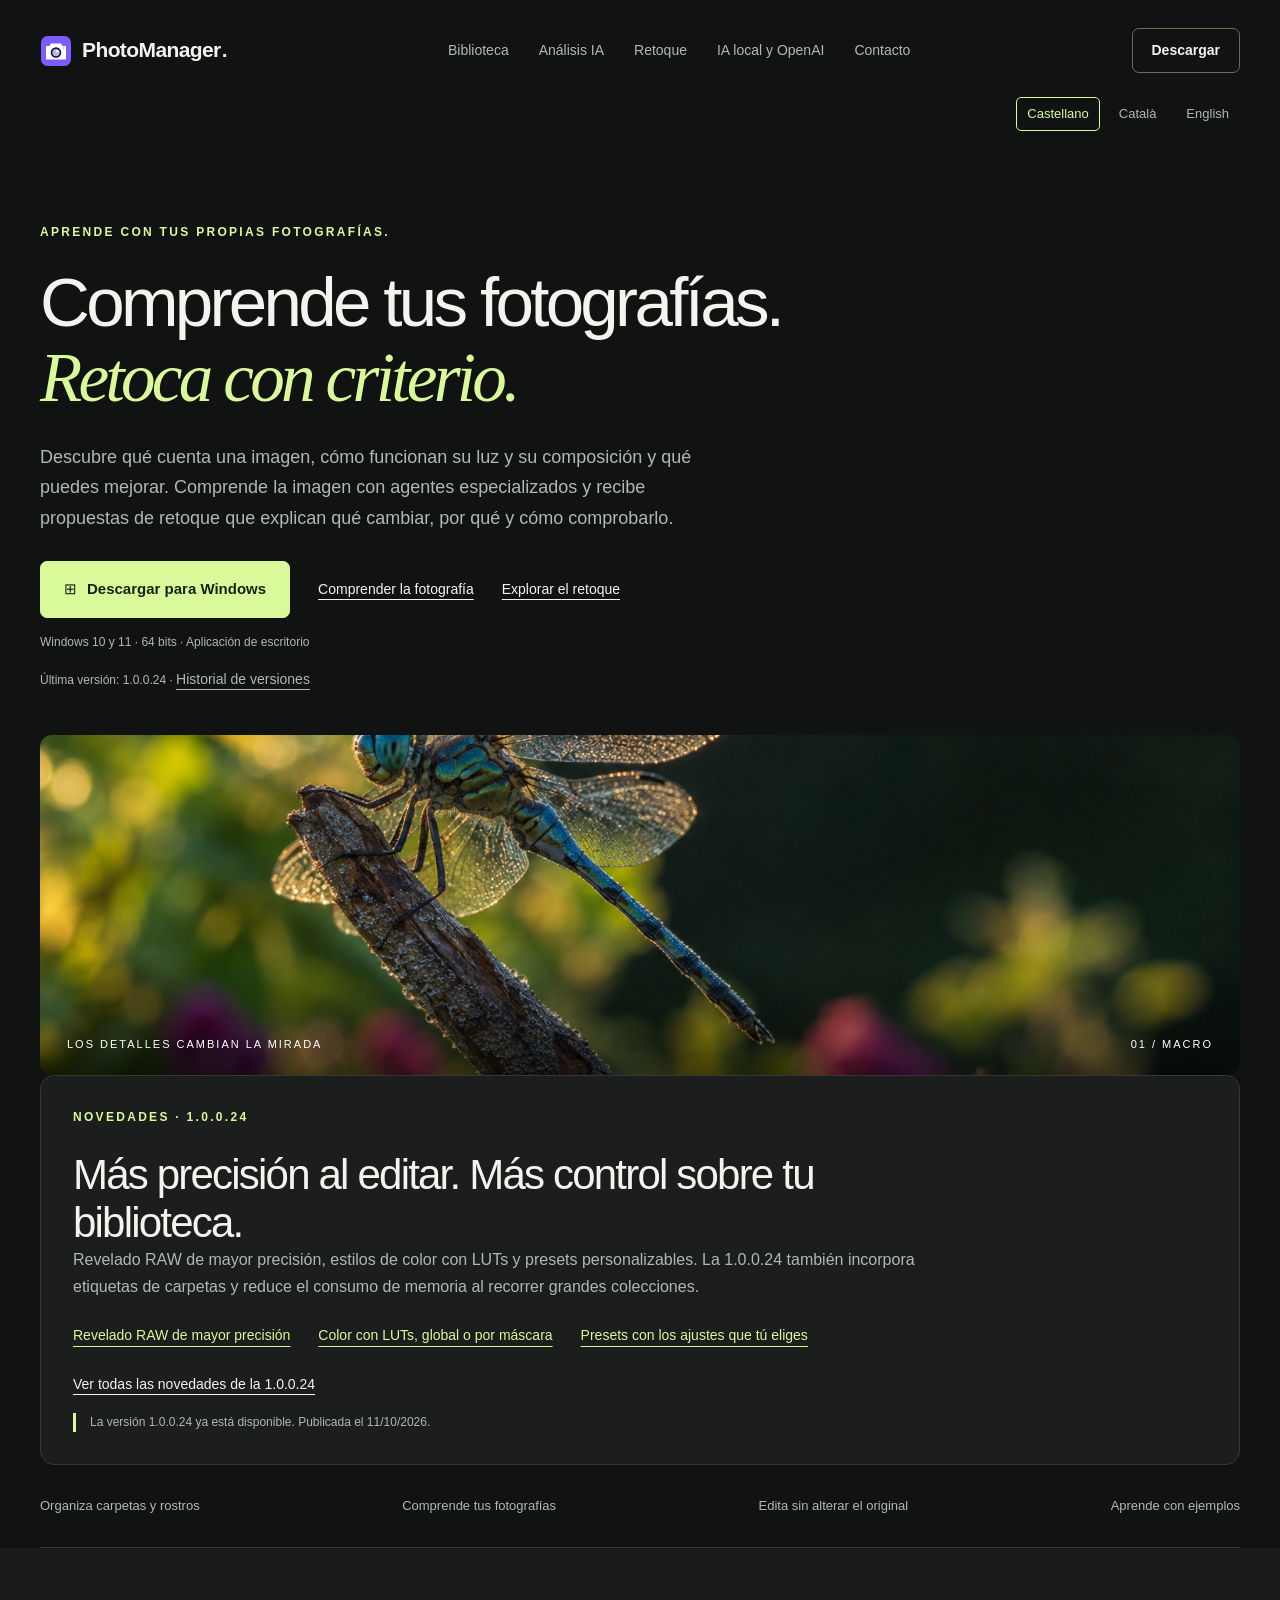
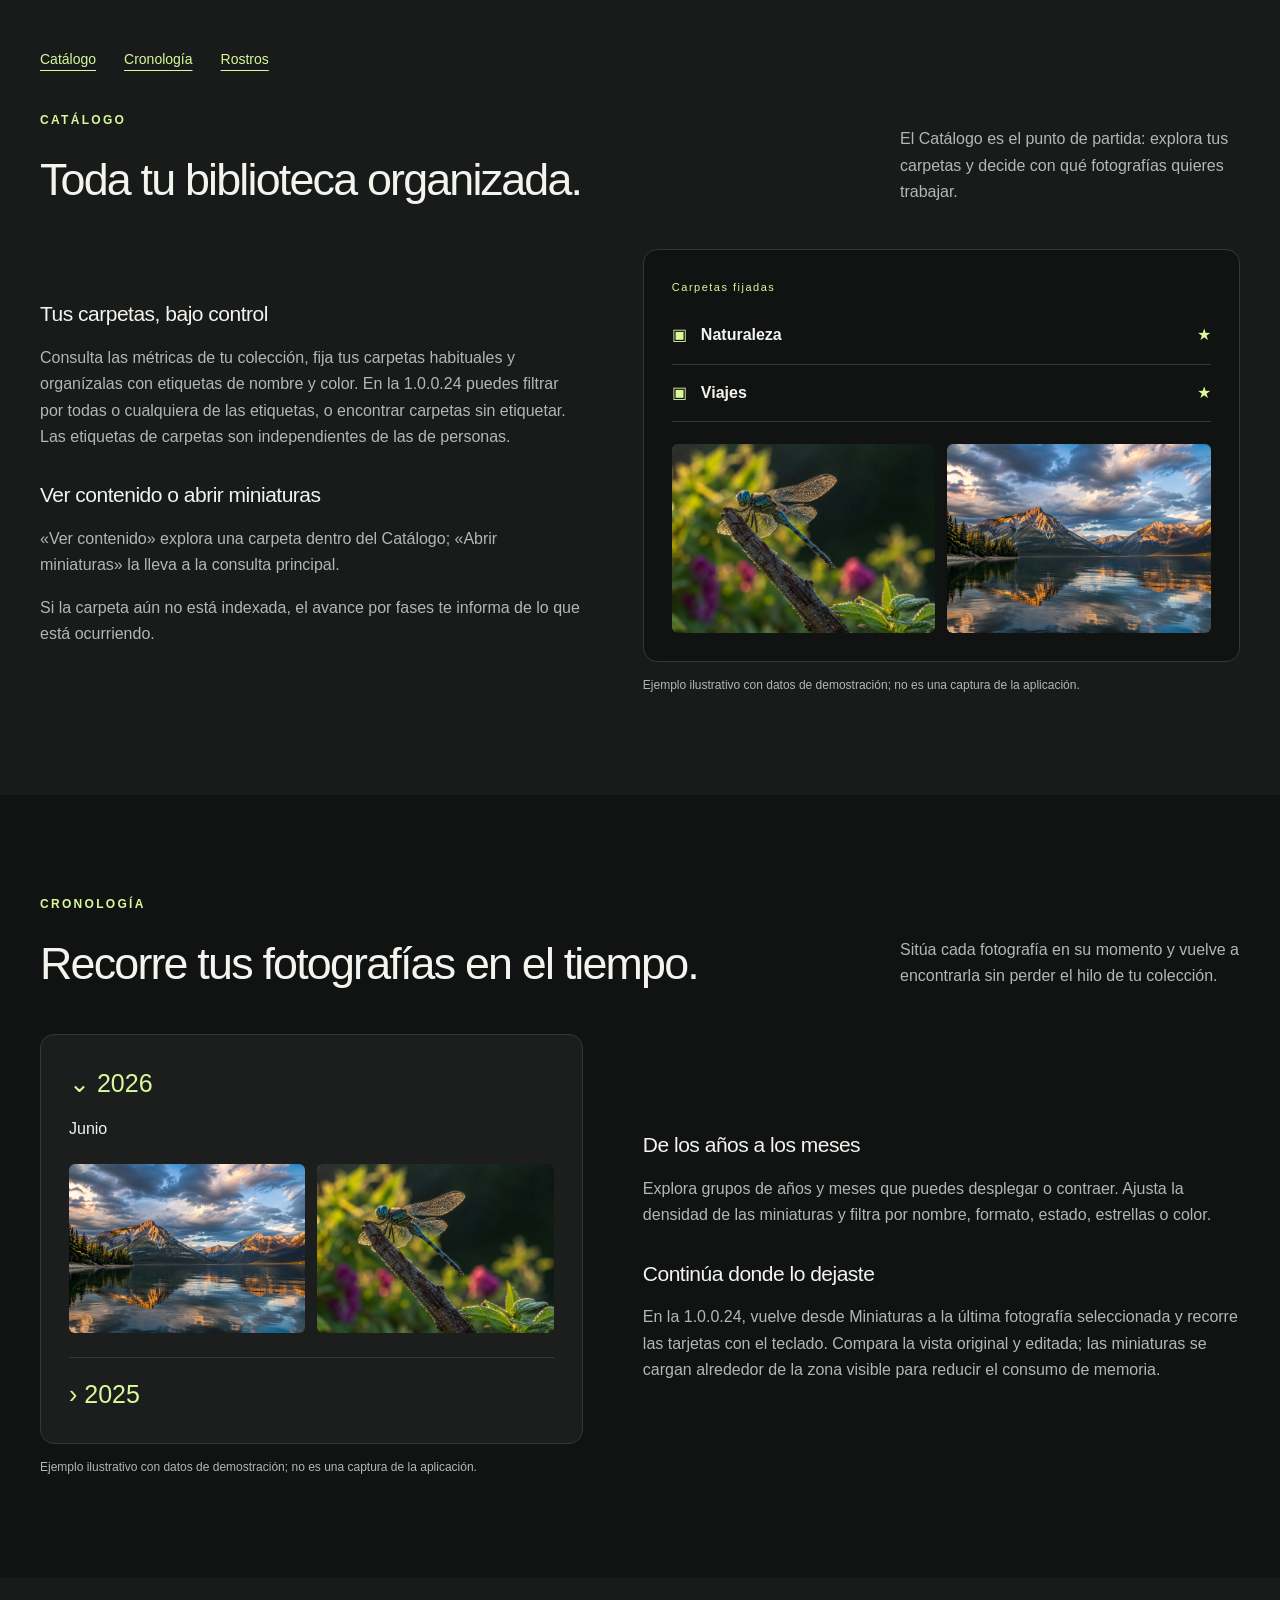
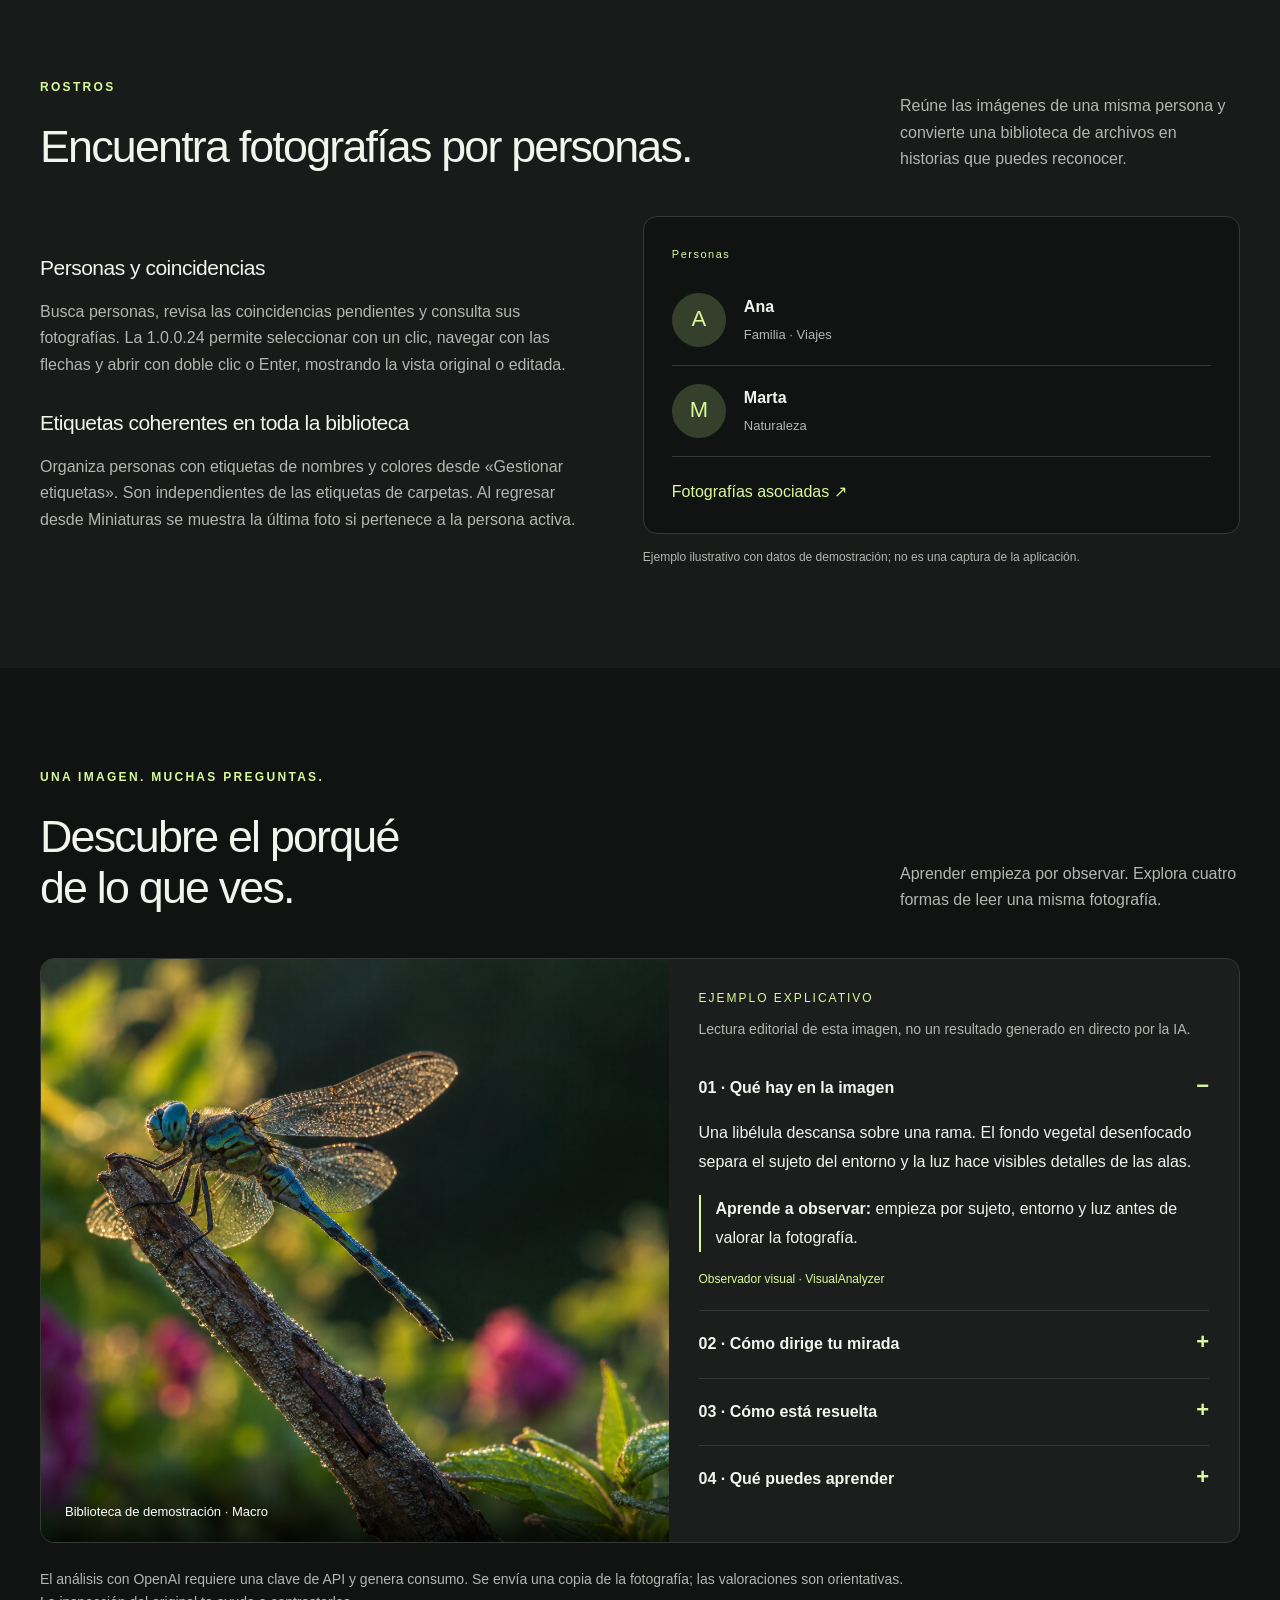
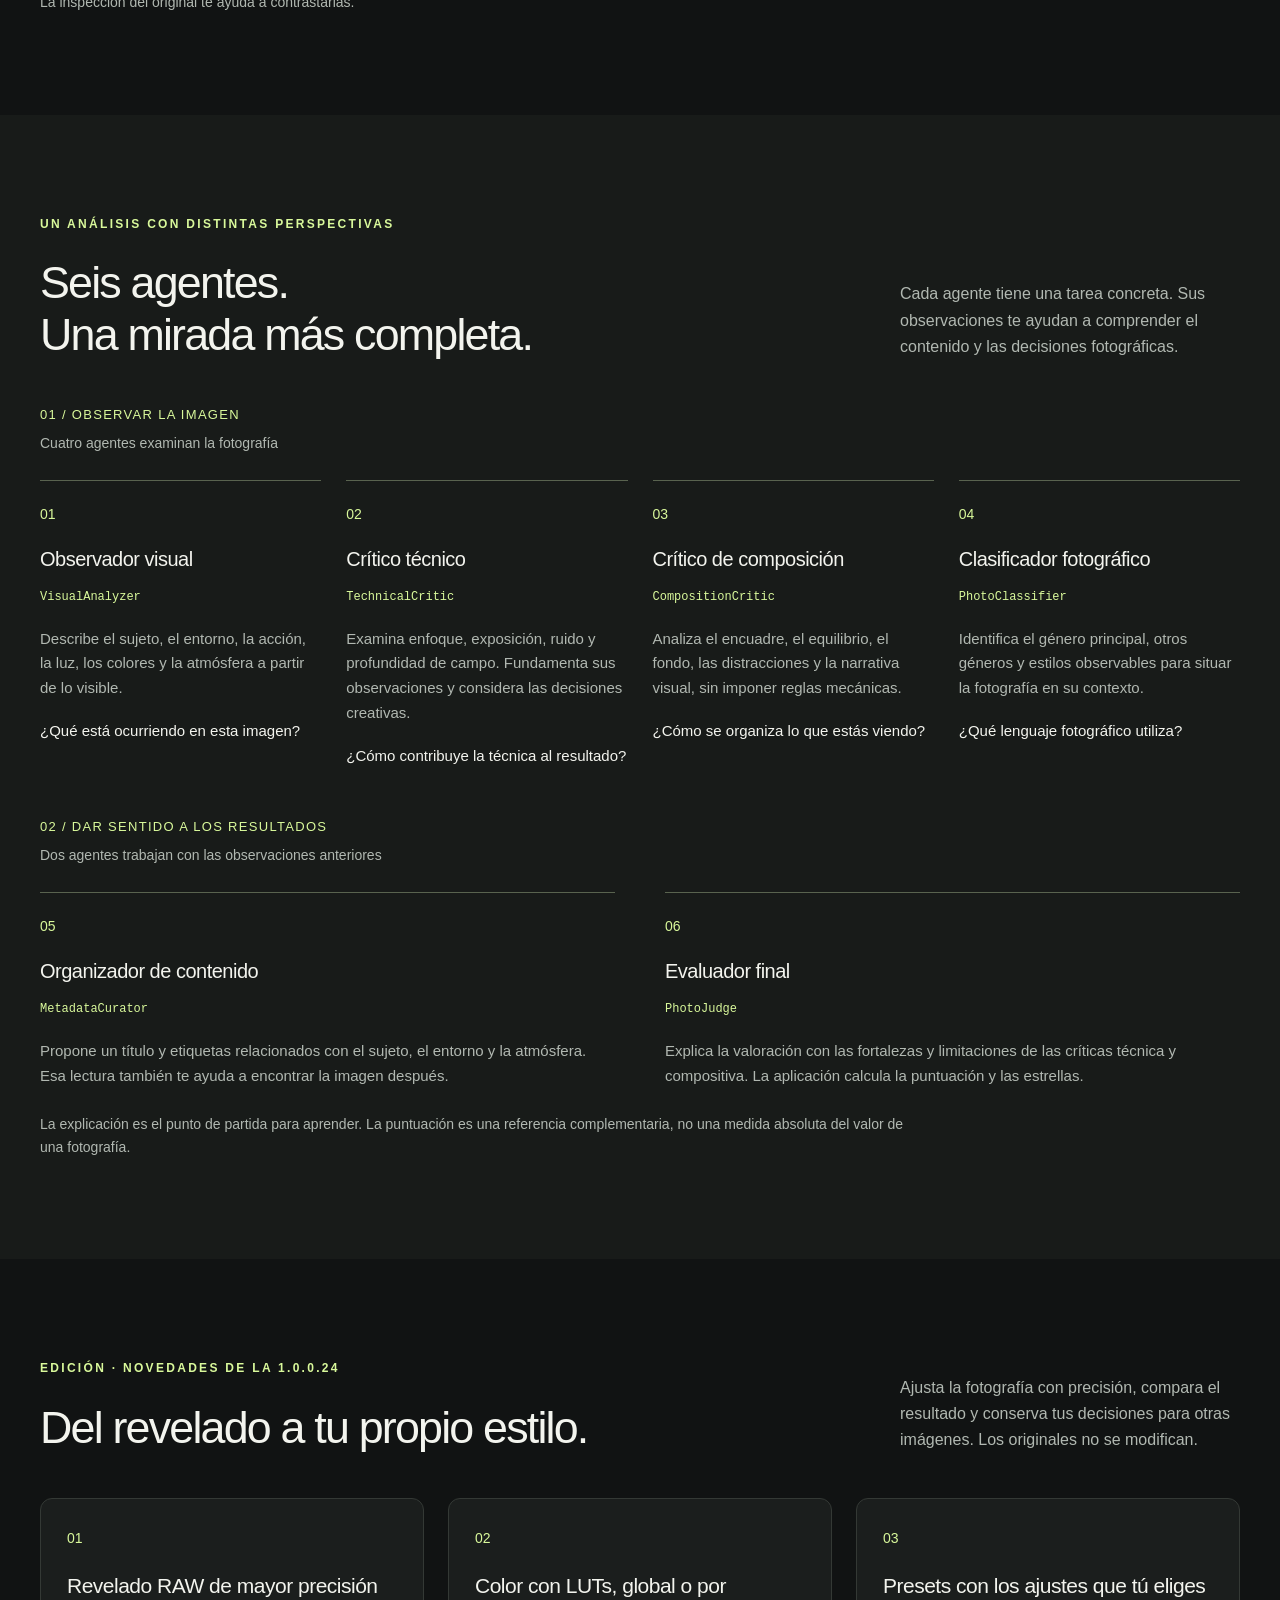
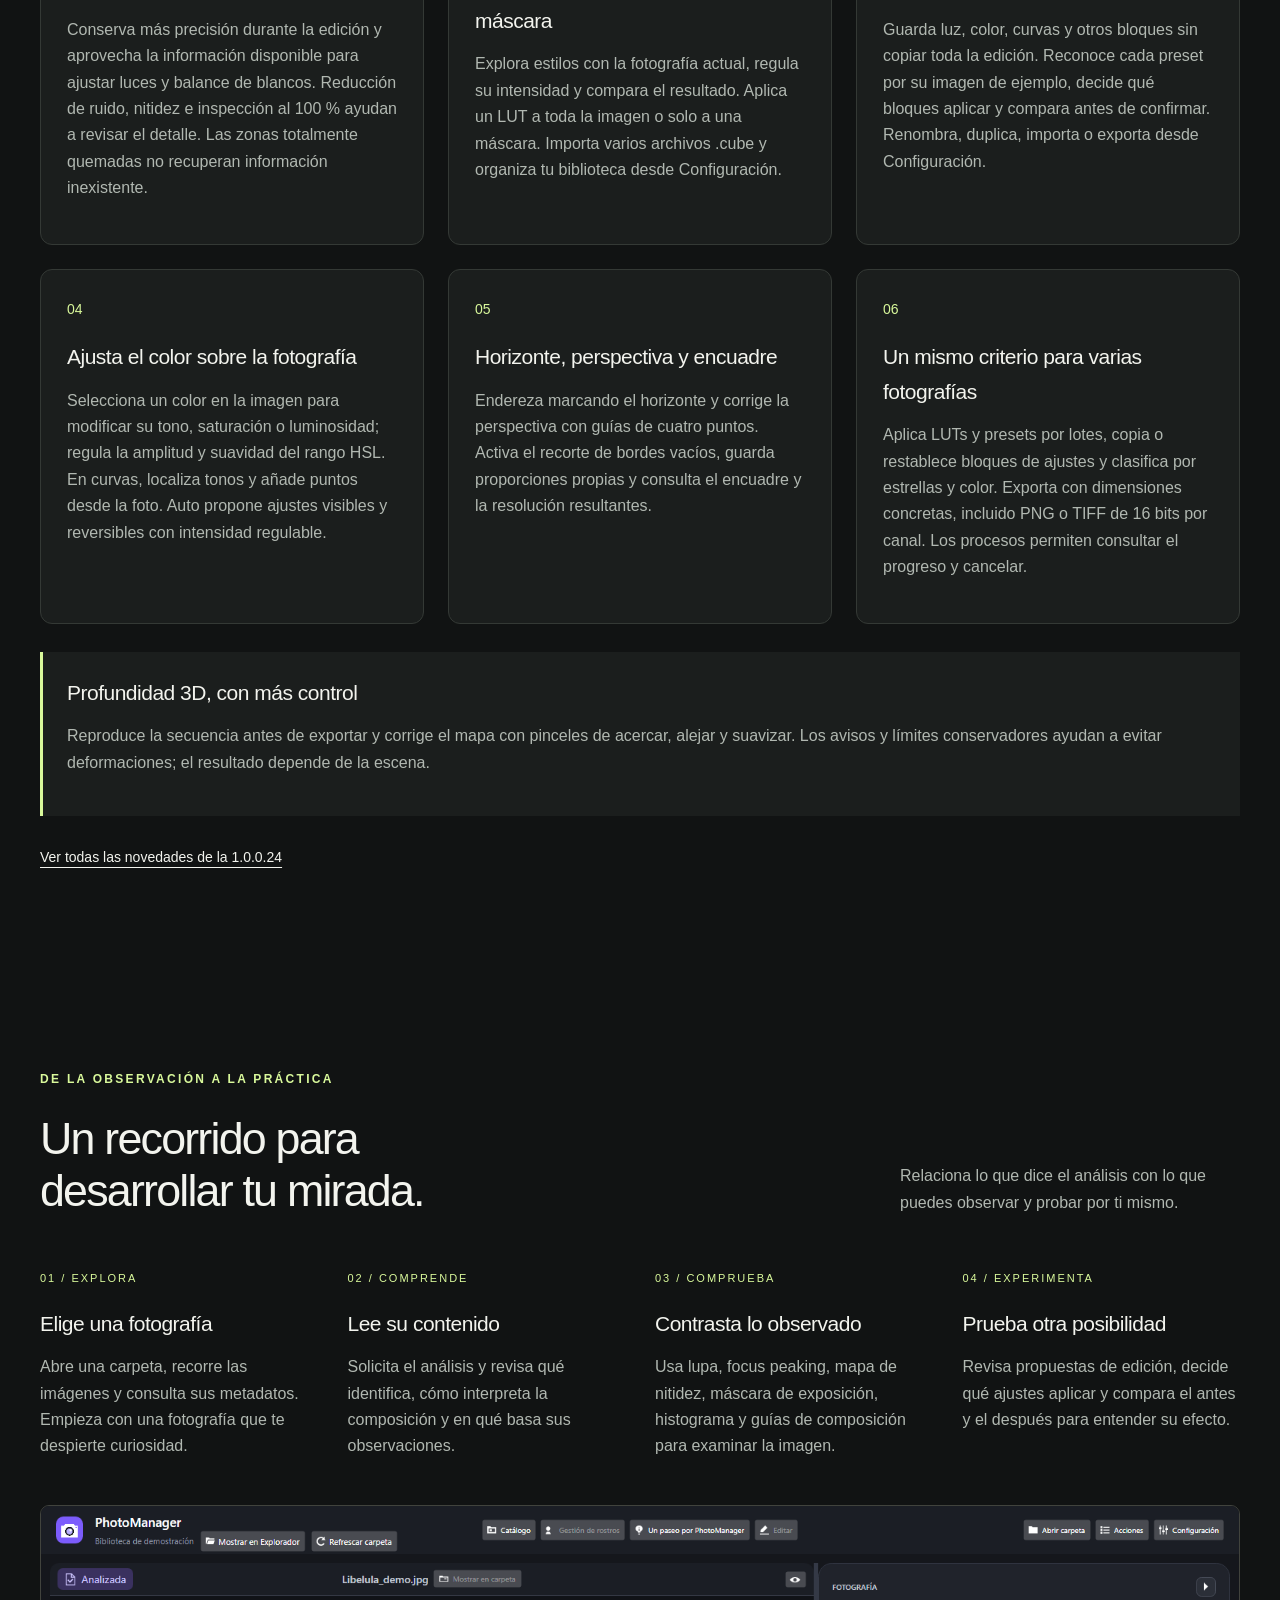
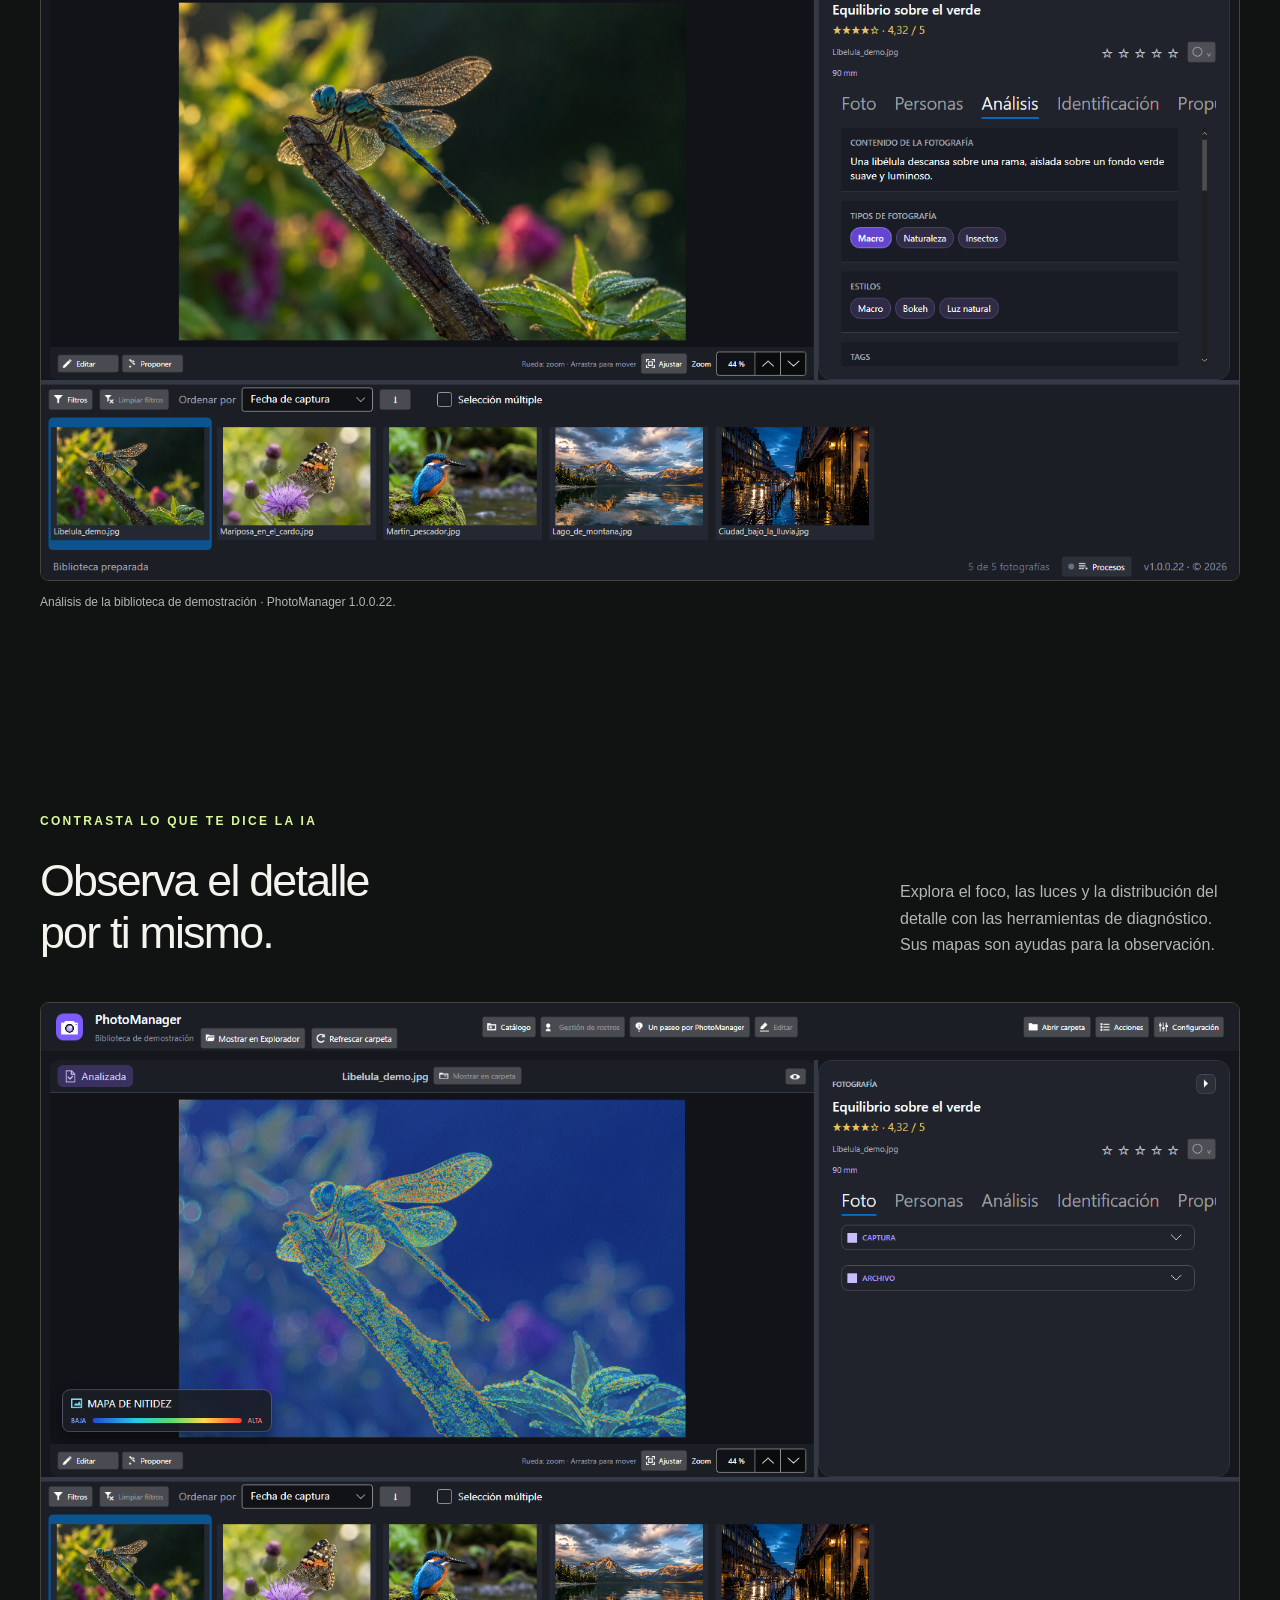
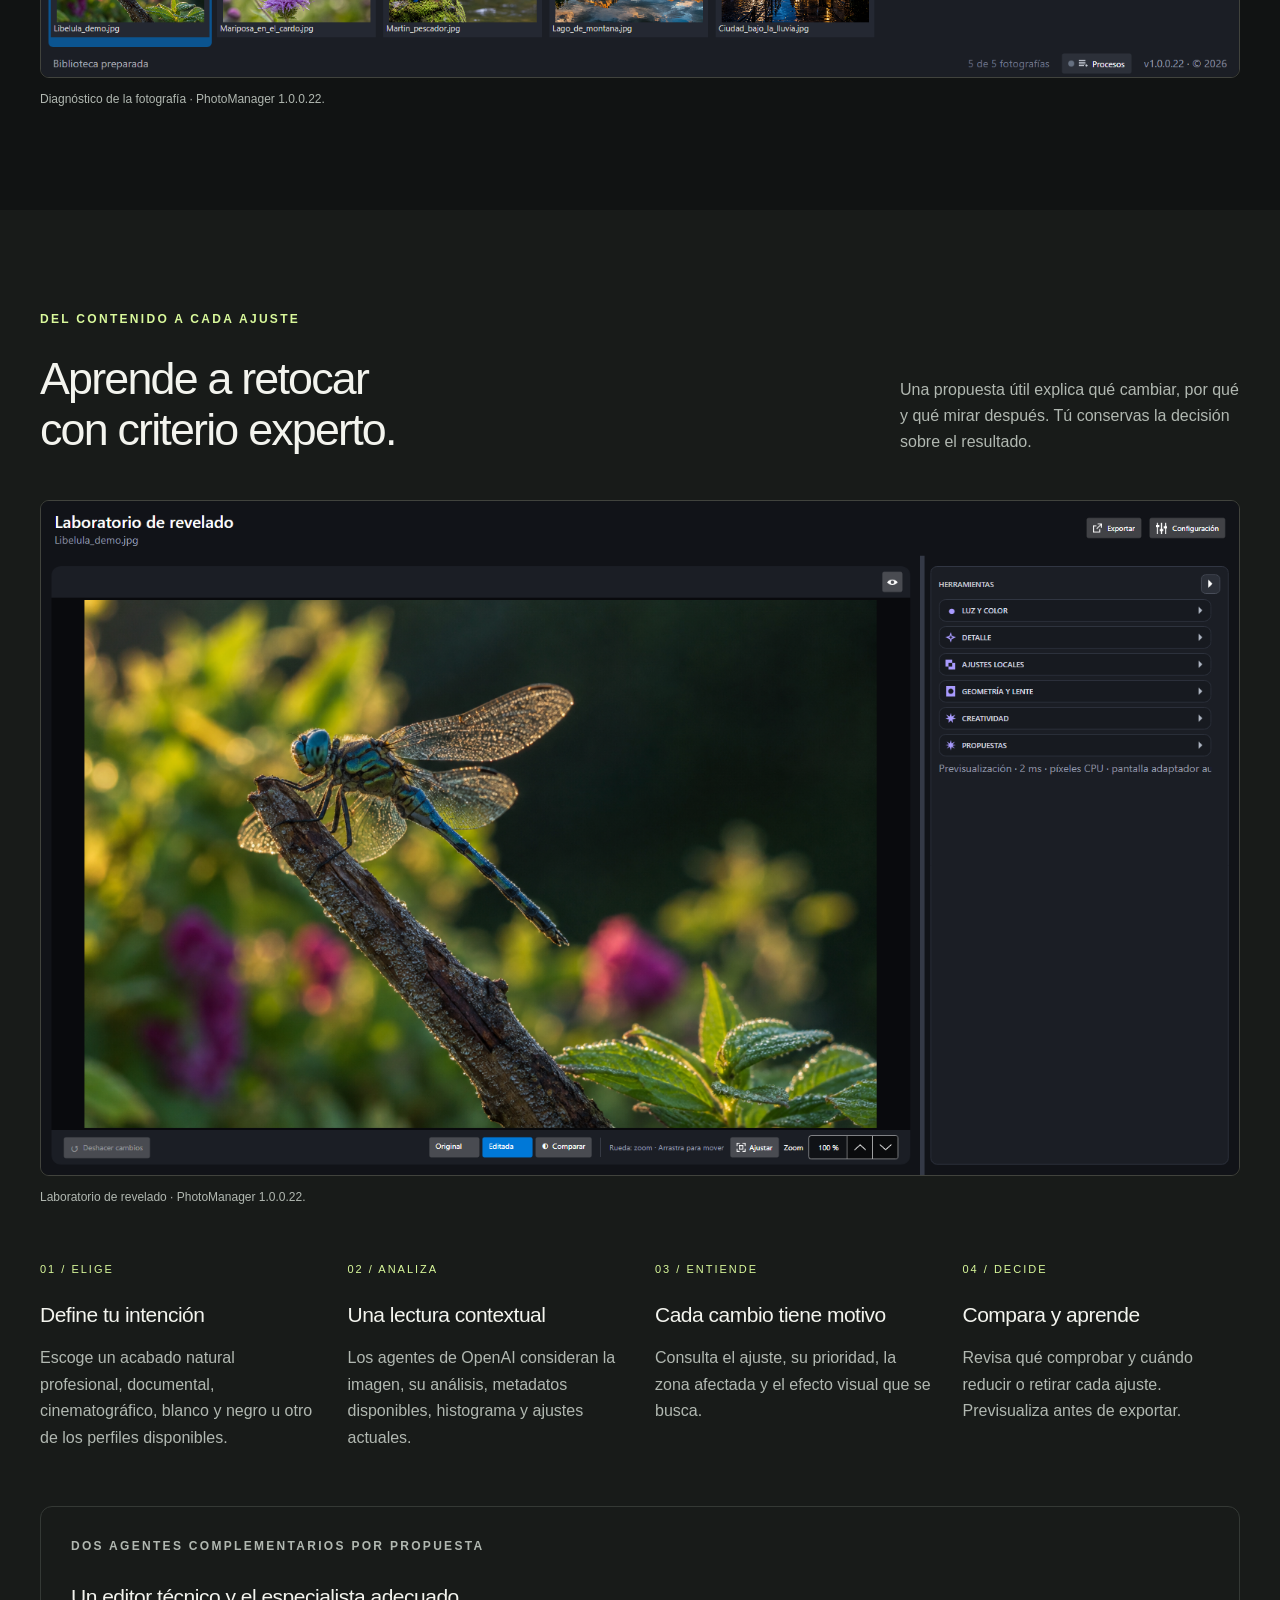
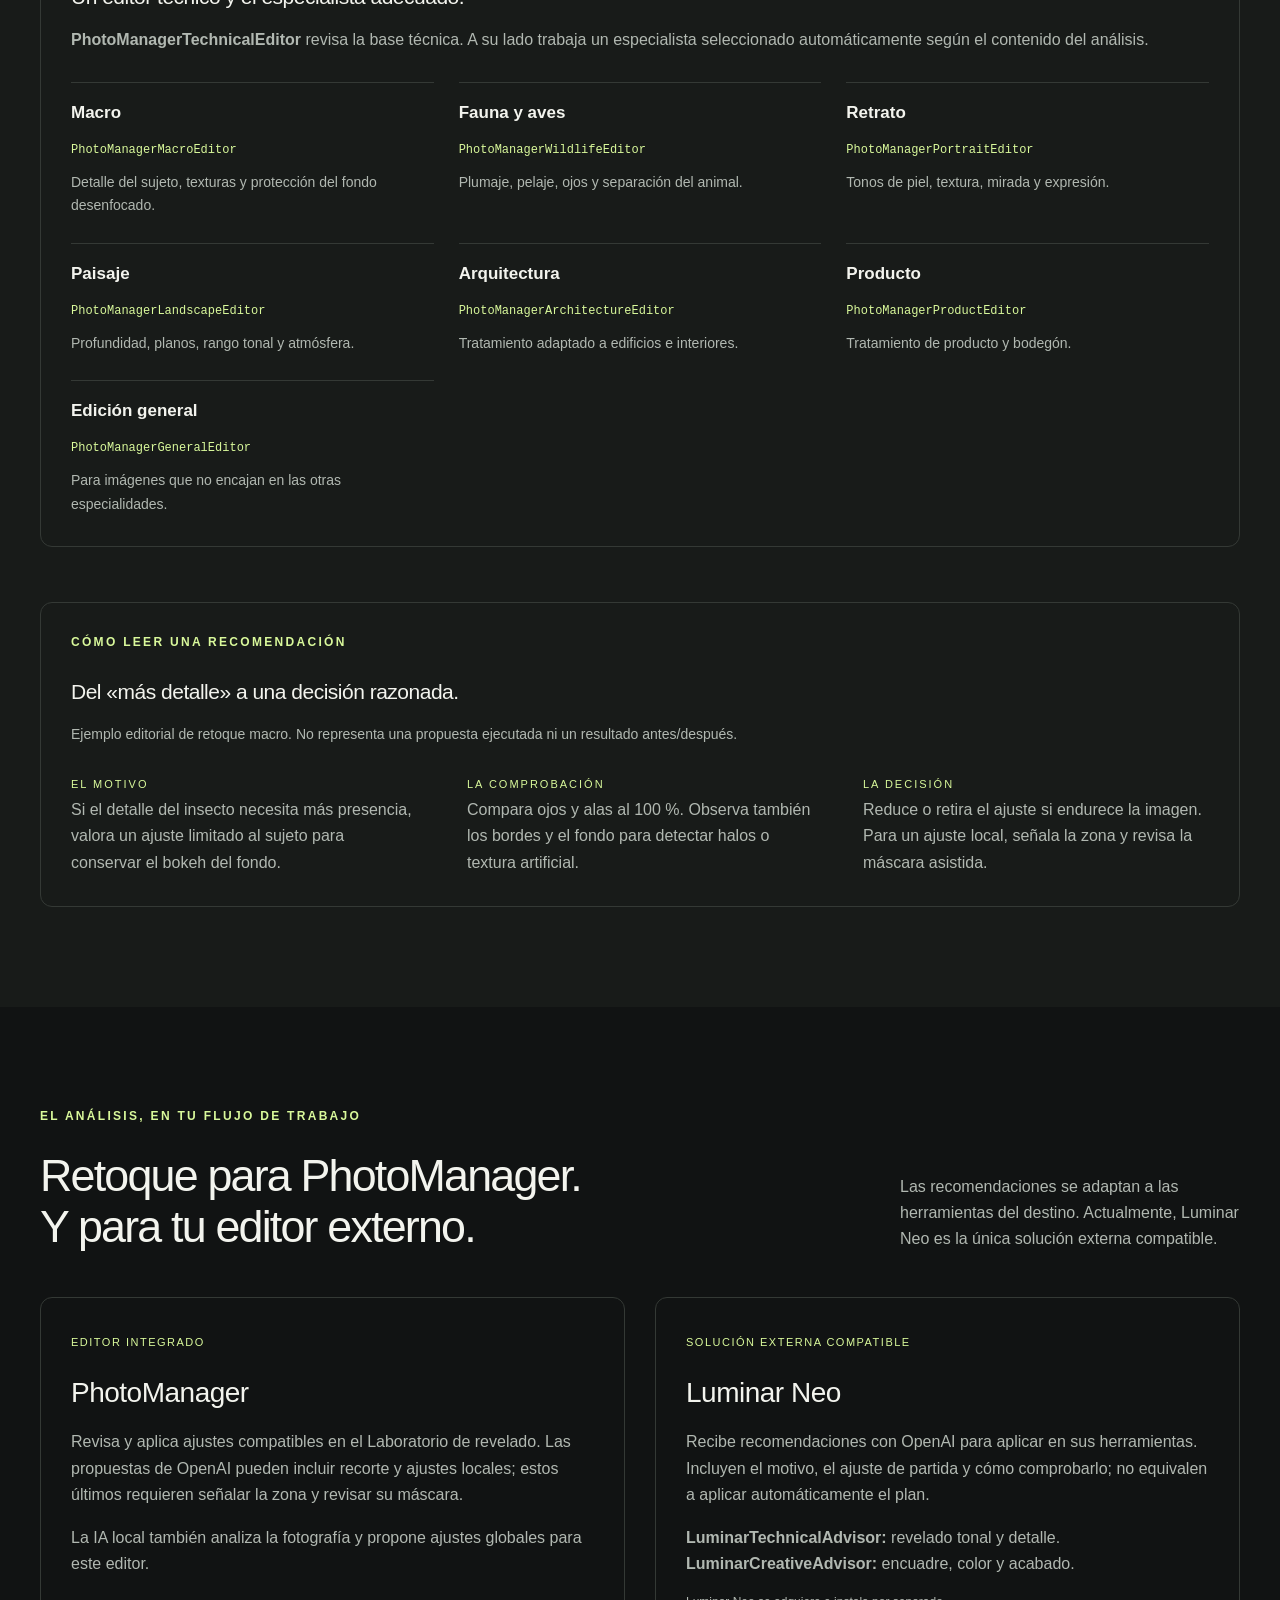
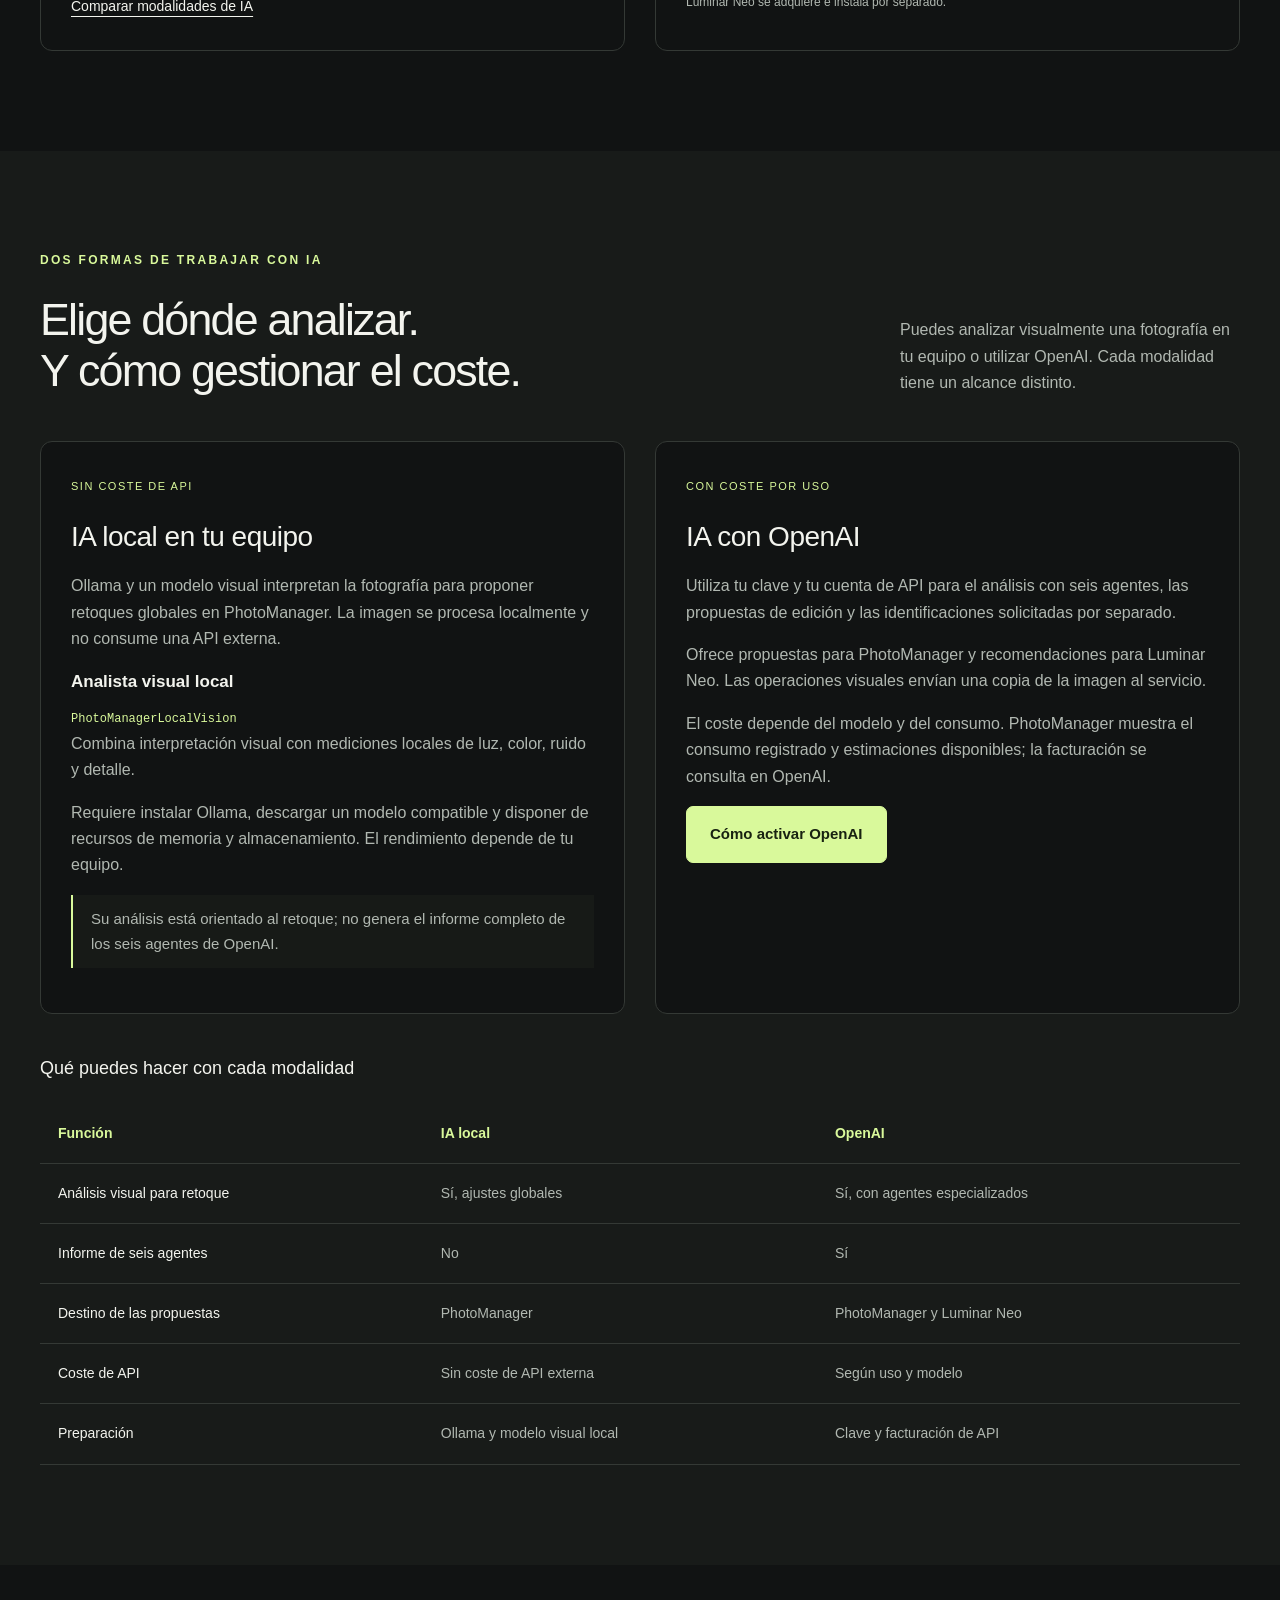
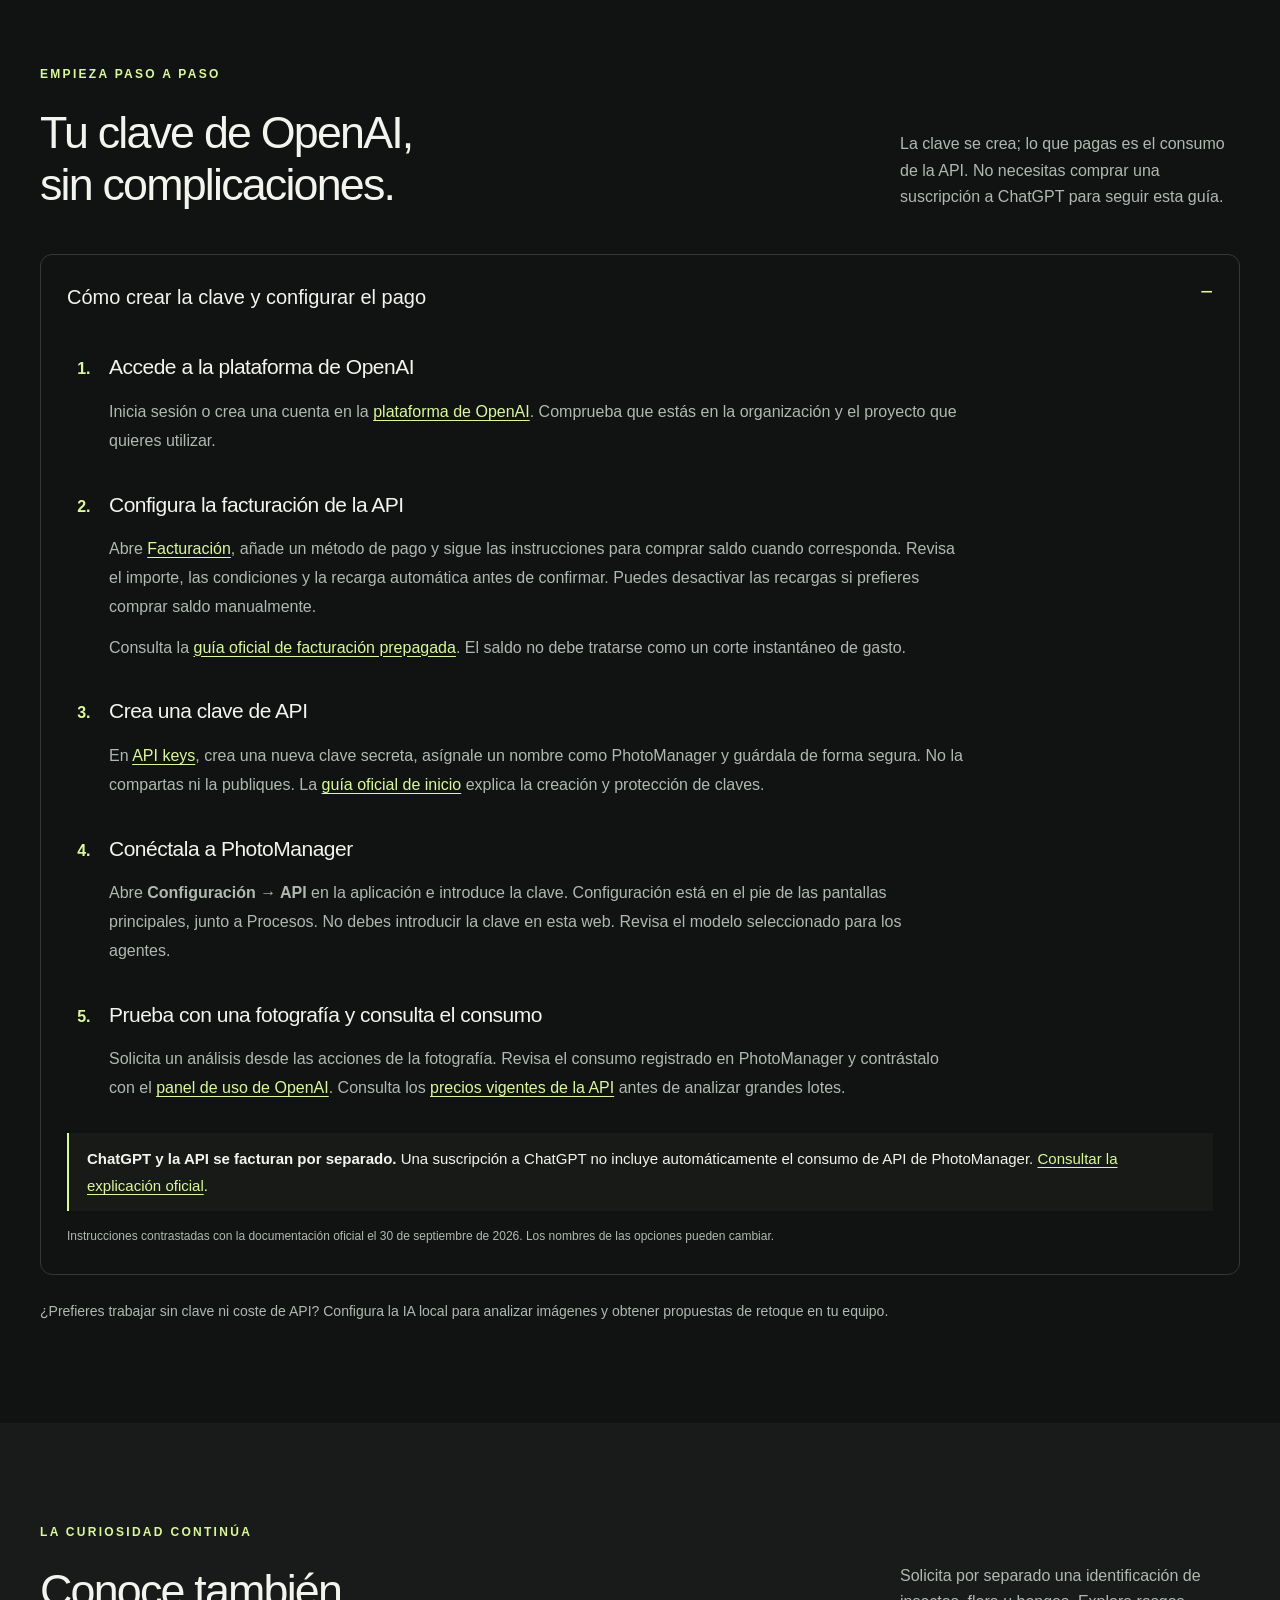
==== commit 3aa7e23b: "Publica novedades y descarga de PhotoManager 1.0.0.24 en tres idiomas" ====
--- a/docs/index.html
+++ b/docs/index.html
@@ -3,7 +3,7 @@
 <head>
   <meta charset="utf-8"><meta name="viewport" content="width=device-width, initial-scale=1">
   <title>PhotoManager — Comprende tus fotografías. Retoca con criterio.</title>
-  <meta name="description" content="Organiza tus fotografías con Catálogo y Rostros, aprende con paseos guiados y retoca conservando los originales. Descubre las novedades de PhotoManager 1.0.0.23 para Windows.">
+  <meta name="description" content="Organiza, analiza y edita tu biblioteca con PhotoManager para Windows. Descubre las novedades de la 1.0.0.24: RAW de mayor precisión, LUTs y presets personalizables.">
   <meta name="theme-color" content="#111313">
   <link rel="icon" href="assets/favicon.svg" type="image/svg+xml">
   <link rel="stylesheet" href="styles.css">
@@ -12,7 +12,7 @@
   <link rel="alternate" hreflang="ca" href="https://gtrepat.github.io/PhotoManager.Downloads/ca/">
   <link rel="alternate" hreflang="en" href="https://gtrepat.github.io/PhotoManager.Downloads/en/">
   <link rel="alternate" hreflang="x-default" href="https://gtrepat.github.io/PhotoManager.Downloads/">
-  <script id="site-messages" type="application/json">{"language":"Idioma","interfaceNote":"Los nombres de los controles de la aplicación se muestran en castellano para que puedas encontrarlos.","unavailable":"No se ha podido consultar la versión publicada. Puedes descargar la 1.0.0.23 con el botón.","missing":"La versión consultada todavía no incluye instalador. Sigue disponible la descarga de la 1.0.0.23.","error":"No se ha podido comprobar la última versión. Sigue disponible la descarga de la 1.0.0.23.","download":"Descargar para Windows","latest":"Última versión estable disponible.","latestTitle":"Última versión","copied":"Correo copiado.","copyError":"No se pudo copiar. Selecciona la dirección y cópiala manualmente.","dateLocale":"es-ES","repository":"GTREPAT/PhotoManager.Downloads"}</script>
+  <script id="site-messages" type="application/json">{"language":"Idioma","interfaceNote":"Los nombres de los controles de la aplicación se muestran en castellano para que puedas encontrarlos.","unavailable":"No se ha podido consultar la versión publicada. Puedes descargar la 1.0.0.24 con el botón.","missing":"La versión consultada todavía no incluye instalador. Sigue disponible la descarga de la 1.0.0.24.","error":"No se ha podido comprobar la última versión. Sigue disponible la descarga de la 1.0.0.24.","download":"Descargar para Windows","latest":"Última versión estable disponible.","latestTitle":"Última versión","copied":"Correo copiado.","copyError":"No se pudo copiar. Selecciona la dirección y cópiala manualmente.","dateLocale":"es-ES","repository":"GTREPAT/PhotoManager.Downloads"}</script>
   <script src="i18n.js" defer></script>
   <script src="app.js" defer></script><script src="contact.js" defer></script>
 </head>
@@ -20,7 +20,7 @@
 <a class="skip" href="#contenido">Saltar al contenido</a>
 <header class="header wrap">
   <a class="brand" href="#" aria-label="PhotoManager, inicio"><img src="assets/favicon.svg" width="32" height="32" alt="">PhotoManager<span class="brand-dot">.</span></a>
-  <nav aria-label="Navegación principal"><a href="#biblioteca">Biblioteca</a><a href="#analisis">Análisis IA</a><a href="#retoque">Retoque</a><a href="#modalidades">IA local y OpenAI</a><a href="#contacto">Contacto</a></nav>
+  <nav aria-label="Navegación principal"><a href="#biblioteca">Biblioteca</a><a href="#analisis">Análisis IA</a><a href="#edicion">Retoque</a><a href="#modalidades">IA local y OpenAI</a><a href="#contacto">Contacto</a></nav>
   <a class="button small" href="#descarga">Descargar</a>
   <nav class="language-switch" aria-label="Idioma"><a href="index.html" lang="es" hreflang="es" data-language="es" aria-current="page">Castellano</a><a href="ca/index.html" lang="ca" hreflang="ca" data-language="ca">Català</a><a href="en/index.html" lang="en" hreflang="en" data-language="en">English</a></nav>
 </header>
@@ -29,32 +29,42 @@
     <div class="hero-copy"><p class="eyebrow">APRENDE CON TUS PROPIAS FOTOGRAFÍAS.</p>
     <h1>Comprende tus fotografías.<br><em>Retoca con criterio.</em></h1>
     <p class="intro">Descubre qué cuenta una imagen, cómo funcionan su luz y su composición y qué puedes mejorar. Comprende la imagen con agentes especializados y recibe propuestas de retoque que explican qué cambiar, por qué y cómo comprobarlo.</p>
-    <div class="actions"><a class="button" href="#descarga"><span aria-hidden="true">⊞</span> Descargar para Windows</a><a class="text-link" href="#analisis">Comprender la fotografía</a><a class="text-link" href="#retoque">Explorar el retoque</a></div>
-    <p class="micro">Windows 10 y 11 · 64 bits · Aplicación de escritorio</p><p class="micro">Última versión: 1.0.0.23 · <a class="text-link" href="versiones.html">Historial de versiones</a></p></div>
+    <div class="actions"><a class="button" href="#descarga"><span aria-hidden="true">⊞</span> Descargar para Windows</a><a class="text-link" href="#analisis">Comprender la fotografía</a><a class="text-link" href="#edicion">Explorar el retoque</a></div>
+    <p class="micro">Windows 10 y 11 · 64 bits · Aplicación de escritorio</p><p class="micro">Última versión: 1.0.0.24 · <a class="text-link" href="versiones.html">Historial de versiones</a></p></div>
     <figure class="hero-photo"><img src="assets/dragonfly.png" alt="Libélula iluminada a contraluz, fotografía de la biblioteca de demostración de PhotoManager" width="1536" height="1024" fetchpriority="high"><figcaption><span>LOS DETALLES CAMBIAN LA MIRADA</span><span>01 / MACRO</span></figcaption></figure>
   </section>
 
+  <section id="novedades-1-0-0-24" class="wrap release-preview" aria-labelledby="release-preview-title">
+    <p class="eyebrow">NOVEDADES · 1.0.0.24</p>
+    <h2 id="release-preview-title">Más precisión al editar. Más control sobre tu biblioteca.</h2>
+    <p>Revelado RAW de mayor precisión, estilos de color con LUTs y presets personalizables. La 1.0.0.24 también incorpora etiquetas de carpetas y reduce el consumo de memoria al recorrer grandes colecciones.</p>
+    <nav class="library-nav" aria-label="EDICIÓN · NOVEDADES DE LA 1.0.0.24">
+      <a href="#revelado-raw">Revelado RAW de mayor precisión</a><a href="#luts">Color con LUTs, global o por máscara</a><a href="#presets">Presets con los ajustes que tú eliges</a>
+    </nav>
+    <a class="text-link" href="versiones.html#version-1-0-0-24">Ver todas las novedades de la 1.0.0.24</a>
+    <p class="micro release-status">La versión 1.0.0.24 ya está disponible. Publicada el 11/10/2026.</p>
+  </section>
   <div class="feature-strip wrap"><span>Organiza carpetas y rostros</span><span>Comprende tus fotografías</span><span>Edita sin alterar el original</span><span>Aprende con ejemplos</span></div>
 
   <section id="biblioteca" class="section workspace"><div class="wrap">
     <nav class="library-nav" aria-label="Explorar la biblioteca"><a href="#biblioteca">Catálogo</a><a href="#cronologia">Cronología</a><a href="#rostros">Rostros</a></nav>
     <div class="section-heading"><div><p class="eyebrow">CATÁLOGO</p><h2>Toda tu biblioteca organizada.</h2></div><p>El Catálogo es el punto de partida: explora tus carpetas y decide con qué fotografías quieres trabajar.</p></div>
     <div class="library-block">
-      <div class="library-copy"><h3>Tus carpetas, bajo control</h3><p>Consulta las métricas de tu colección y fija las carpetas que utilizas habitualmente para tenerlas siempre a mano.</p><h3>Ver contenido o abrir miniaturas</h3><p>«Ver contenido» explora una carpeta dentro del Catálogo; «Abrir miniaturas» la lleva a la consulta principal.</p><p>Si la carpeta aún no está indexada, el avance por fases te informa de lo que está ocurriendo.</p></div>
+      <div class="library-copy"><h3>Tus carpetas, bajo control</h3><p>Consulta las métricas de tu colección, fija tus carpetas habituales y organízalas con etiquetas de nombre y color. En la 1.0.0.24 puedes filtrar por todas o cualquiera de las etiquetas, o encontrar carpetas sin etiquetar. Las etiquetas de carpetas son independientes de las de personas.</p><h3>Ver contenido o abrir miniaturas</h3><p>«Ver contenido» explora una carpeta dentro del Catálogo; «Abrir miniaturas» la lleva a la consulta principal.</p><p>Si la carpeta aún no está indexada, el avance por fases te informa de lo que está ocurriendo.</p></div>
       <figure class="library-visual"><div class="library-demo"><p class="tag">Carpetas fijadas</p><div class="folder-demo"><span aria-hidden="true">▣</span><strong>Naturaleza</strong><span aria-hidden="true">★</span></div><div class="folder-demo"><span aria-hidden="true">▣</span><strong>Viajes</strong><span aria-hidden="true">★</span></div><div class="demo-photos"><img src="assets/dragonfly.png" alt="Libélula en una fotografía de demostración" width="1536" height="1024" loading="lazy"><img src="assets/landscape.png" alt="Lago y montañas en una fotografía de demostración" loading="lazy"></div></div><figcaption>Ejemplo ilustrativo con datos de demostración; no es una captura de la aplicación.</figcaption></figure>
     </div>
   </div></section>
   <section id="cronologia" class="section wrap">
     <div class="section-heading"><div><p class="eyebrow">CRONOLOGÍA</p><h2>Recorre tus fotografías en el tiempo.</h2></div><p>Sitúa cada fotografía en su momento y vuelve a encontrarla sin perder el hilo de tu colección.</p></div>
     <div class="library-block library-block-reverse">
-      <div class="library-copy"><h3>De los años a los meses</h3><p>Explora grupos de años y meses que puedes desplegar o contraer. Ajusta la densidad de las miniaturas y filtra por nombre, formato, estado, estrellas o color.</p><h3>Continúa donde lo dejaste</h3><p>Abre una fotografía y vuelve a la misma posición: se conservan la selección, el orden, los grupos y el desplazamiento.</p></div>
+      <div class="library-copy"><h3>De los años a los meses</h3><p>Explora grupos de años y meses que puedes desplegar o contraer. Ajusta la densidad de las miniaturas y filtra por nombre, formato, estado, estrellas o color.</p><h3>Continúa donde lo dejaste</h3><p>En la 1.0.0.24, vuelve desde Miniaturas a la última fotografía seleccionada y recorre las tarjetas con el teclado. Compara la vista original y editada; las miniaturas se cargan alrededor de la zona visible para reducir el consumo de memoria.</p></div>
       <figure class="library-visual"><div class="library-demo timeline-demo"><p class="demo-year"><span aria-hidden="true">⌄</span> 2026</p><p>Junio</p><div class="demo-photos"><img src="assets/landscape.png" alt="Lago y montañas en una fotografía de demostración" loading="lazy"><img src="assets/dragonfly.png" alt="Libélula en una fotografía de demostración" width="1536" height="1024" loading="lazy"></div><p class="demo-year"><span aria-hidden="true">›</span> 2025</p></div><figcaption>Ejemplo ilustrativo con datos de demostración; no es una captura de la aplicación.</figcaption></figure>
     </div>
   </section>
   <section id="rostros" class="section workspace"><div class="wrap">
     <div class="section-heading"><div><p class="eyebrow">ROSTROS</p><h2>Encuentra fotografías por personas.</h2></div><p>Reúne las imágenes de una misma persona y convierte una biblioteca de archivos en historias que puedes reconocer.</p></div>
     <div class="library-block">
-      <div class="library-copy"><h3>Personas y coincidencias</h3><p>Busca personas, revisa las coincidencias pendientes y consulta las fotografías asociadas a cada una.</p><h3>Etiquetas coherentes en toda la biblioteca</h3><p>Organiza personas con etiquetas globales de nombres y colores. Asigna etiquetas existentes desde las propiedades y adminístralas en «Gestionar etiquetas».</p></div>
+      <div class="library-copy"><h3>Personas y coincidencias</h3><p>Busca personas, revisa las coincidencias pendientes y consulta sus fotografías. La 1.0.0.24 permite seleccionar con un clic, navegar con las flechas y abrir con doble clic o Enter, mostrando la vista original o editada.</p><h3>Etiquetas coherentes en toda la biblioteca</h3><p>Organiza personas con etiquetas de nombres y colores desde «Gestionar etiquetas». Son independientes de las etiquetas de carpetas. Al regresar desde Miniaturas se muestra la última foto si pertenece a la persona activa.</p></div>
       <figure class="library-visual"><div class="library-demo"><p class="tag">Personas</p><div class="person-demo"><span class="demo-avatar" aria-hidden="true">A</span><div><strong>Ana</strong><p>Familia · Viajes</p></div></div><div class="person-demo"><span class="demo-avatar" aria-hidden="true">M</span><div><strong>Marta</strong><p>Naturaleza</p></div></div><p class="demo-related">Fotografías asociadas <span aria-hidden="true">↗</span></p></div><figcaption>Ejemplo ilustrativo con datos de demostración; no es una captura de la aplicación.</figcaption></figure>
     </div>
   </div></section>
@@ -85,6 +95,19 @@
       <article><span class="number">06</span><h3>Evaluador final</h3><code>PhotoJudge</code><p>Explica la valoración con las fortalezas y limitaciones de las críticas técnica y compositiva. La aplicación calcula la puntuación y las estrellas.</p></article>
     </div><p class="agent-footnote">La explicación es el punto de partida para aprender. La puntuación es una referencia complementaria, no una medida absoluta del valor de una fotografía.</p>
   </div></section>
+  <section id="edicion" class="section wrap" aria-labelledby="editing-title">
+    <div class="section-heading"><div><p class="eyebrow">EDICIÓN · NOVEDADES DE LA 1.0.0.24</p><h2 id="editing-title">Del revelado a tu propio estilo.</h2></div><p>Ajusta la fotografía con precisión, compara el resultado y conserva tus decisiones para otras imágenes. Los originales no se modifican.</p></div>
+    <div class="editing-grid">
+      <article id="revelado-raw"><span class="number" aria-hidden="true">01</span><h3>Revelado RAW de mayor precisión</h3><p>Conserva más precisión durante la edición y aprovecha la información disponible para ajustar luces y balance de blancos. Reducción de ruido, nitidez e inspección al 100 % ayudan a revisar el detalle. Las zonas totalmente quemadas no recuperan información inexistente.</p></article>
+      <article id="luts"><span class="number" aria-hidden="true">02</span><h3>Color con LUTs, global o por máscara</h3><p>Explora estilos con la fotografía actual, regula su intensidad y compara el resultado. Aplica un LUT a toda la imagen o solo a una máscara. Importa varios archivos .cube y organiza tu biblioteca desde Configuración.</p></article>
+      <article id="presets"><span class="number" aria-hidden="true">03</span><h3>Presets con los ajustes que tú eliges</h3><p>Guarda luz, color, curvas y otros bloques sin copiar toda la edición. Reconoce cada preset por su imagen de ejemplo, decide qué bloques aplicar y compara antes de confirmar. Renombra, duplica, importa o exporta desde Configuración.</p></article>
+      <article><span class="number" aria-hidden="true">04</span><h3>Ajusta el color sobre la fotografía</h3><p>Selecciona un color en la imagen para modificar su tono, saturación o luminosidad; regula la amplitud y suavidad del rango HSL. En curvas, localiza tonos y añade puntos desde la foto. Auto propone ajustes visibles y reversibles con intensidad regulable.</p></article>
+      <article><span class="number" aria-hidden="true">05</span><h3>Horizonte, perspectiva y encuadre</h3><p>Endereza marcando el horizonte y corrige la perspectiva con guías de cuatro puntos. Activa el recorte de bordes vacíos, guarda proporciones propias y consulta el encuadre y la resolución resultantes.</p></article>
+      <article><span class="number" aria-hidden="true">06</span><h3>Un mismo criterio para varias fotografías</h3><p>Aplica LUTs y presets por lotes, copia o restablece bloques de ajustes y clasifica por estrellas y color. Exporta con dimensiones concretas, incluido PNG o TIFF de 16 bits por canal. Los procesos permiten consultar el progreso y cancelar.</p></article>
+    </div>
+    <div class="depth-note"><h3>Profundidad 3D, con más control</h3><p>Reproduce la secuencia antes de exportar y corrige el mapa con pinceles de acercar, alejar y suavizar. Los avisos y límites conservadores ayudan a evitar deformaciones; el resultado depende de la escena.</p></div>
+    <a class="text-link" href="versiones.html#version-1-0-0-24">Ver todas las novedades de la 1.0.0.24</a>
+  </section>
   <section id="recorrido" class="section wrap">
     <div class="section-heading"><div><p class="eyebrow">DE LA OBSERVACIÓN A LA PRÁCTICA</p><h2>Un recorrido para<br>desarrollar tu mirada.</h2></div><p>Relaciona lo que dice el análisis con lo que puedes observar y probar por ti mismo.</p></div>
     <div class="steps learning-steps"><article><span>01 / EXPLORA</span><h3>Elige una fotografía</h3><p>Abre una carpeta, recorre las imágenes y consulta sus metadatos. Empieza con una fotografía que te despierte curiosidad.</p></article><article><span>02 / COMPRENDE</span><h3>Lee su contenido</h3><p>Solicita el análisis y revisa qué identifica, cómo interpreta la composición y en qué basa sus observaciones.</p></article><article><span>03 / COMPRUEBA</span><h3>Contrasta lo observado</h3><p>Usa lupa, focus peaking, mapa de nitidez, máscara de exposición, histograma y guías de composición para examinar la imagen.</p></article><article><span>04 / EXPERIMENTA</span><h3>Prueba otra posibilidad</h3><p>Revisa propuestas de edición, decide qué ajustes aplicar y compara el antes y el después para entender su efecto.</p></article></div>
@@ -119,14 +142,14 @@
   <section id="funciones" class="section wrap"><div class="section-heading"><div><p class="eyebrow">TODO ALREDEDOR DE TU FOTOGRAFÍA</p><h2>Tu biblioteca, conectada<br>con lo que aprendes.</h2></div><p>Organiza, recupera y edita tus imágenes en el mismo espacio de trabajo.</p></div><div class="features"><article><span class="number">BIBLIOTECA</span><h3>Encuentra tus imágenes</h3><p>Las imágenes RAW se cargan progresivamente, desde la vista previa hasta el revelado completo, con precarga de fotografías adyacentes.</p></article><article><span class="number">EDICIÓN</span><h3>Conserva tus originales</h3><p>El editor guarda los ajustes en una receta PME y los conserva al cambiar de fotografía. Las miniaturas reflejan la edición y el selector Original / Editada permite comparar. Trabaja luz, color, curvas y máscaras y exporta en JPEG, PNG o TIFF.</p></article><article><span class="number">CREATIVIDAD</span><h3>Sigue experimentando</h3><p>Explora perfiles y propuestas de edición o utiliza arte generativo local con ComfyUI y sus modelos, que requieren preparación adicional.</p></article></div>
     <div class="steps library-support"><article><span>AYUDA CON EJEMPLOS</span><h3>Prueba sin alterar tus fotos</h3><p>Abre Ayuda en cada pantalla para iniciar su paseo. Fotografías, personas y recetas de demostración permiten aprender los controles conservando tu sesión.</p></article><article><span>PROCESOS Y CONFIGURACIÓN</span><h3>Todo a mano en el pie</h3><p>Consulta tareas en curso, recuperadas o bloqueadas desde Procesos. Los trabajos pendientes compatibles se retoman al reiniciar y los análisis continúan al cambiar de carpeta. Configuración está a su lado en el pie común.</p></article></div>
 </section>
-  <section id="descarga" class="download section"><div class="wrap download-inner"><div><p class="eyebrow">TU PRÓXIMA MIRADA EMPIEZA AQUÍ</p><h2>Dale otra vida<br>a tu biblioteca.</h2><p>PhotoManager para Windows 10 y 11 de 64 bits.<br>El instalador incluye el entorno .NET necesario.</p></div><div class="download-card"><span class="tag">DESCARGA PARA WINDOWS</span><h3 id="release-title">PhotoManager 1.0.0.23</h3><p id="release-status" role="status" aria-live="polite">PhotoManager 1.0.0.23 disponible para descargar.</p><a class="button" id="download-link" aria-describedby="unsigned-notice" href="https://github.com/GTREPAT/PhotoManager.Downloads/releases/download/v1.0.0.23/PhotoManager-Setup-1.0.0.23.exe">Descargar para Windows</a><p id="release-meta" class="micro">Instalador para Windows · EXE</p><p id="unsigned-notice" class="unsigned-notice">La versión 1.0.0.23 no tiene firma digital. El navegador o Windows pueden mostrar advertencias al descargarla o abrirla.</p><a class="text-link installation-link" href="#instalacion">Cómo descargar e instalar</a><a class="text-link" href="versiones.html">Historial de versiones · Cambios de la 1.0.0.23</a><a class="text-link" href="https://github.com/GTREPAT/PhotoManager.Downloads/releases">Instaladores en GitHub</a><noscript><p>El botón descarga directamente PhotoManager 1.0.0.23; no necesita JavaScript.</p></noscript></div></div></section>
+  <section id="descarga" class="download section"><div class="wrap download-inner"><div><p class="eyebrow">TU PRÓXIMA MIRADA EMPIEZA AQUÍ</p><h2>Dale otra vida<br>a tu biblioteca.</h2><p>PhotoManager para Windows 10 y 11 de 64 bits.<br>El instalador incluye el entorno .NET necesario.</p></div><div class="download-card"><span class="tag">DESCARGA PARA WINDOWS</span><h3 id="release-title">PhotoManager 1.0.0.24</h3><p id="release-status" role="status" aria-live="polite">PhotoManager 1.0.0.24 disponible para descargar.</p><a class="button" id="download-link" aria-describedby="unsigned-notice" href="https://github.com/GTREPAT/PhotoManager.Downloads/releases/download/v1.0.0.24/PhotoManager-Setup-1.0.0.24.exe">Descargar para Windows</a><p id="release-meta" class="micro">Instalador para Windows · EXE</p><p id="unsigned-notice" class="unsigned-notice">La versión 1.0.0.24 no tiene firma digital. El navegador o Windows pueden mostrar advertencias al descargarla o abrirla.</p><a class="text-link installation-link" href="#instalacion">Cómo descargar e instalar</a><a class="text-link" href="versiones.html#version-1-0-0-24">Historial de versiones · Novedades de la 1.0.0.24</a><a class="text-link" href="https://github.com/GTREPAT/PhotoManager.Downloads/releases">Instaladores en GitHub</a><noscript><p>El botón descarga directamente PhotoManager 1.0.0.24; no necesita JavaScript.</p></noscript></div></div></section>
   <section id="instalacion" class="section wrap installation-guide" aria-labelledby="installation-title">
-    <div class="section-heading"><div><p class="eyebrow">INSTALACIÓN EN WINDOWS</p><h2 id="installation-title">De la descarga al primer inicio.</h2></div><p>Guía para la versión 1.0.0.23. Comprueba siempre el origen del instalador antes de continuar.</p></div>
+    <div class="section-heading"><div><p class="eyebrow">INSTALACIÓN EN WINDOWS</p><h2 id="installation-title">De la descarga al primer inicio.</h2></div><p>Guía para la versión 1.0.0.24. Comprueba siempre el origen del instalador antes de continuar.</p></div>
     <div class="installation-safety"><h3>Cuándo detenerte</h3><p>La falta de firma no demuestra que un archivo sea seguro. Si el antivirus detecta malware, el origen no coincide o el aviso es diferente, cancela y consulta antes de continuar. No desactives el antivirus, SmartScreen ni Smart App Control. Si no existe la opción de continuar, puede haber un bloqueo de Smart App Control o una política del equipo: contacta con el administrador o con nosotros.</p><a class="text-link" href="#contacto">Pedir ayuda con la instalación</a></div>
     <ol class="setup-steps installation-steps">
-      <li><h3>Descarga desde el sitio oficial</h3><p>Usa el botón de descarga de esta página o abre la release oficial en GitHub. En «Assets», elige el instalador EXE, no los archivos «Source code».</p><a class="text-link" href="https://github.com/GTREPAT/PhotoManager.Downloads/releases/tag/v1.0.0.23">Abrir la release 1.0.0.23 en GitHub</a></li>
+      <li><h3>Descarga desde el sitio oficial</h3><p>Usa el botón de descarga de esta página o abre la release oficial en GitHub. En «Assets», elige el instalador EXE, no los archivos «Source code».</p><a class="text-link" href="https://github.com/GTREPAT/PhotoManager.Downloads/releases/tag/v1.0.0.24">Abrir la release 1.0.0.24 en GitHub</a></li>
       <li><h3>Revisa los avisos del navegador</h3><p>Si el navegador indica que el archivo no se descarga habitualmente, comprueba que procede de GTREPAT/PhotoManager.Downloads en github.com. Solo si confías en ese origen, utiliza «Conservar» si está disponible. Las opciones varían según el navegador. Si detecta una amenaza, no conserves ni ejecutes el archivo.</p></li>
-      <li><h3>Localiza y abre el instalador</h3><p>Cuando termine la descarga, abre la carpeta Descargas, o la ubicación que hayas elegido, y localiza este archivo. Comprueba el origen y analízalo con tu antivirus antes de abrirlo con doble clic.</p><code class="installer-filename">PhotoManager-Setup-1.0.0.23.exe</code></li>
+      <li><h3>Localiza y abre el instalador</h3><p>Cuando termine la descarga, abre la carpeta Descargas, o la ubicación que hayas elegido, y localiza este archivo. Comprueba el origen y analízalo con tu antivirus antes de abrirlo con doble clic.</p><code class="installer-filename">PhotoManager-Setup-1.0.0.24.exe</code></li>
       <li><h3>Si aparece Microsoft Defender SmartScreen</h3><p>Si el aviso dice «Windows protegió su PC» y se refiere a una aplicación no reconocida, selecciona «Más información». Solo tras verificar el origen y decidir que confías en el instalador, selecciona «Ejecutar de todas formas», si está disponible. Puede aparecer «Editor desconocido» porque esta versión no está firmada.</p>
         <figure class="installation-visual"><div class="installation-flow"><span>Aplicación no reconocida</span><span aria-hidden="true">→</span><span>Más información</span><span aria-hidden="true">→</span><span>Ejecutar de todas formas</span></div><p>Solo si verificas el origen y confías en el instalador.</p><figcaption>Esquema orientativo, no captura de Windows. El texto y las opciones dependen del idioma y la configuración del equipo.</figcaption></figure>
       </li>
@@ -139,7 +162,7 @@
     <details><summary>¿Cómo activo el análisis?</summary><p>Configura tu clave en Configuración &gt; API y solicita el análisis desde las acciones de la fotografía. Utiliza tu cuenta de OpenAI y genera consumo de API; puedes consultar el consumo registrado en la aplicación. <a href="#guia-openai">Ver la guía de clave y facturación</a>.</p></details>
     <details><summary>¿Qué formatos puedo abrir?</summary><p>JPEG, PNG, WebP, TIFF y BMP, además de formatos RAW como DNG, CR2/CR3, NEF, ARW, RAF, ORF, RW2 y PEF. La compatibilidad RAW depende de la cámara y de la compresión. HEIC/HEIF no tiene soporte fiable actualmente.</p></details>
     <details><summary>¿Necesito IA para usar PhotoManager?</summary><p>No. Puedes explorar fotografías, organizar carpetas, consultar metadatos, asignar estrellas y colores y editar sin una clave de OpenAI. También puedes recorrer la galería del Catálogo y sus paseos demo. Los filtros basados en géneros y etiquetas del análisis requieren resultados guardados.</p></details>
-    <details><summary>¿Qué cambia en la versión 1.0.0.23?</summary><p>Incorpora la galería integrada de Catálogo, el dashboard Rostros, etiquetas globales, miniaturas editadas, carga RAW progresiva, paseos con datos demo y recuperación de procesos. <a href="versiones.html#version-1-0-0-23">Consulta la entrada completa de novedades</a>.</p></details>
+    <details><summary>¿Qué incorpora la versión 1.0.0.24?</summary><p>Revelado RAW de mayor precisión, LUTs, presets por bloques, etiquetas de carpetas y nuevas herramientas de color, recorte y perspectiva. También reduce el consumo de memoria en colecciones grandes. Consulta el detalle en <a href="versiones.html#version-1-0-0-24">las novedades de la 1.0.0.24</a>.</p></details>
     <details><summary>¿Indexar una carpeta es lo mismo que analizarla con IA?</summary><p>No. Indexar incorpora las fotografías y sus datos al catálogo local. «Ver contenido» puede hacerlo automáticamente si la carpeta todavía no está indexada y muestra el avance de cada fase. El análisis con OpenAI se solicita por separado.</p></details>
     <details><summary>¿Quitar una carpeta del catálogo borra mis fotografías?</summary><p>No. «Quitar del catálogo» pide confirmación y elimina el registro y sus índices, conservando las fotos y los archivos PME. «Renombrar», en cambio, cambia el nombre de la carpeta física y actualiza sus rutas.</p></details>
     <details><summary>¿Dónde están Ayuda, Procesos y Configuración?</summary><p>Ayuda está en las cabeceras de Miniaturas, Catálogo, Ver contenido, Rostros y Editor. Los paseos usan ejemplos y permiten salir con Escape. Procesos y Configuración están en el pie común; allí puedes revisar actividad, errores y tareas recuperadas.</p></details>
--- a/docs/styles.css
+++ b/docs/styles.css
@@ -1,4 +1,5 @@
 @charset "UTF-8";
+.release-preview{padding:32px;border:1px solid var(--line);border-radius:14px;background:var(--surface);margin-bottom:32px}.release-preview h2{font-size:clamp(26px,3.5vw,42px);max-width:850px}.release-preview>p:not(.eyebrow){max-width:850px;color:var(--muted)}.release-preview .library-nav{margin-block:24px}.release-status{border-left:3px solid var(--accent);padding-left:14px}.release-entry+.release-entry{margin-top:32px}.editing-grid{display:grid;grid-template-columns:repeat(3,minmax(0,1fr));gap:24px}.editing-grid article{padding:26px;border:1px solid var(--line);border-radius:12px;background:var(--surface);scroll-margin-top:24px}.editing-grid h3{margin-top:18px}.editing-grid p,.depth-note p{color:var(--muted)}.depth-note{margin:28px 0;padding:24px;border-left:3px solid var(--accent);background:var(--surface)}@media(max-width:1000px){.editing-grid{grid-template-columns:repeat(2,minmax(0,1fr))}}@media(max-width:600px){.editing-grid{grid-template-columns:1fr}.release-preview{padding:22px}.editing-grid article{padding:22px}}
 .release-entry{border:1px solid var(--line);border-radius:14px;padding:32px;background:var(--surface)}.release-meta{display:flex;flex-wrap:wrap;gap:12px 24px;color:var(--muted);font-size:13px;margin-bottom:20px}.release-entry>h3{font-size:28px}.release-entry>p,.release-details li,.release-details p{color:var(--muted)}.release-highlights{margin-block:30px}.release-details ul{padding-left:22px}.release-details li{margin-block:12px}.release-entry>.text-link{display:inline-block;margin-top:24px}.header nav{flex-wrap:wrap;justify-content:center;gap:12px 20px}@media(max-width:600px){.release-entry{padding:22px}.release-meta{display:block}.release-meta>span{display:block;margin-bottom:8px}}
 :root{color-scheme:dark;--bg:#111313;--surface:#1b1e1d;--text:#f3f4ee;--muted:#b1b8b1;--accent:#d9f99b;--line:#343935;font-family:Inter,"Segoe UI",Arial,sans-serif;font-synthesis:none}*{box-sizing:border-box}html{scroll-behavior:smooth;scroll-padding-top:30px}body{margin:0;background:var(--bg);color:var(--text);font-size:16px;line-height:1.65}a{color:inherit;text-decoration:none}a,button,summary{-webkit-tap-highlight-color:transparent}a:focus-visible,summary:focus-visible{outline:3px solid var(--accent);outline-offset:6px}img{display:block;max-width:100%;height:auto}.wrap{width:min(1240px,calc(100% - 80px));margin:auto}.header{display:flex;align-items:center;justify-content:space-between;gap:24px;padding-block:28px}.brand{display:flex;align-items:center;gap:10px;font-size:21px;font-weight:650;letter-spacing:-.6px}.brand-dot{color:var(--accent);margin-left:-9px}.header nav{display:flex;gap:30px;font-size:14px;color:var(--muted)}nav a:hover,.text-link:hover,footer>a:hover{color:var(--accent)}.button{display:inline-flex;align-items:center;justify-content:center;gap:10px;padding:15px 23px;background:var(--accent);color:#182211;border:1px solid var(--accent);border-radius:7px;font-weight:650;font-size:15px;transition:background .2s,transform .2s}.button:hover{background:#e7ffc0;transform:translateY(-2px)}.button.small{padding:10px 19px;font-size:14px;background:transparent;color:var(--text);border-color:#65704f}.hero{padding-top:64px}.hero-copy{position:relative;max-width:820px}.eyebrow{font-size:12px;font-weight:650;letter-spacing:2.3px;color:var(--accent);margin:0 0 23px}h1,h2,h3,p,figure{margin-top:0}h1{font-size:clamp(44px,5.7vw,78px);font-weight:500;line-height:1.08;letter-spacing:-3.7px;margin-bottom:26px}h1 em{font-family:Georgia,serif;font-weight:400;color:var(--accent)}.intro{font-size:18px;color:var(--muted);max-width:590px;line-height:1.7;margin-bottom:28px}.actions{display:flex;align-items:center;gap:28px;flex-wrap:wrap}.text-link{font-size:14px;text-decoration:underline;text-underline-offset:5px}.micro{font-size:12px;color:var(--muted);margin:15px 0 0}.hero-photo{margin:44px 0 0;position:relative;border-radius:12px;overflow:hidden;height:450px}.hero-photo>img{height:100%;width:100%;object-fit:cover;object-position:center 47%}.hero-photo:after{content:"";position:absolute;inset:65% 0 0;background:linear-gradient(transparent,#0009)}.hero-photo figcaption{position:absolute;bottom:22px;left:27px;right:27px;display:flex;justify-content:space-between;font-size:11px;letter-spacing:2px;z-index:1;color:white}.feature-strip{display:flex;justify-content:space-between;gap:20px;padding-block:30px;border-bottom:1px solid var(--line);font-size:13px;color:var(--muted)}.section{padding-block:100px}.section-heading{display:flex;justify-content:space-between;align-items:end;gap:50px;margin-bottom:44px}h2{font-size:clamp(32px,3.5vw,48px);font-weight:500;letter-spacing:-1.8px;line-height:1.15;margin-bottom:0}.section-heading>p{max-width:340px;color:var(--muted);margin-bottom:0}.features{display:grid;grid-template-columns:repeat(3,1fr);gap:40px}.features article{border-top:1px solid var(--line);padding-top:25px}.number{color:var(--accent);font-size:14px}h3{font-size:21px;font-weight:500;letter-spacing:-.5px;margin-bottom:13px}.features h3{margin-top:30px}.features p,.steps p,.creative p,.download p,.faq p{color:var(--muted)}.tag{font-size:11px;letter-spacing:1.5px;color:var(--accent)}.workspace{background:#181b19}.app-shot{margin:0}.app-shot img{border:1px solid #41433d;border-radius:9px}.app-shot figcaption{color:var(--muted);font-size:12px;margin-top:12px}.steps{display:grid;grid-template-columns:repeat(3,1fr);gap:50px;margin-top:48px}.steps span{font-size:11px;letter-spacing:2px;color:var(--accent)}.steps h3{margin-top:16px}.steps p{margin-bottom:0}.creative{display:grid;grid-template-columns:1.1fr 1fr;gap:80px;align-items:center}.creative>img{aspect-ratio:1.1;object-fit:cover;border-radius:9px}.creative h2{margin-bottom:25px}.creative .eyebrow,.download .eyebrow{color:var(--accent)}details{border-bottom:1px solid var(--line);padding:20px 0}summary{cursor:pointer;list-style:none;display:flex;justify-content:space-between;gap:22px;font-size:16px}summary::-webkit-details-marker{display:none}summary:after{content:"+";color:var(--accent);font-size:22px;line-height:1}details[open] summary:after{content:"−"}details p{font-size:14px;margin:18px 0 0;line-height:1.8}.download{border-block:1px solid var(--line);background:#20271e}.download-inner{display:grid;grid-template-columns:1fr 430px;align-items:center;gap:80px}.download h2{font-size:clamp(38px,4.5vw,60px);margin-bottom:25px}.download-card{background:var(--bg);border:1px solid #4c5642;border-radius:12px;padding:32px}.download-card h3{font-size:28px;margin:20px 0 12px}.download-card .button{width:100%;margin-top:7px}.download-card .text-link{display:block;width:fit-content;margin-top:18px}.download-card .text-link+.text-link{margin-top:10px}.faq{display:grid;grid-template-columns:.8fr 1.2fr;gap:80px}.faq details:first-child{padding-top:0}footer{border-top:1px solid var(--line);padding-block:35px;display:flex;align-items:center;justify-content:space-between;gap:25px}footer p,footer>a:last-child{font-size:12px;color:var(--muted);margin:0}.skip{position:absolute;top:-100px;left:20px;padding:10px;background:var(--accent);color:black;z-index:5}.skip:focus{top:10px}@media(min-width:1100px){.hero-copy:after{content:"PHOTOGRAPHY\A MEETS POSSIBILITY";white-space:pre;position:absolute;left:105%;bottom:20px;font-size:10px;letter-spacing:2px;color:var(--muted);line-height:2;border-left:1px solid var(--line);padding-left:22px}}@media(max-width:850px){.wrap{width:calc(100% - 40px)}.header nav{gap:15px}.hero{padding-top:35px}h1{letter-spacing:-2px}.hero-photo{height:340px}.section{padding-block:65px}.section-heading{display:block}.section-heading>p{margin-top:22px;max-width:500px}.features{gap:24px}.creative{gap:35px}.download-inner{grid-template-columns:1fr 1fr;gap:35px}.faq{gap:35px;grid-template-columns:1fr 1.3fr}.feature-strip{flex-wrap:wrap}.feature-strip span{flex:1 1 40%}footer{flex-wrap:wrap}}@media(max-width:600px){.header{padding-block:20px}.header nav{display:none}.brand{font-size:19px}.header .small{padding:9px 13px}.hero-photo{height:310px;margin-top:32px}.hero-photo figcaption{font-size:9px;left:16px;right:16px;letter-spacing:1px}.hero-photo figcaption span:first-child{max-width:170px}.intro{font-size:16px}.actions{gap:20px}.features,.steps,.creative,.download-inner,.faq{grid-template-columns:1fr}.features{gap:34px}.features h3{margin-top:17px}.steps{gap:28px}.creative>img{aspect-ratio:1.3}.download-card{padding:25px}.faq{gap:36px}footer{align-items:start;flex-direction:column;gap:14px}.feature-strip{font-size:12px;gap:14px}.app-shot{overflow:hidden}h2{letter-spacing:-1px}}@media(prefers-reduced-motion:reduce){html{scroll-behavior:auto}*,*:before,*:after{transition:none!important}}
 
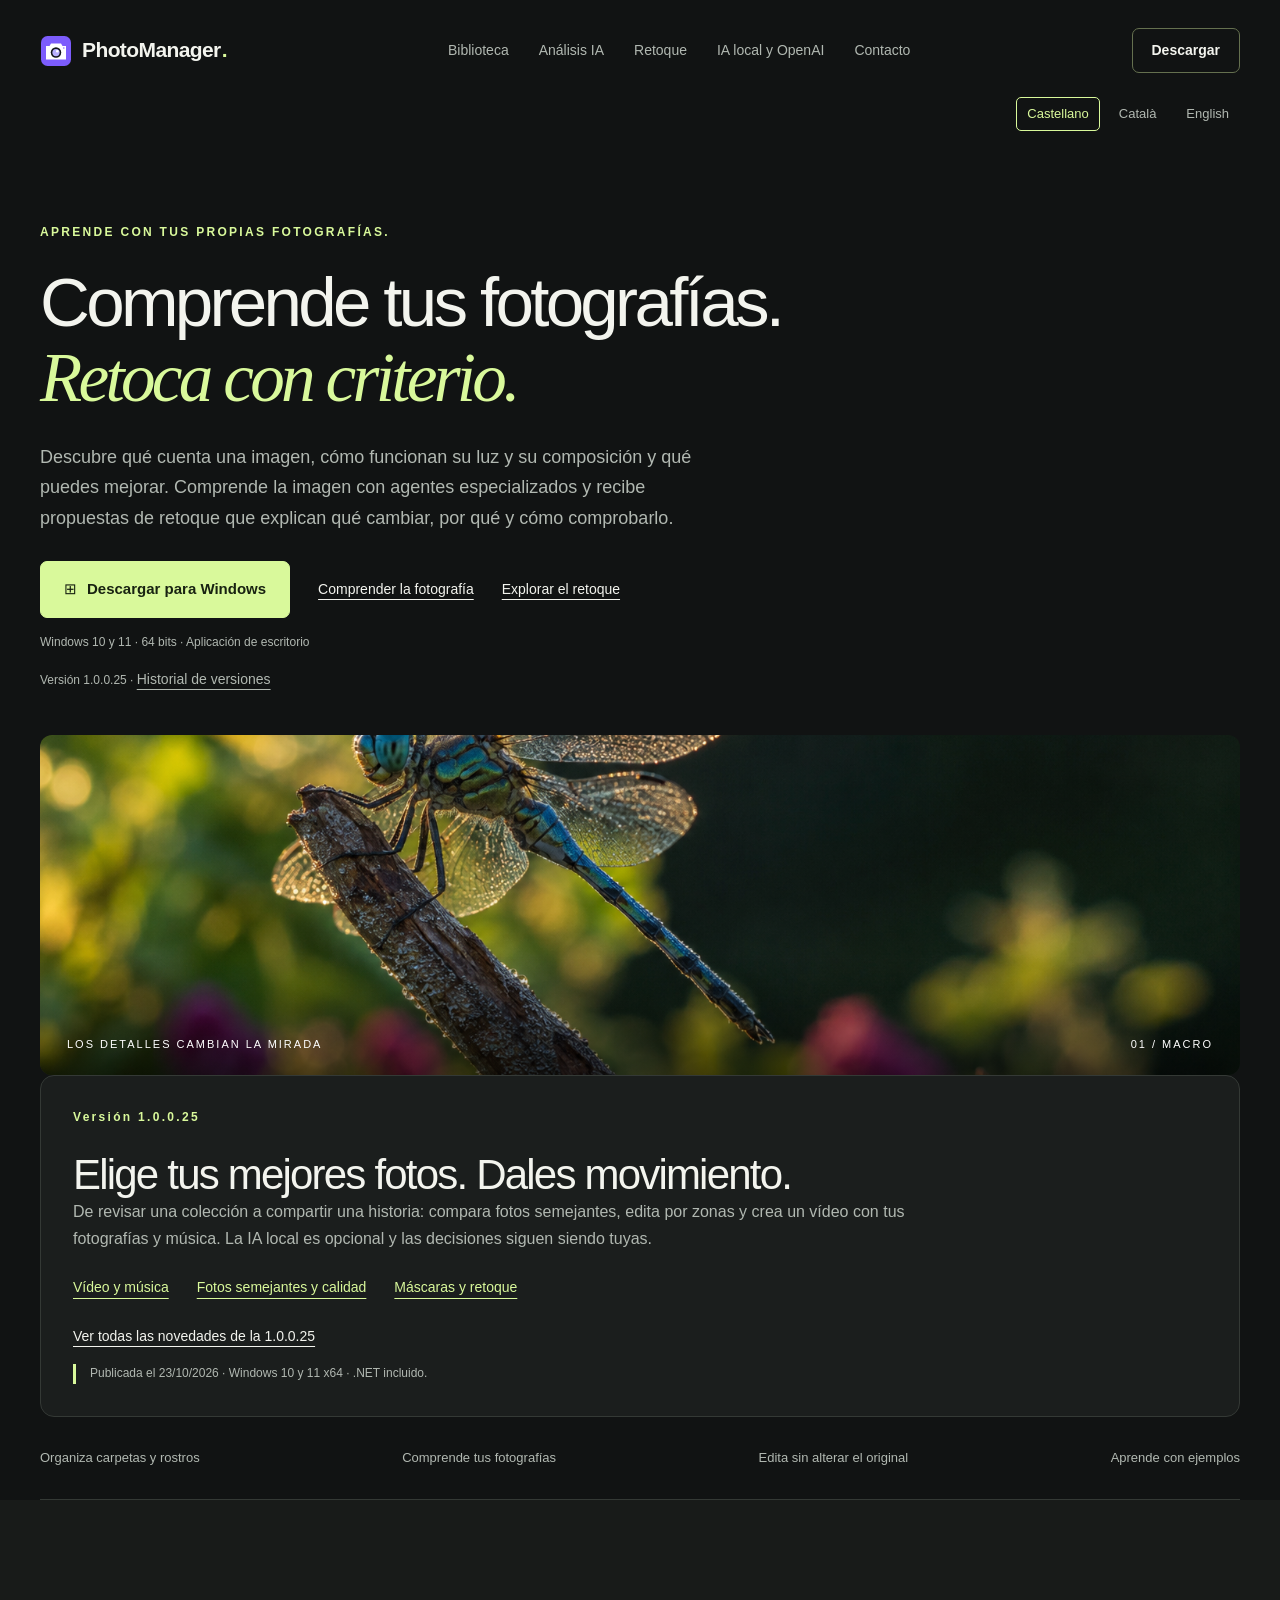
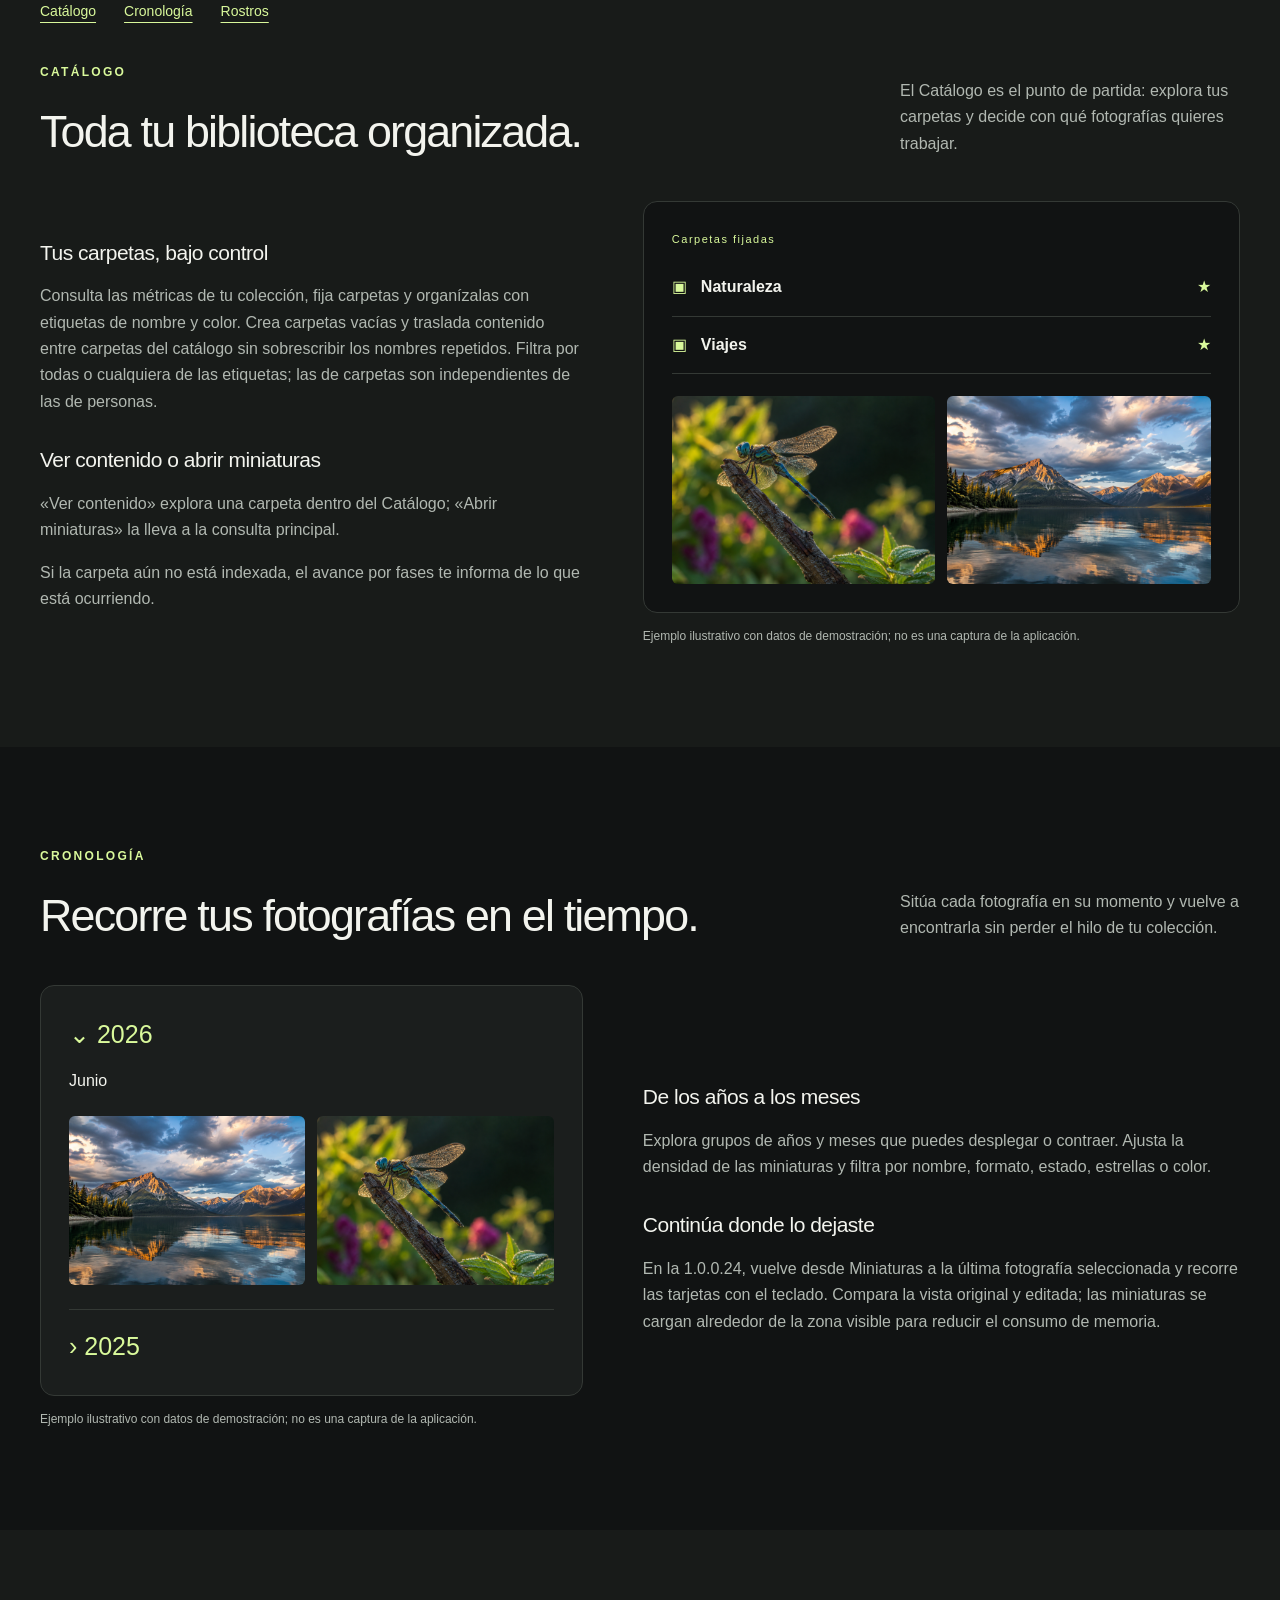
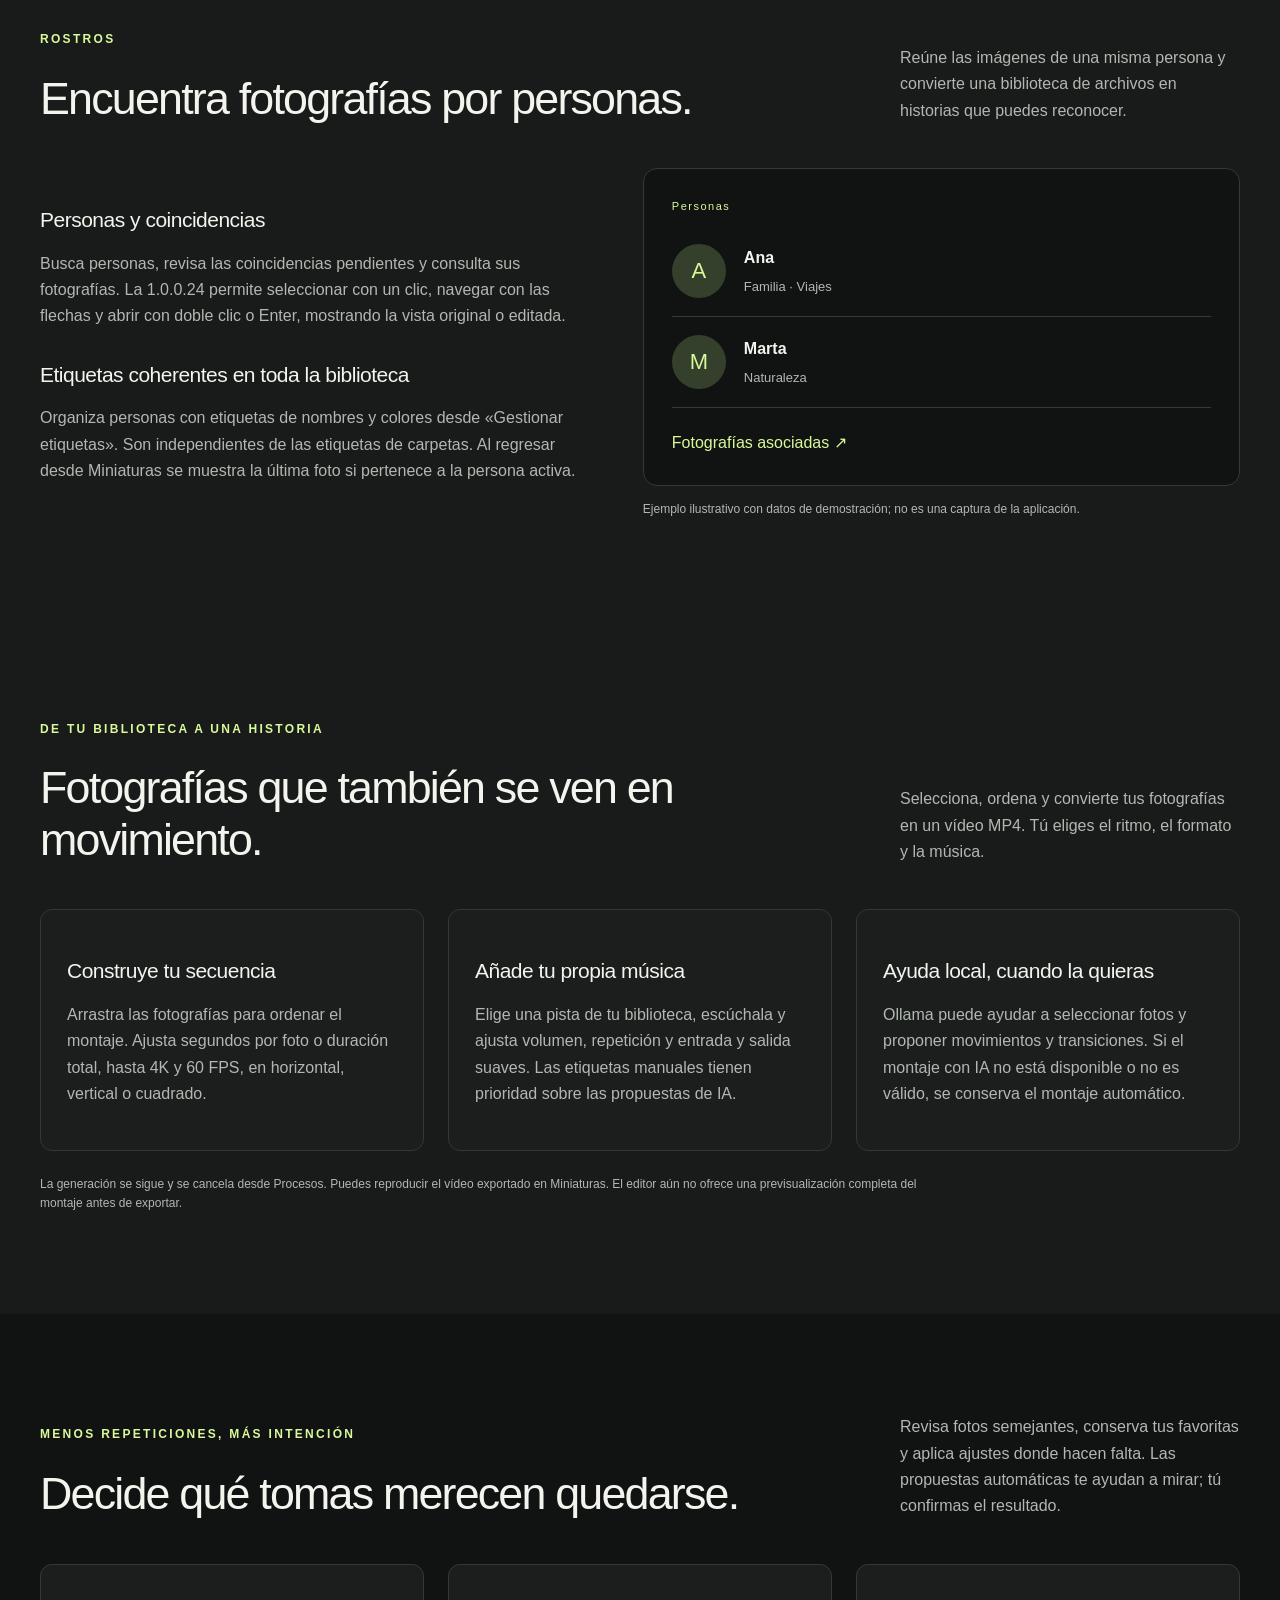
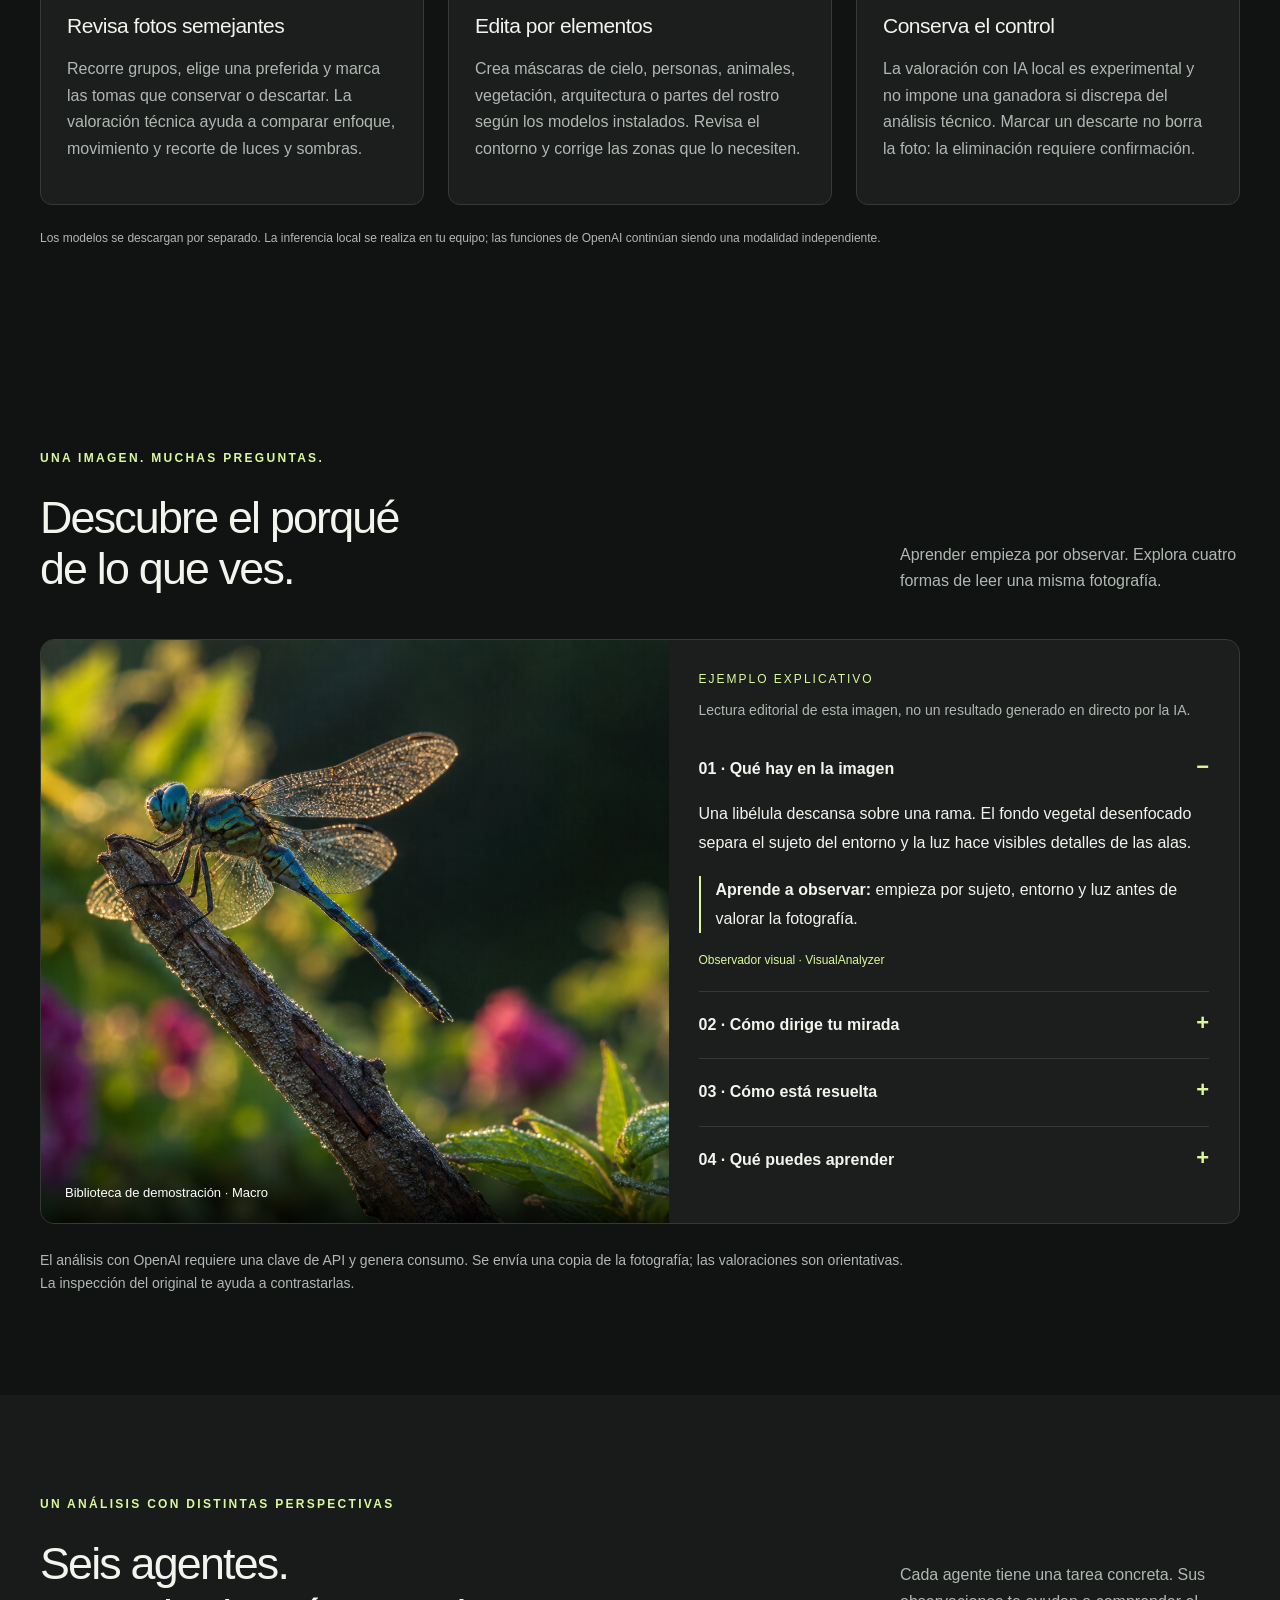
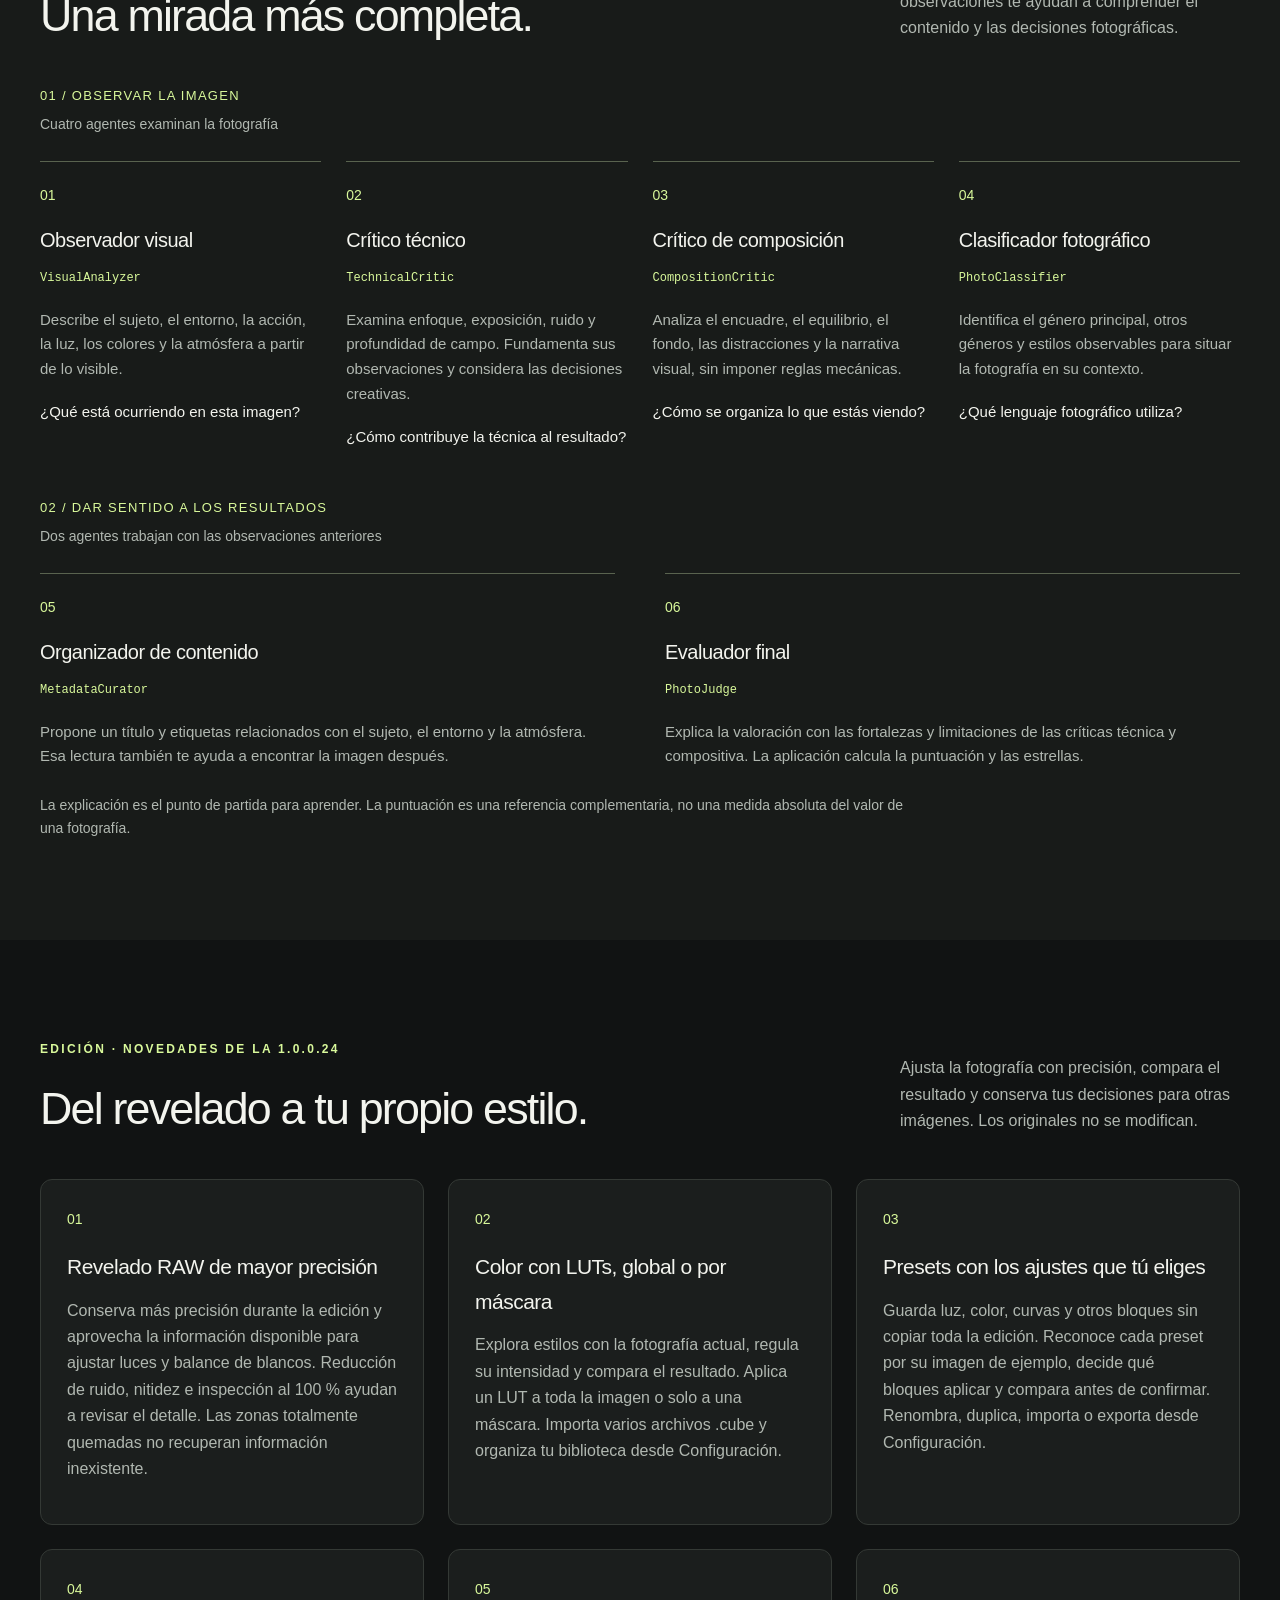
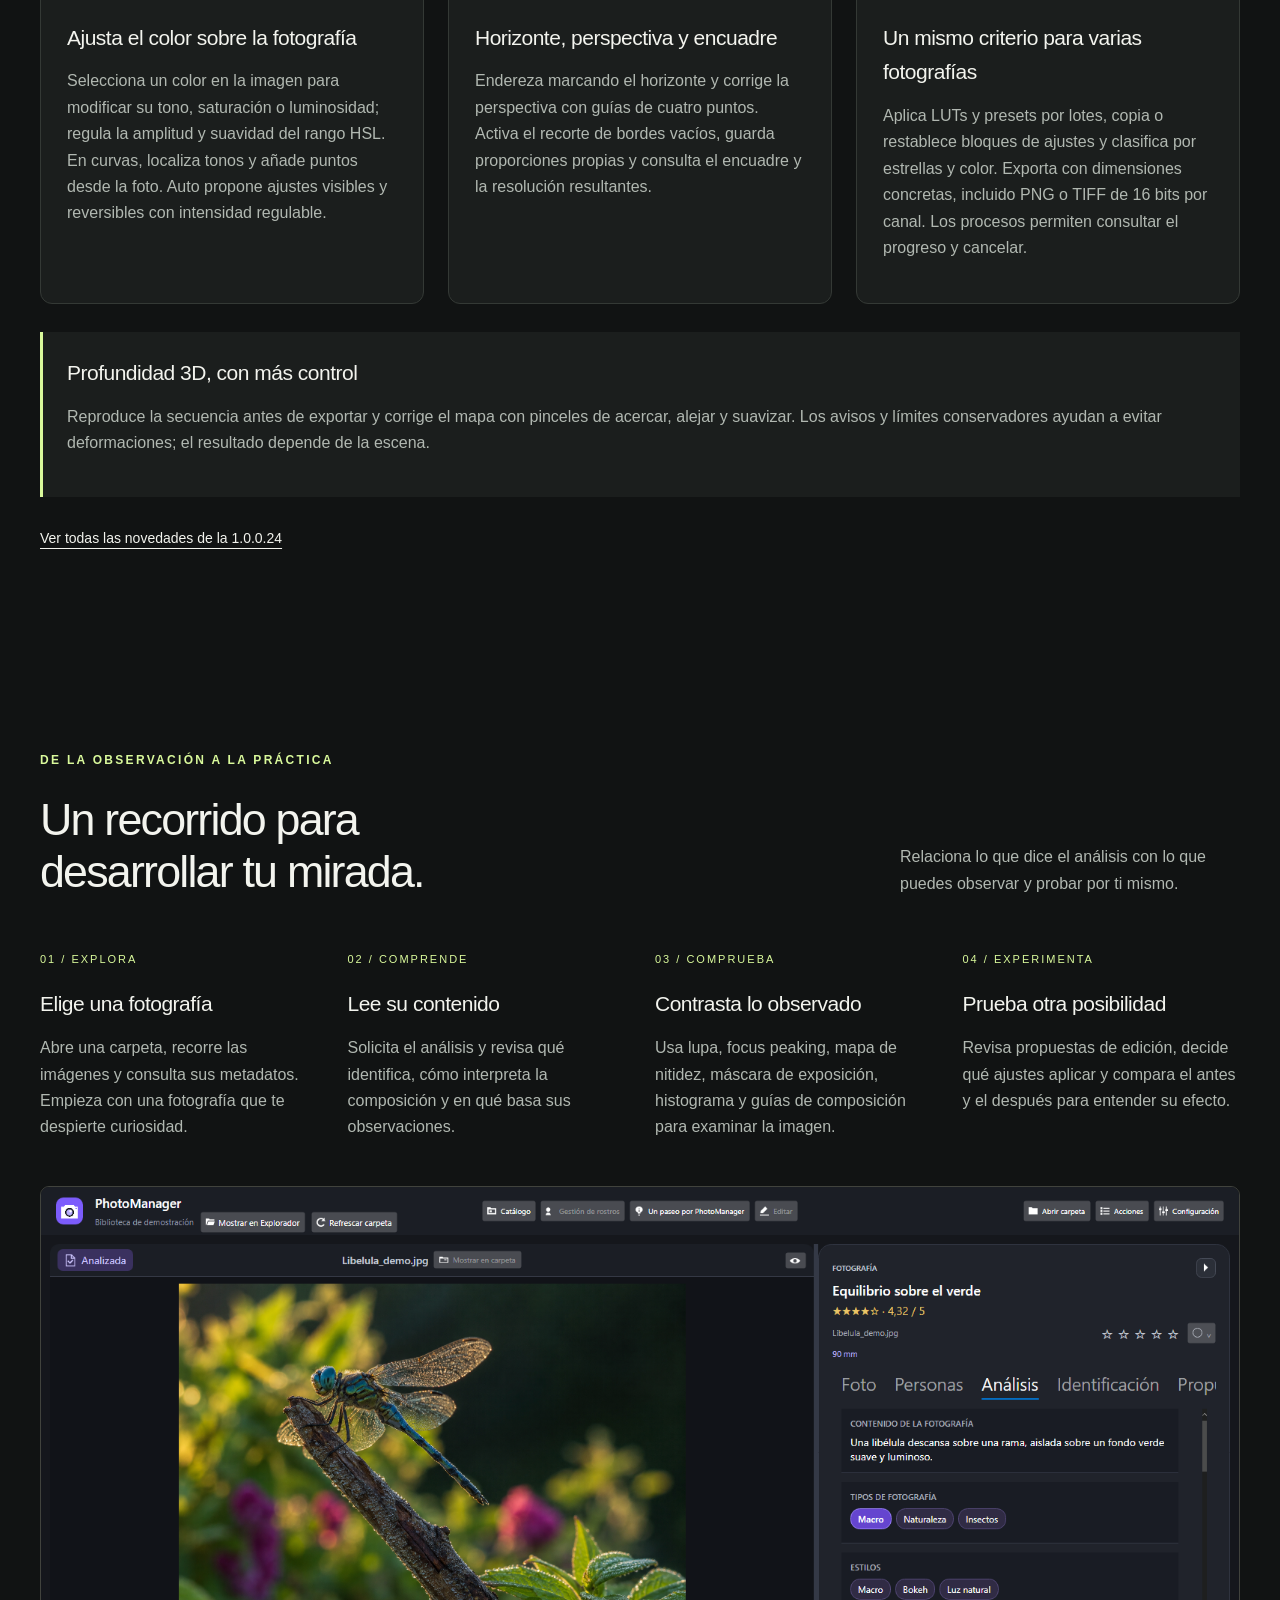
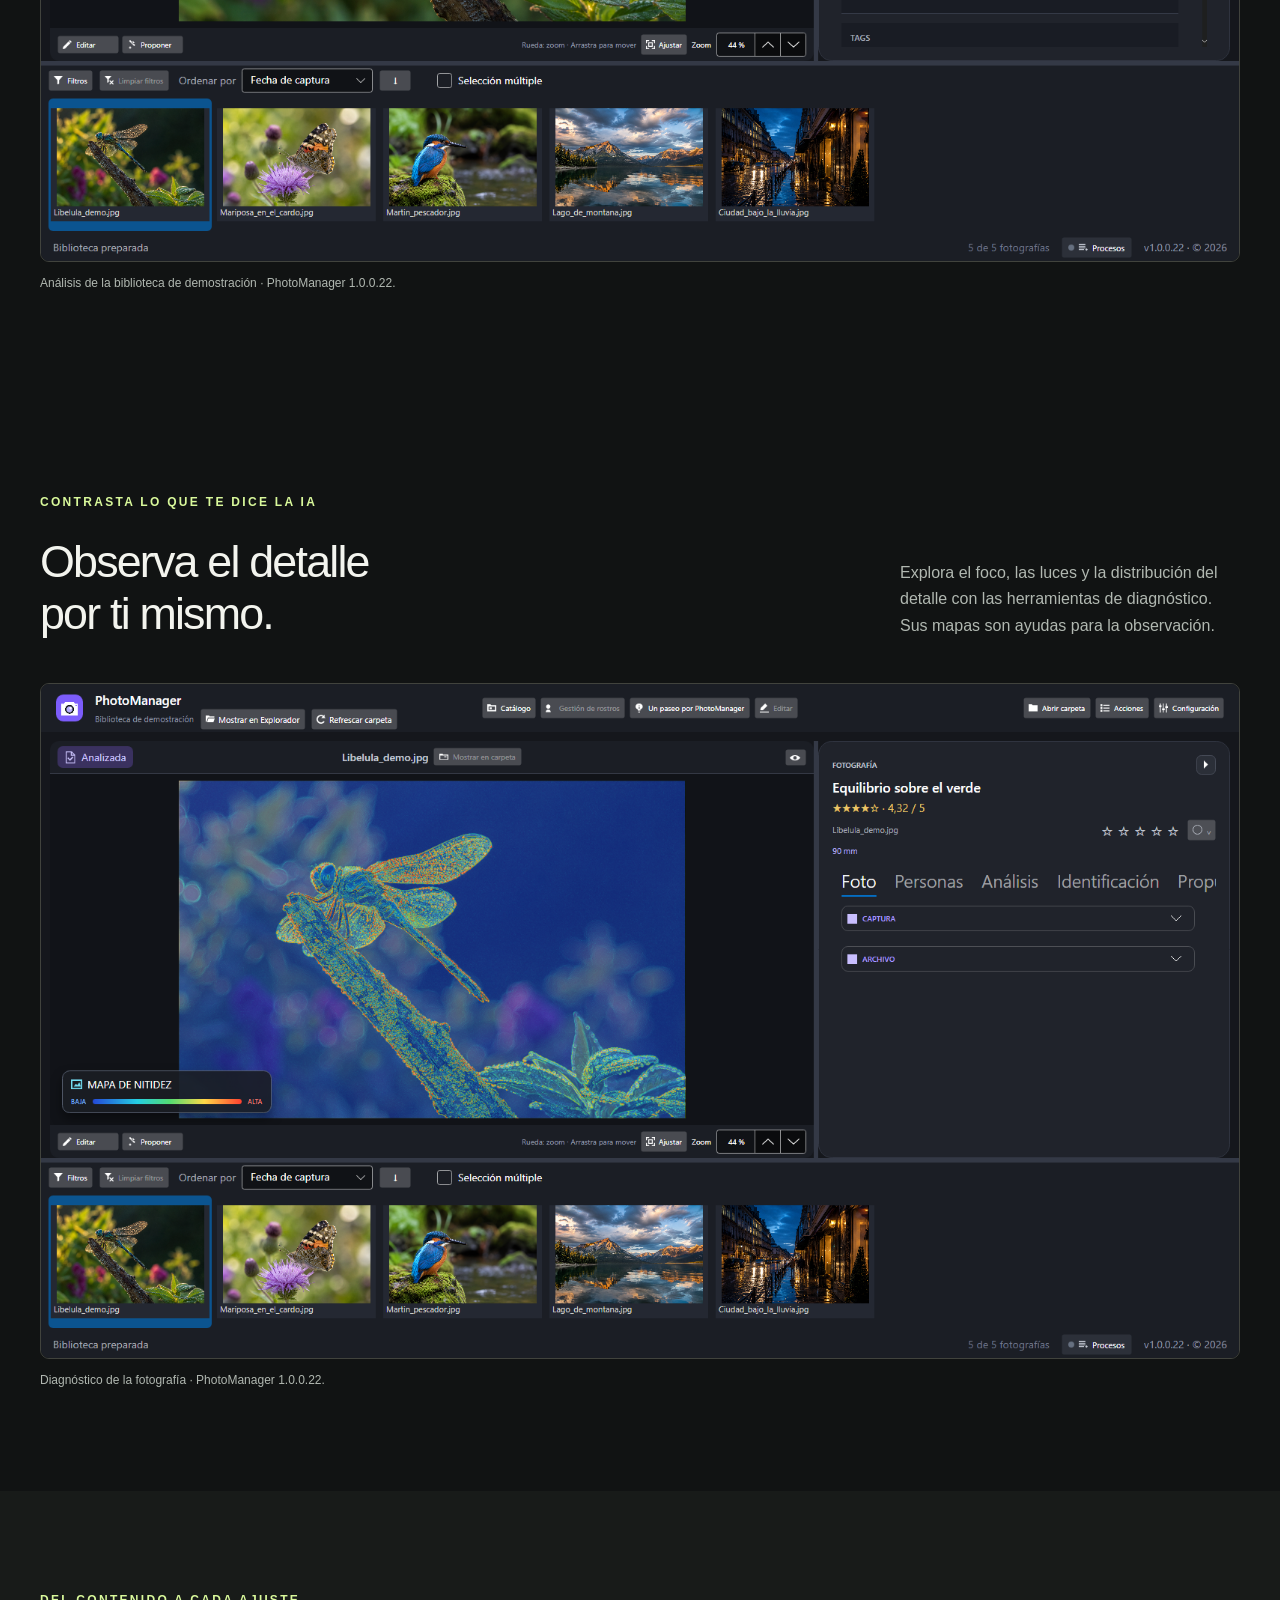
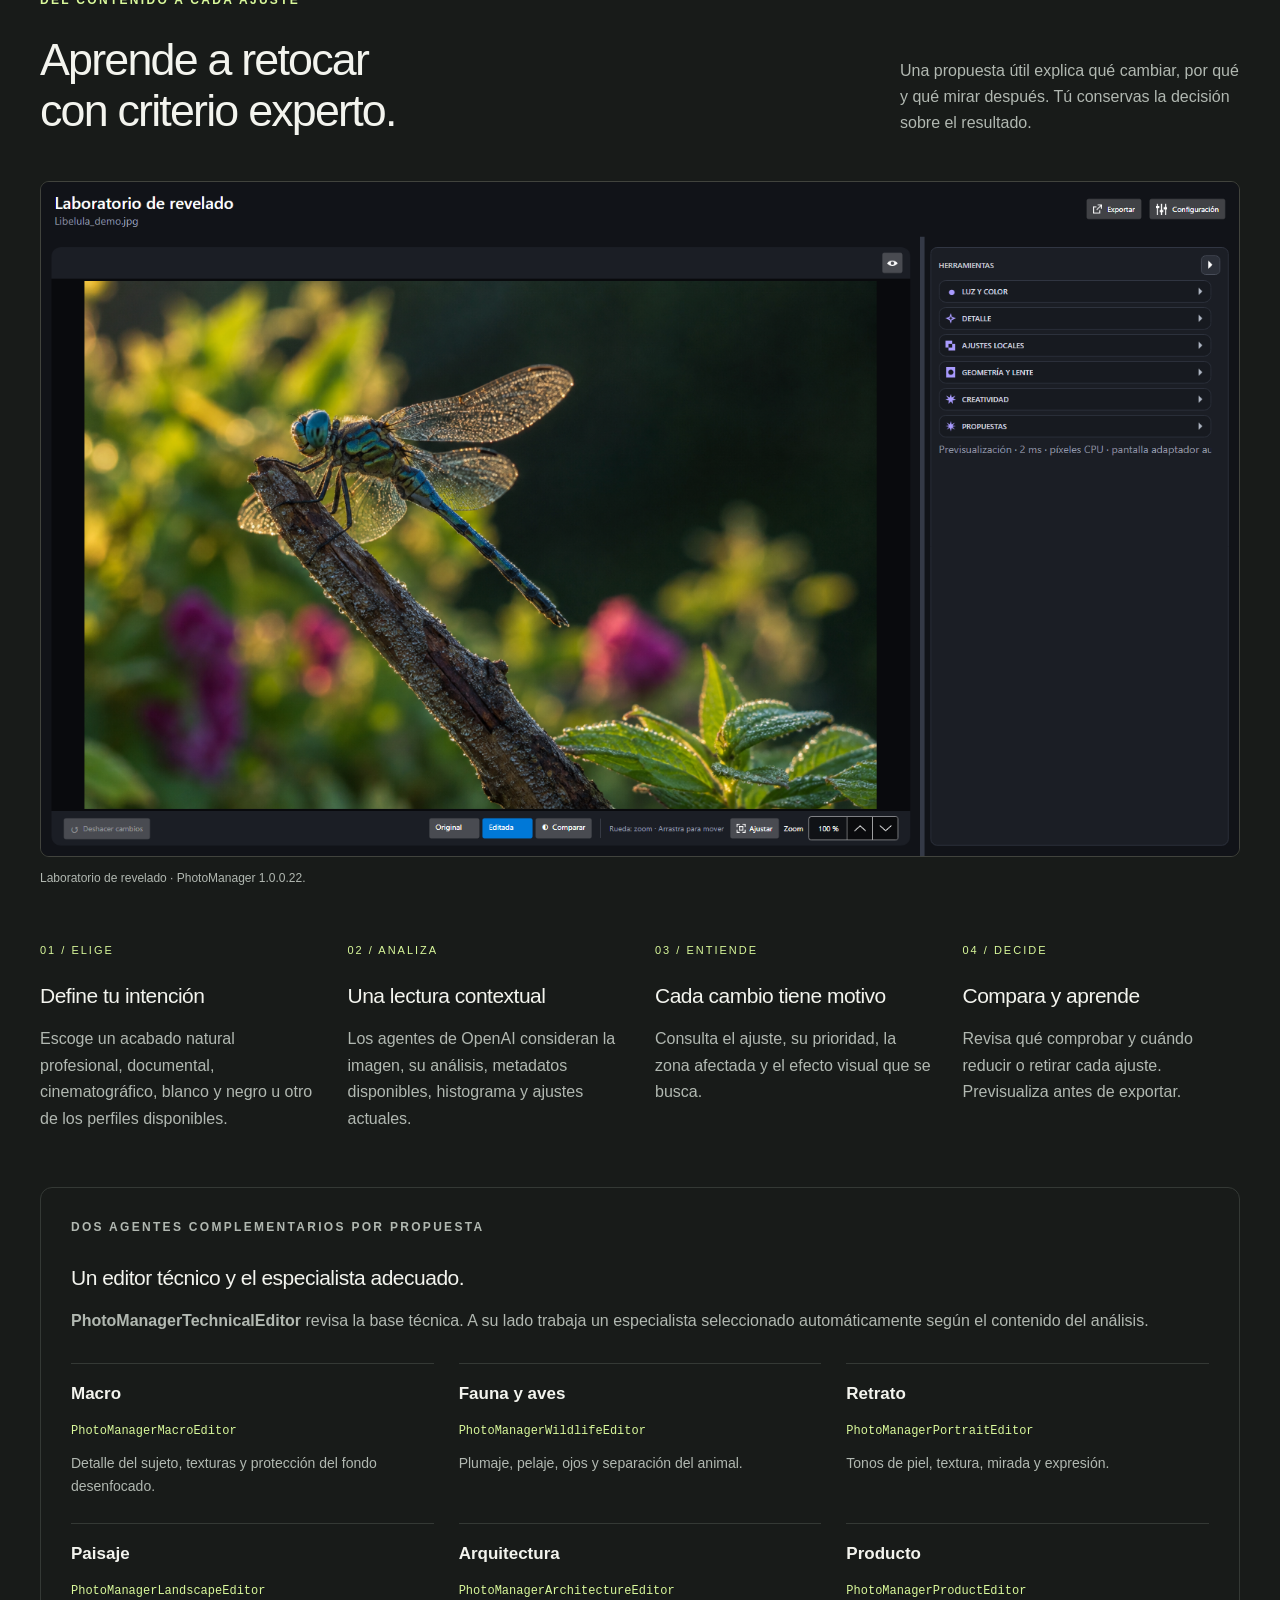
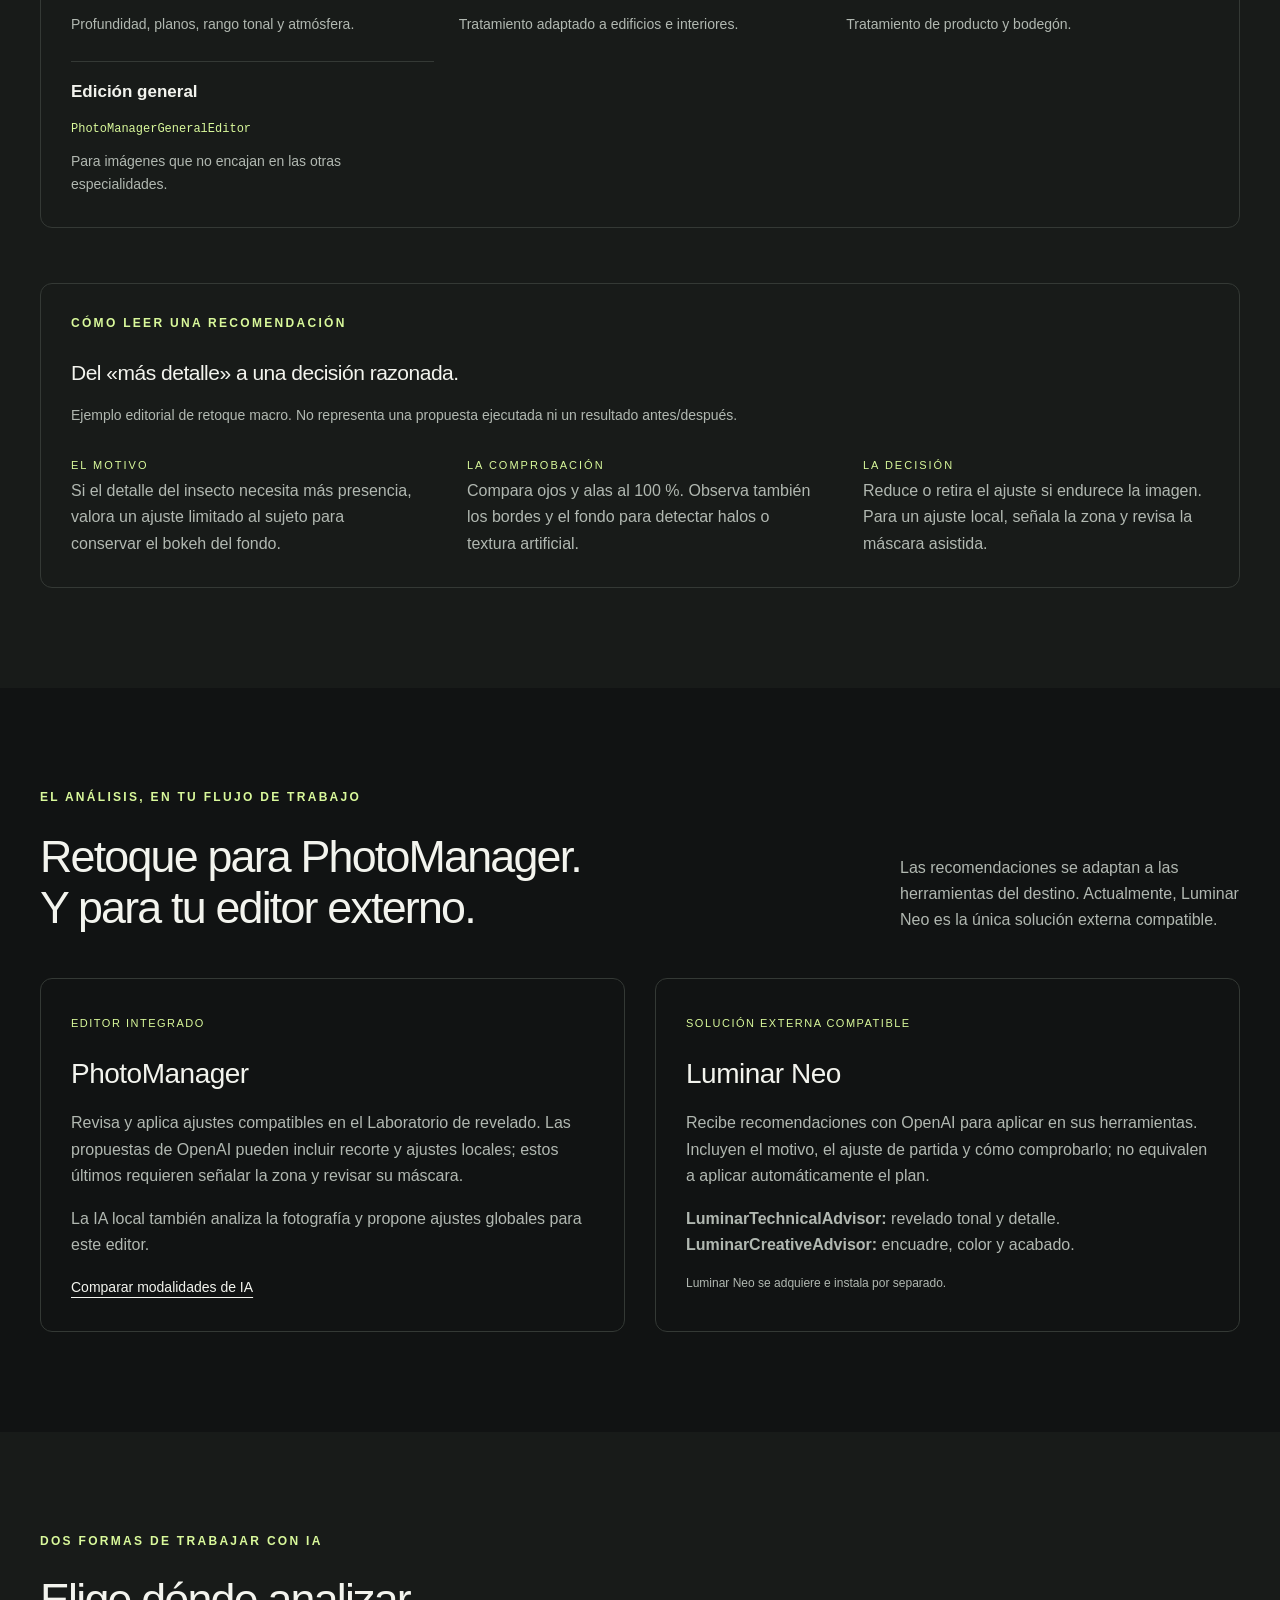
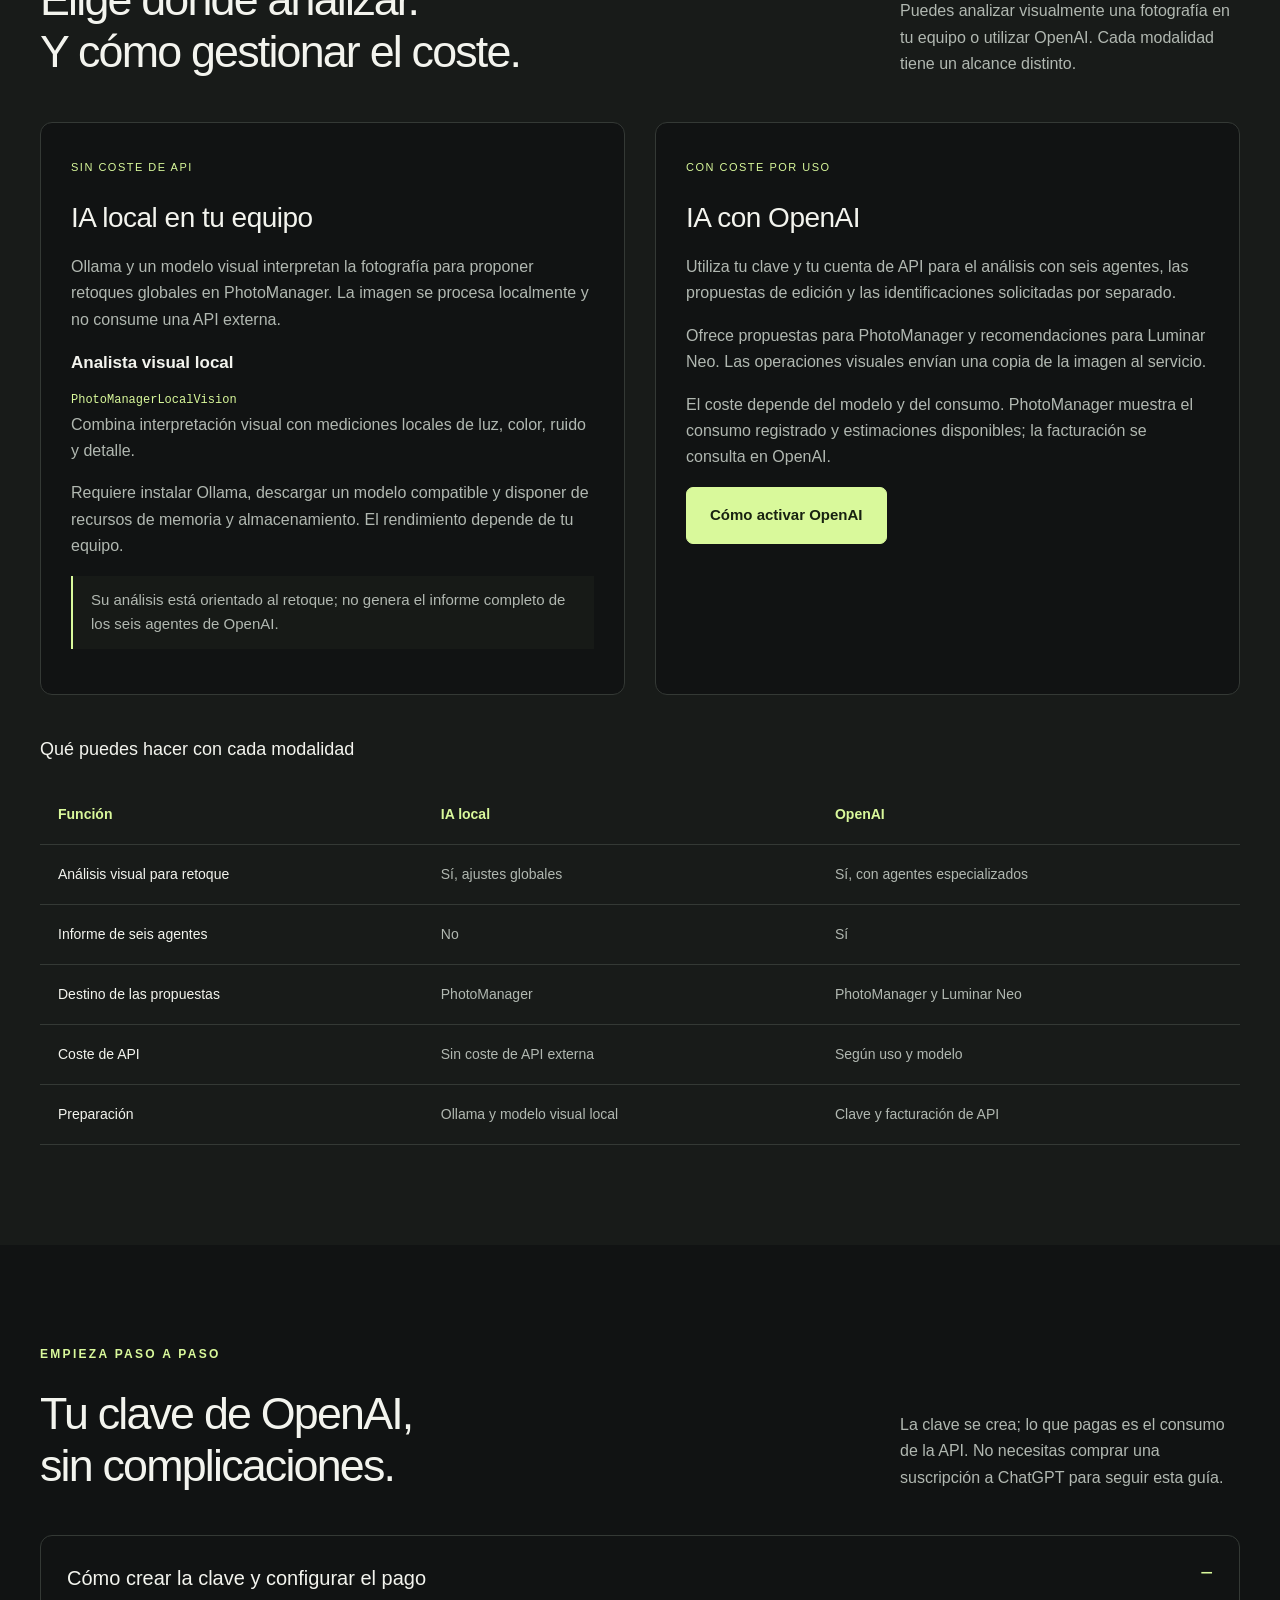
==== commit 4fd2fced: "Publica la web y las novedades de la versión 1.0.0.25" ====
--- a/docs/index.html
+++ b/docs/index.html
@@ -3,7 +3,7 @@
 <head>
   <meta charset="utf-8"><meta name="viewport" content="width=device-width, initial-scale=1">
   <title>PhotoManager — Comprende tus fotografías. Retoca con criterio.</title>
-  <meta name="description" content="Organiza, analiza y edita tu biblioteca con PhotoManager para Windows. Descubre las novedades de la 1.0.0.24: RAW de mayor precisión, LUTs y presets personalizables.">
+  <meta name="description" content="Organiza, compara y edita tus fotografías con PhotoManager para Windows. Crea vídeos con música, revisa tomas semejantes y utiliza máscaras automáticas con IA local opcional.">
   <meta name="theme-color" content="#111313">
   <link rel="icon" href="assets/favicon.svg" type="image/svg+xml">
   <link rel="stylesheet" href="styles.css">
@@ -12,7 +12,7 @@
   <link rel="alternate" hreflang="ca" href="https://gtrepat.github.io/PhotoManager.Downloads/ca/">
   <link rel="alternate" hreflang="en" href="https://gtrepat.github.io/PhotoManager.Downloads/en/">
   <link rel="alternate" hreflang="x-default" href="https://gtrepat.github.io/PhotoManager.Downloads/">
-  <script id="site-messages" type="application/json">{"language":"Idioma","interfaceNote":"Los nombres de los controles de la aplicación se muestran en castellano para que puedas encontrarlos.","unavailable":"No se ha podido consultar la versión publicada. Puedes descargar la 1.0.0.24 con el botón.","missing":"La versión consultada todavía no incluye instalador. Sigue disponible la descarga de la 1.0.0.24.","error":"No se ha podido comprobar la última versión. Sigue disponible la descarga de la 1.0.0.24.","download":"Descargar para Windows","latest":"Última versión estable disponible.","latestTitle":"Última versión","copied":"Correo copiado.","copyError":"No se pudo copiar. Selecciona la dirección y cópiala manualmente.","dateLocale":"es-ES","repository":"GTREPAT/PhotoManager.Downloads"}</script>
+  <script id="site-messages" type="application/json">{"language":"Idioma","interfaceNote":"Los nombres de los controles de la aplicación se muestran en castellano para que puedas encontrarlos.","unavailable":"La publicación de la versión 1.0.0.25 todavía no está disponible en GitHub.","missing":"La versión consultada todavía no incluye instalador. Sigue disponible la descarga de la 1.0.0.25.","error":"No se ha podido comprobar la última versión. Sigue disponible la descarga de la 1.0.0.25.","download":"Descargar para Windows","latest":"Última versión estable disponible.","latestTitle":"Última versión","copied":"Correo copiado.","copyError":"No se pudo copiar. Selecciona la dirección y cópiala manualmente.","dateLocale":"es-ES","versionLabel":"Versión","repository":"GTREPAT/PhotoManager.Downloads","version":"1.0.0.25"}</script>
   <script src="i18n.js" defer></script>
   <script src="app.js" defer></script><script src="contact.js" defer></script>
 </head>
@@ -30,27 +30,21 @@
     <h1>Comprende tus fotografías.<br><em>Retoca con criterio.</em></h1>
     <p class="intro">Descubre qué cuenta una imagen, cómo funcionan su luz y su composición y qué puedes mejorar. Comprende la imagen con agentes especializados y recibe propuestas de retoque que explican qué cambiar, por qué y cómo comprobarlo.</p>
     <div class="actions"><a class="button" href="#descarga"><span aria-hidden="true">⊞</span> Descargar para Windows</a><a class="text-link" href="#analisis">Comprender la fotografía</a><a class="text-link" href="#edicion">Explorar el retoque</a></div>
-    <p class="micro">Windows 10 y 11 · 64 bits · Aplicación de escritorio</p><p class="micro">Última versión: 1.0.0.24 · <a class="text-link" href="versiones.html">Historial de versiones</a></p></div>
+    <p class="micro">Windows 10 y 11 · 64 bits · Aplicación de escritorio</p><p class="micro">Versión 1.0.0.25 · <a class="text-link" href="versiones.html">Historial de versiones</a></p></div>
     <figure class="hero-photo"><img src="assets/dragonfly.png" alt="Libélula iluminada a contraluz, fotografía de la biblioteca de demostración de PhotoManager" width="1536" height="1024" fetchpriority="high"><figcaption><span>LOS DETALLES CAMBIAN LA MIRADA</span><span>01 / MACRO</span></figcaption></figure>
   </section>
 
-  <section id="novedades-1-0-0-24" class="wrap release-preview" aria-labelledby="release-preview-title">
-    <p class="eyebrow">NOVEDADES · 1.0.0.24</p>
-    <h2 id="release-preview-title">Más precisión al editar. Más control sobre tu biblioteca.</h2>
-    <p>Revelado RAW de mayor precisión, estilos de color con LUTs y presets personalizables. La 1.0.0.24 también incorpora etiquetas de carpetas y reduce el consumo de memoria al recorrer grandes colecciones.</p>
-    <nav class="library-nav" aria-label="EDICIÓN · NOVEDADES DE LA 1.0.0.24">
-      <a href="#revelado-raw">Revelado RAW de mayor precisión</a><a href="#luts">Color con LUTs, global o por máscara</a><a href="#presets">Presets con los ajustes que tú eliges</a>
-    </nav>
-    <a class="text-link" href="versiones.html#version-1-0-0-24">Ver todas las novedades de la 1.0.0.24</a>
-    <p class="micro release-status">La versión 1.0.0.24 ya está disponible. Publicada el 11/10/2026.</p>
-  </section>
+  <section id="novedades-1-0-0-25" class="wrap release-preview" aria-labelledby="release-preview-title">
+ <p class="eyebrow">Versión 1.0.0.25</p><h2 id="release-preview-title">Elige tus mejores fotos. Dales movimiento.</h2><p>De revisar una colección a compartir una historia: compara fotos semejantes, edita por zonas y crea un vídeo con tus fotografías y música. La IA local es opcional y las decisiones siguen siendo tuyas.</p>
+ <nav class="library-nav" aria-label="Explorar la biblioteca"><a href="#video-musica">Vídeo y música</a><a href="#seleccion-retoque">Fotos semejantes y calidad</a><a href="#edicion">Máscaras y retoque</a></nav>
+ <a class="text-link" href="versiones.html#version-1-0-0-25">Ver todas las novedades de la 1.0.0.25</a><p class="micro release-status">Publicada el 23/10/2026 · Windows 10 y 11 x64 · .NET incluido.</p></section>
   <div class="feature-strip wrap"><span>Organiza carpetas y rostros</span><span>Comprende tus fotografías</span><span>Edita sin alterar el original</span><span>Aprende con ejemplos</span></div>
 
   <section id="biblioteca" class="section workspace"><div class="wrap">
     <nav class="library-nav" aria-label="Explorar la biblioteca"><a href="#biblioteca">Catálogo</a><a href="#cronologia">Cronología</a><a href="#rostros">Rostros</a></nav>
     <div class="section-heading"><div><p class="eyebrow">CATÁLOGO</p><h2>Toda tu biblioteca organizada.</h2></div><p>El Catálogo es el punto de partida: explora tus carpetas y decide con qué fotografías quieres trabajar.</p></div>
     <div class="library-block">
-      <div class="library-copy"><h3>Tus carpetas, bajo control</h3><p>Consulta las métricas de tu colección, fija tus carpetas habituales y organízalas con etiquetas de nombre y color. En la 1.0.0.24 puedes filtrar por todas o cualquiera de las etiquetas, o encontrar carpetas sin etiquetar. Las etiquetas de carpetas son independientes de las de personas.</p><h3>Ver contenido o abrir miniaturas</h3><p>«Ver contenido» explora una carpeta dentro del Catálogo; «Abrir miniaturas» la lleva a la consulta principal.</p><p>Si la carpeta aún no está indexada, el avance por fases te informa de lo que está ocurriendo.</p></div>
+      <div class="library-copy"><h3>Tus carpetas, bajo control</h3><p>Consulta las métricas de tu colección, fija carpetas y organízalas con etiquetas de nombre y color. Crea carpetas vacías y traslada contenido entre carpetas del catálogo sin sobrescribir los nombres repetidos. Filtra por todas o cualquiera de las etiquetas; las de carpetas son independientes de las de personas.</p><h3>Ver contenido o abrir miniaturas</h3><p>«Ver contenido» explora una carpeta dentro del Catálogo; «Abrir miniaturas» la lleva a la consulta principal.</p><p>Si la carpeta aún no está indexada, el avance por fases te informa de lo que está ocurriendo.</p></div>
       <figure class="library-visual"><div class="library-demo"><p class="tag">Carpetas fijadas</p><div class="folder-demo"><span aria-hidden="true">▣</span><strong>Naturaleza</strong><span aria-hidden="true">★</span></div><div class="folder-demo"><span aria-hidden="true">▣</span><strong>Viajes</strong><span aria-hidden="true">★</span></div><div class="demo-photos"><img src="assets/dragonfly.png" alt="Libélula en una fotografía de demostración" width="1536" height="1024" loading="lazy"><img src="assets/landscape.png" alt="Lago y montañas en una fotografía de demostración" loading="lazy"></div></div><figcaption>Ejemplo ilustrativo con datos de demostración; no es una captura de la aplicación.</figcaption></figure>
     </div>
   </div></section>
@@ -68,6 +62,11 @@
       <figure class="library-visual"><div class="library-demo"><p class="tag">Personas</p><div class="person-demo"><span class="demo-avatar" aria-hidden="true">A</span><div><strong>Ana</strong><p>Familia · Viajes</p></div></div><div class="person-demo"><span class="demo-avatar" aria-hidden="true">M</span><div><strong>Marta</strong><p>Naturaleza</p></div></div><p class="demo-related">Fotografías asociadas <span aria-hidden="true">↗</span></p></div><figcaption>Ejemplo ilustrativo con datos de demostración; no es una captura de la aplicación.</figcaption></figure>
     </div>
   </div></section>
+<section id="video-musica" class="section workspace"><div class="wrap">
+ <div class="section-heading"><div><p class="eyebrow">DE TU BIBLIOTECA A UNA HISTORIA</p><h2>Fotografías que también se ven en movimiento.</h2></div><p>Selecciona, ordena y convierte tus fotografías en un vídeo MP4. Tú eliges el ritmo, el formato y la música.</p></div>
+ <div class="editing-grid"><article><h3>Construye tu secuencia</h3><p>Arrastra las fotografías para ordenar el montaje. Ajusta segundos por foto o duración total, hasta 4K y 60 FPS, en horizontal, vertical o cuadrado.</p></article><article><h3>Añade tu propia música</h3><p>Elige una pista de tu biblioteca, escúchala y ajusta volumen, repetición y entrada y salida suaves. Las etiquetas manuales tienen prioridad sobre las propuestas de IA.</p></article><article><h3>Ayuda local, cuando la quieras</h3><p>Ollama puede ayudar a seleccionar fotos y proponer movimientos y transiciones. Si el montaje con IA no está disponible o no es válido, se conserva el montaje automático.</p></article></div><p class="micro product-note">La generación se sigue y se cancela desde Procesos. Puedes reproducir el vídeo exportado en Miniaturas. El editor aún no ofrece una previsualización completa del montaje antes de exportar.</p></div></section>
+ <section id="seleccion-retoque" class="section wrap"><div class="section-heading"><div><p class="eyebrow">MENOS REPETICIONES, MÁS INTENCIÓN</p><h2>Decide qué tomas merecen quedarse.</h2></div><p>Revisa fotos semejantes, conserva tus favoritas y aplica ajustes donde hacen falta. Las propuestas automáticas te ayudan a mirar; tú confirmas el resultado.</p></div>
+ <div class="editing-grid"><article><h3>Revisa fotos semejantes</h3><p>Recorre grupos, elige una preferida y marca las tomas que conservar o descartar. La valoración técnica ayuda a comparar enfoque, movimiento y recorte de luces y sombras.</p></article><article><h3>Edita por elementos</h3><p>Crea máscaras de cielo, personas, animales, vegetación, arquitectura o partes del rostro según los modelos instalados. Revisa el contorno y corrige las zonas que lo necesiten.</p></article><article><h3>Conserva el control</h3><p>La valoración con IA local es experimental y no impone una ganadora si discrepa del análisis técnico. Marcar un descarte no borra la foto: la eliminación requiere confirmación.</p></article></div><p class="micro product-note">Los modelos se descargan por separado. La inferencia local se realiza en tu equipo; las funciones de OpenAI continúan siendo una modalidad independiente.</p></section>
   <section id="analisis" class="section wrap">
     <div class="section-heading"><div><p class="eyebrow">UNA IMAGEN. MUCHAS PREGUNTAS.</p><h2>Descubre el porqué<br>de lo que ves.</h2></div><p>Aprender empieza por observar. Explora cuatro formas de leer una misma fotografía.</p></div>
     <div class="analysis-demo"><figure class="analysis-photo"><img src="assets/dragonfly.png" alt="Libélula sobre una rama diagonal, con alas iluminadas y fondo desenfocado" width="1536" height="1024" loading="lazy"><figcaption>Biblioteca de demostración · Macro</figcaption></figure>
@@ -106,7 +105,7 @@
       <article><span class="number" aria-hidden="true">06</span><h3>Un mismo criterio para varias fotografías</h3><p>Aplica LUTs y presets por lotes, copia o restablece bloques de ajustes y clasifica por estrellas y color. Exporta con dimensiones concretas, incluido PNG o TIFF de 16 bits por canal. Los procesos permiten consultar el progreso y cancelar.</p></article>
     </div>
     <div class="depth-note"><h3>Profundidad 3D, con más control</h3><p>Reproduce la secuencia antes de exportar y corrige el mapa con pinceles de acercar, alejar y suavizar. Los avisos y límites conservadores ayudan a evitar deformaciones; el resultado depende de la escena.</p></div>
-    <a class="text-link" href="versiones.html#version-1-0-0-24">Ver todas las novedades de la 1.0.0.24</a>
+    <a class="text-link" href="versiones.html#version-1-0-0-25">Ver todas las novedades de la 1.0.0.24</a>
   </section>
   <section id="recorrido" class="section wrap">
     <div class="section-heading"><div><p class="eyebrow">DE LA OBSERVACIÓN A LA PRÁCTICA</p><h2>Un recorrido para<br>desarrollar tu mirada.</h2></div><p>Relaciona lo que dice el análisis con lo que puedes observar y probar por ti mismo.</p></div>
@@ -142,14 +141,14 @@
   <section id="funciones" class="section wrap"><div class="section-heading"><div><p class="eyebrow">TODO ALREDEDOR DE TU FOTOGRAFÍA</p><h2>Tu biblioteca, conectada<br>con lo que aprendes.</h2></div><p>Organiza, recupera y edita tus imágenes en el mismo espacio de trabajo.</p></div><div class="features"><article><span class="number">BIBLIOTECA</span><h3>Encuentra tus imágenes</h3><p>Las imágenes RAW se cargan progresivamente, desde la vista previa hasta el revelado completo, con precarga de fotografías adyacentes.</p></article><article><span class="number">EDICIÓN</span><h3>Conserva tus originales</h3><p>El editor guarda los ajustes en una receta PME y los conserva al cambiar de fotografía. Las miniaturas reflejan la edición y el selector Original / Editada permite comparar. Trabaja luz, color, curvas y máscaras y exporta en JPEG, PNG o TIFF.</p></article><article><span class="number">CREATIVIDAD</span><h3>Sigue experimentando</h3><p>Explora perfiles y propuestas de edición o utiliza arte generativo local con ComfyUI y sus modelos, que requieren preparación adicional.</p></article></div>
     <div class="steps library-support"><article><span>AYUDA CON EJEMPLOS</span><h3>Prueba sin alterar tus fotos</h3><p>Abre Ayuda en cada pantalla para iniciar su paseo. Fotografías, personas y recetas de demostración permiten aprender los controles conservando tu sesión.</p></article><article><span>PROCESOS Y CONFIGURACIÓN</span><h3>Todo a mano en el pie</h3><p>Consulta tareas en curso, recuperadas o bloqueadas desde Procesos. Los trabajos pendientes compatibles se retoman al reiniciar y los análisis continúan al cambiar de carpeta. Configuración está a su lado en el pie común.</p></article></div>
 </section>
-  <section id="descarga" class="download section"><div class="wrap download-inner"><div><p class="eyebrow">TU PRÓXIMA MIRADA EMPIEZA AQUÍ</p><h2>Dale otra vida<br>a tu biblioteca.</h2><p>PhotoManager para Windows 10 y 11 de 64 bits.<br>El instalador incluye el entorno .NET necesario.</p></div><div class="download-card"><span class="tag">DESCARGA PARA WINDOWS</span><h3 id="release-title">PhotoManager 1.0.0.24</h3><p id="release-status" role="status" aria-live="polite">PhotoManager 1.0.0.24 disponible para descargar.</p><a class="button" id="download-link" aria-describedby="unsigned-notice" href="https://github.com/GTREPAT/PhotoManager.Downloads/releases/download/v1.0.0.24/PhotoManager-Setup-1.0.0.24.exe">Descargar para Windows</a><p id="release-meta" class="micro">Instalador para Windows · EXE</p><p id="unsigned-notice" class="unsigned-notice">La versión 1.0.0.24 no tiene firma digital. El navegador o Windows pueden mostrar advertencias al descargarla o abrirla.</p><a class="text-link installation-link" href="#instalacion">Cómo descargar e instalar</a><a class="text-link" href="versiones.html#version-1-0-0-24">Historial de versiones · Novedades de la 1.0.0.24</a><a class="text-link" href="https://github.com/GTREPAT/PhotoManager.Downloads/releases">Instaladores en GitHub</a><noscript><p>El botón descarga directamente PhotoManager 1.0.0.24; no necesita JavaScript.</p></noscript></div></div></section>
+  <section id="descarga" class="download section"><div class="wrap download-inner"><div><p class="eyebrow">TU PRÓXIMA MIRADA EMPIEZA AQUÍ</p><h2>Dale otra vida<br>a tu biblioteca.</h2><p>PhotoManager para Windows 10 y 11 de 64 bits.<br>El instalador incluye el entorno .NET necesario.</p></div><div class="download-card"><span class="tag">DESCARGA PARA WINDOWS</span><h3 id="release-title">Versión 1.0.0.25</h3><p id="release-status" role="status" aria-live="polite">PhotoManager 1.0.0.25 disponible para descargar.</p><a class="button" id="download-link" aria-describedby="unsigned-notice" href="https://github.com/GTREPAT/PhotoManager.Downloads/releases/download/v1.0.0.25/PhotoManager-Setup-1.0.0.25.exe">Descargar para Windows</a><p id="release-meta" class="micro">Instalador para Windows · EXE</p><p id="unsigned-notice" class="unsigned-notice">La versión 1.0.0.25 no tiene firma digital. El navegador o Windows pueden mostrar advertencias al descargarla o abrirla.</p><a class="text-link installation-link" href="#instalacion">Cómo descargar e instalar</a><a class="text-link" href="versiones.html#version-1-0-0-25">Historial de versiones · Novedades de la 1.0.0.25</a><a class="text-link" href="https://github.com/GTREPAT/PhotoManager.Downloads/releases">Instaladores en GitHub</a><noscript><p>El botón descarga directamente PhotoManager 1.0.0.25; no necesita JavaScript.</p></noscript></div></div></section>
   <section id="instalacion" class="section wrap installation-guide" aria-labelledby="installation-title">
-    <div class="section-heading"><div><p class="eyebrow">INSTALACIÓN EN WINDOWS</p><h2 id="installation-title">De la descarga al primer inicio.</h2></div><p>Guía para la versión 1.0.0.24. Comprueba siempre el origen del instalador antes de continuar.</p></div>
+    <div class="section-heading"><div><p class="eyebrow">INSTALACIÓN EN WINDOWS</p><h2 id="installation-title">De la descarga al primer inicio.</h2></div><p>Guía para la versión 1.0.0.25. Comprueba siempre el origen del instalador antes de continuar.</p></div>
     <div class="installation-safety"><h3>Cuándo detenerte</h3><p>La falta de firma no demuestra que un archivo sea seguro. Si el antivirus detecta malware, el origen no coincide o el aviso es diferente, cancela y consulta antes de continuar. No desactives el antivirus, SmartScreen ni Smart App Control. Si no existe la opción de continuar, puede haber un bloqueo de Smart App Control o una política del equipo: contacta con el administrador o con nosotros.</p><a class="text-link" href="#contacto">Pedir ayuda con la instalación</a></div>
     <ol class="setup-steps installation-steps">
-      <li><h3>Descarga desde el sitio oficial</h3><p>Usa el botón de descarga de esta página o abre la release oficial en GitHub. En «Assets», elige el instalador EXE, no los archivos «Source code».</p><a class="text-link" href="https://github.com/GTREPAT/PhotoManager.Downloads/releases/tag/v1.0.0.24">Abrir la release 1.0.0.24 en GitHub</a></li>
+      <li><h3>Descarga desde el sitio oficial</h3><p>Usa el botón de descarga de esta página o abre la release oficial en GitHub. En «Assets», elige el instalador EXE, no los archivos «Source code».</p><a class="text-link" href="https://github.com/GTREPAT/PhotoManager.Downloads/releases/tag/v1.0.0.25">Abrir la release 1.0.0.25 en GitHub</a></li>
       <li><h3>Revisa los avisos del navegador</h3><p>Si el navegador indica que el archivo no se descarga habitualmente, comprueba que procede de GTREPAT/PhotoManager.Downloads en github.com. Solo si confías en ese origen, utiliza «Conservar» si está disponible. Las opciones varían según el navegador. Si detecta una amenaza, no conserves ni ejecutes el archivo.</p></li>
-      <li><h3>Localiza y abre el instalador</h3><p>Cuando termine la descarga, abre la carpeta Descargas, o la ubicación que hayas elegido, y localiza este archivo. Comprueba el origen y analízalo con tu antivirus antes de abrirlo con doble clic.</p><code class="installer-filename">PhotoManager-Setup-1.0.0.24.exe</code></li>
+      <li><h3>Localiza y abre el instalador</h3><p>Cuando termine la descarga, abre la carpeta Descargas, o la ubicación que hayas elegido, y localiza este archivo. Comprueba el origen y analízalo con tu antivirus antes de abrirlo con doble clic.</p><code class="installer-filename">PhotoManager-Setup-1.0.0.25.exe</code></li>
       <li><h3>Si aparece Microsoft Defender SmartScreen</h3><p>Si el aviso dice «Windows protegió su PC» y se refiere a una aplicación no reconocida, selecciona «Más información». Solo tras verificar el origen y decidir que confías en el instalador, selecciona «Ejecutar de todas formas», si está disponible. Puede aparecer «Editor desconocido» porque esta versión no está firmada.</p>
         <figure class="installation-visual"><div class="installation-flow"><span>Aplicación no reconocida</span><span aria-hidden="true">→</span><span>Más información</span><span aria-hidden="true">→</span><span>Ejecutar de todas formas</span></div><p>Solo si verificas el origen y confías en el instalador.</p><figcaption>Esquema orientativo, no captura de Windows. El texto y las opciones dependen del idioma y la configuración del equipo.</figcaption></figure>
       </li>
@@ -162,7 +161,7 @@
     <details><summary>¿Cómo activo el análisis?</summary><p>Configura tu clave en Configuración &gt; API y solicita el análisis desde las acciones de la fotografía. Utiliza tu cuenta de OpenAI y genera consumo de API; puedes consultar el consumo registrado en la aplicación. <a href="#guia-openai">Ver la guía de clave y facturación</a>.</p></details>
     <details><summary>¿Qué formatos puedo abrir?</summary><p>JPEG, PNG, WebP, TIFF y BMP, además de formatos RAW como DNG, CR2/CR3, NEF, ARW, RAF, ORF, RW2 y PEF. La compatibilidad RAW depende de la cámara y de la compresión. HEIC/HEIF no tiene soporte fiable actualmente.</p></details>
     <details><summary>¿Necesito IA para usar PhotoManager?</summary><p>No. Puedes explorar fotografías, organizar carpetas, consultar metadatos, asignar estrellas y colores y editar sin una clave de OpenAI. También puedes recorrer la galería del Catálogo y sus paseos demo. Los filtros basados en géneros y etiquetas del análisis requieren resultados guardados.</p></details>
-    <details><summary>¿Qué incorpora la versión 1.0.0.24?</summary><p>Revelado RAW de mayor precisión, LUTs, presets por bloques, etiquetas de carpetas y nuevas herramientas de color, recorte y perspectiva. También reduce el consumo de memoria en colecciones grandes. Consulta el detalle en <a href="versiones.html#version-1-0-0-24">las novedades de la 1.0.0.24</a>.</p></details>
+    <details><summary>¿Qué incorpora la versión 1.0.0.25?</summary><p>Creación de vídeos con música, revisión de fotos semejantes, máscaras automáticas y mejoras del revelado RAW. También amplía la gestión de carpetas y la recuperación de trabajos multimedia. Consulta el detalle en <a href="versiones.html#version-1-0-0-25">las novedades de la 1.0.0.24</a>.</p></details>
     <details><summary>¿Indexar una carpeta es lo mismo que analizarla con IA?</summary><p>No. Indexar incorpora las fotografías y sus datos al catálogo local. «Ver contenido» puede hacerlo automáticamente si la carpeta todavía no está indexada y muestra el avance de cada fase. El análisis con OpenAI se solicita por separado.</p></details>
     <details><summary>¿Quitar una carpeta del catálogo borra mis fotografías?</summary><p>No. «Quitar del catálogo» pide confirmación y elimina el registro y sus índices, conservando las fotos y los archivos PME. «Renombrar», en cambio, cambia el nombre de la carpeta física y actualiza sus rutas.</p></details>
     <details><summary>¿Dónde están Ayuda, Procesos y Configuración?</summary><p>Ayuda está en las cabeceras de Miniaturas, Catálogo, Ver contenido, Rostros y Editor. Los paseos usan ejemplos y permiten salir con Escape. Procesos y Configuración están en el pie común; allí puedes revisar actividad, errores y tareas recuperadas.</p></details>
--- a/docs/styles.css
+++ b/docs/styles.css
@@ -17,3 +17,6 @@
 
 .library-support{grid-template-columns:repeat(2,1fr)}@media(max-width:600px){.library-support{grid-template-columns:1fr}}
 .unsigned-notice{border-left:3px solid #e6c879;padding:10px 14px;background:#e6c8790a;font-size:14px;margin:20px 0 0}.download-card .installation-link{color:var(--accent);font-weight:650}.installation-safety{border:1px solid #756640;border-radius:12px;padding:26px;background:#e6c87908}.installation-safety h3{color:#e6c879}.installation-safety p{color:var(--muted);max-width:960px}.installation-steps{max-width:1000px;margin-block:30px}.installation-steps>li{padding-bottom:22px}.installation-steps .text-link{display:inline-block;margin-top:12px;color:var(--accent)}.installer-filename{display:block;margin-top:14px;overflow-wrap:anywhere;color:var(--accent);font-size:14px}.installation-visual{margin:24px 0 0;padding:24px;border:1px solid var(--line);border-radius:12px;background:var(--surface)}.installation-flow{display:flex;align-items:center;flex-wrap:wrap;gap:12px;font-size:14px}.installation-flow>span:not([aria-hidden]){border:1px solid var(--line);border-radius:6px;padding:10px 14px}.installation-flow>span[aria-hidden]{color:var(--accent)}.installation-visual>p{color:var(--accent);font-size:14px}.installation-visual figcaption,.installation-sources{font-size:12px;color:var(--muted)}.installation-sources a{font-size:12px}.installation-guide .setup-steps{padding-left:28px}@media(max-width:600px){.installation-safety,.installation-visual{padding:20px}.installation-flow{align-items:flex-start;flex-direction:column}.installation-flow>span[aria-hidden]{transform:rotate(90deg);margin-left:14px}.installation-guide .setup-steps{padding-left:20px}}
+
+
+.product-note{max-width:900px;margin-top:24px;color:var(--muted)}.release-hash{overflow-wrap:anywhere;word-break:break-word}.release-downloads{margin-block:24px}.release-preview .library-nav{margin-bottom:24px}
